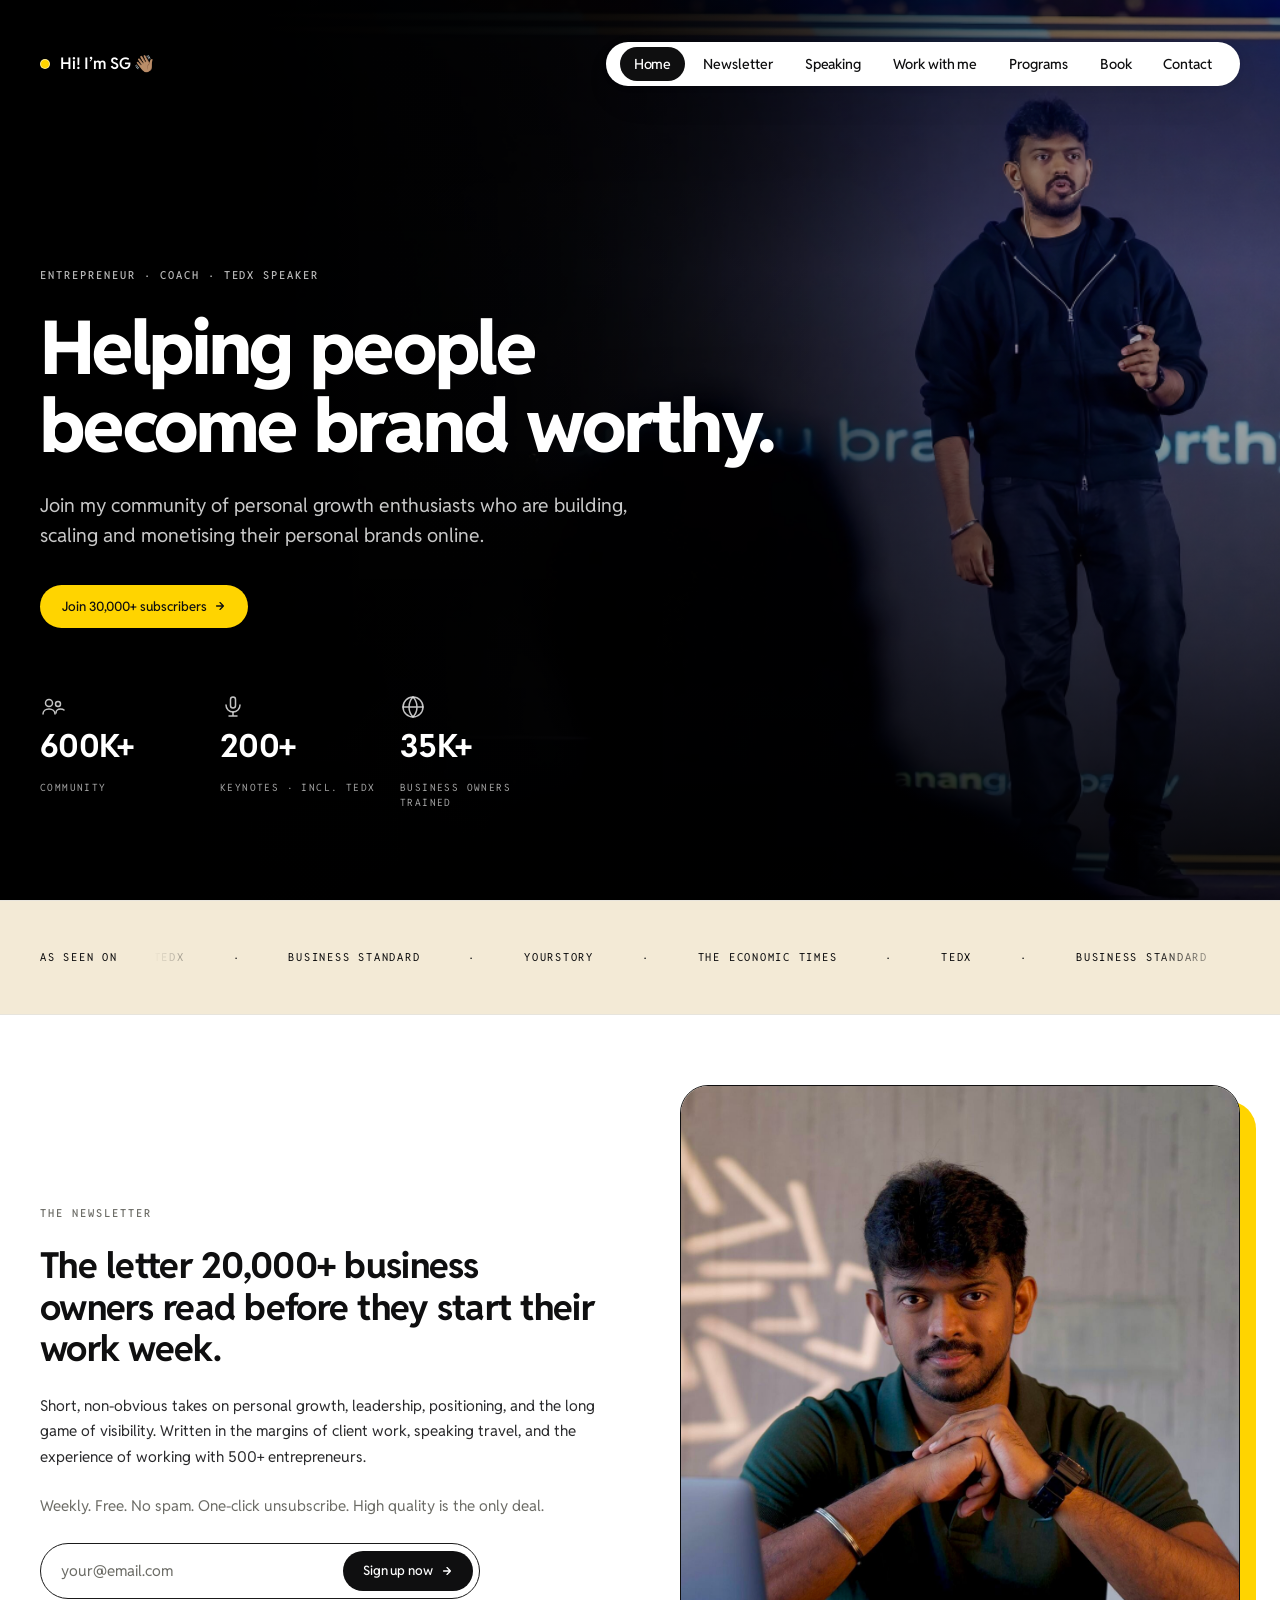
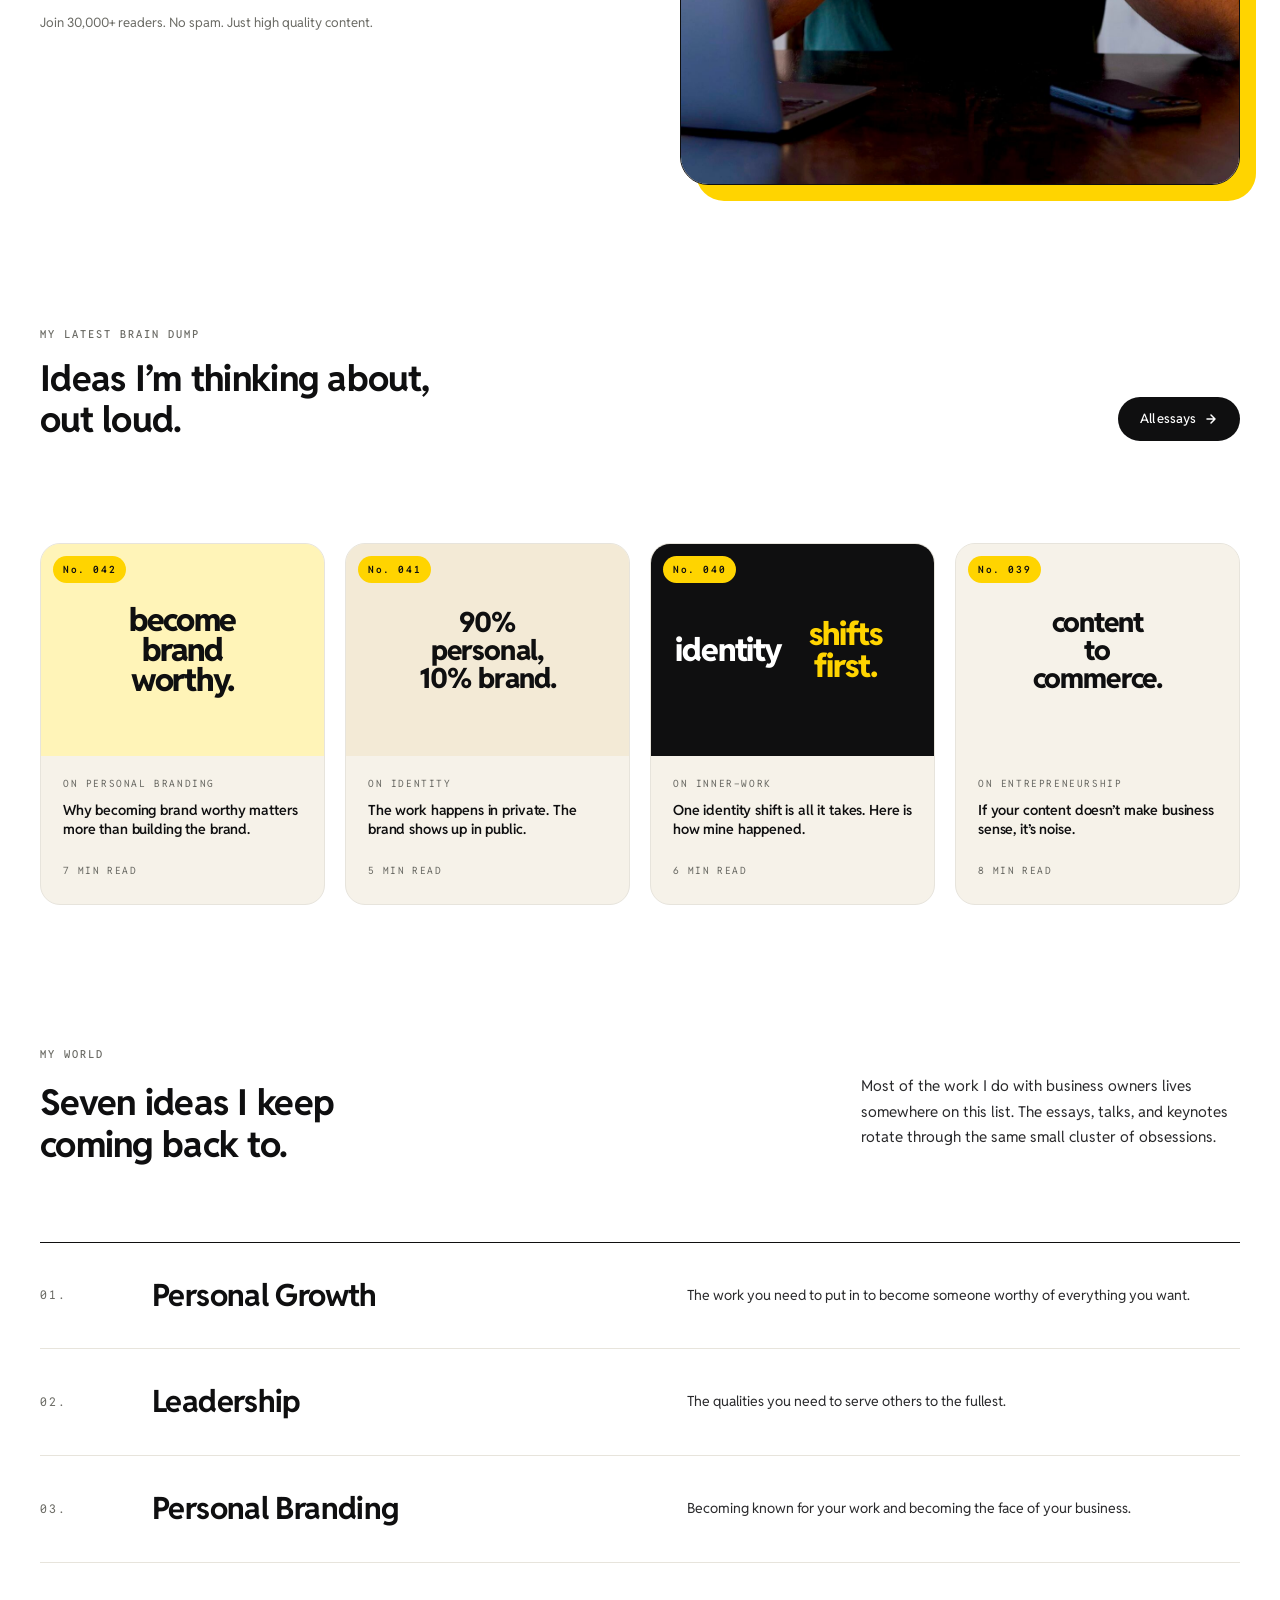
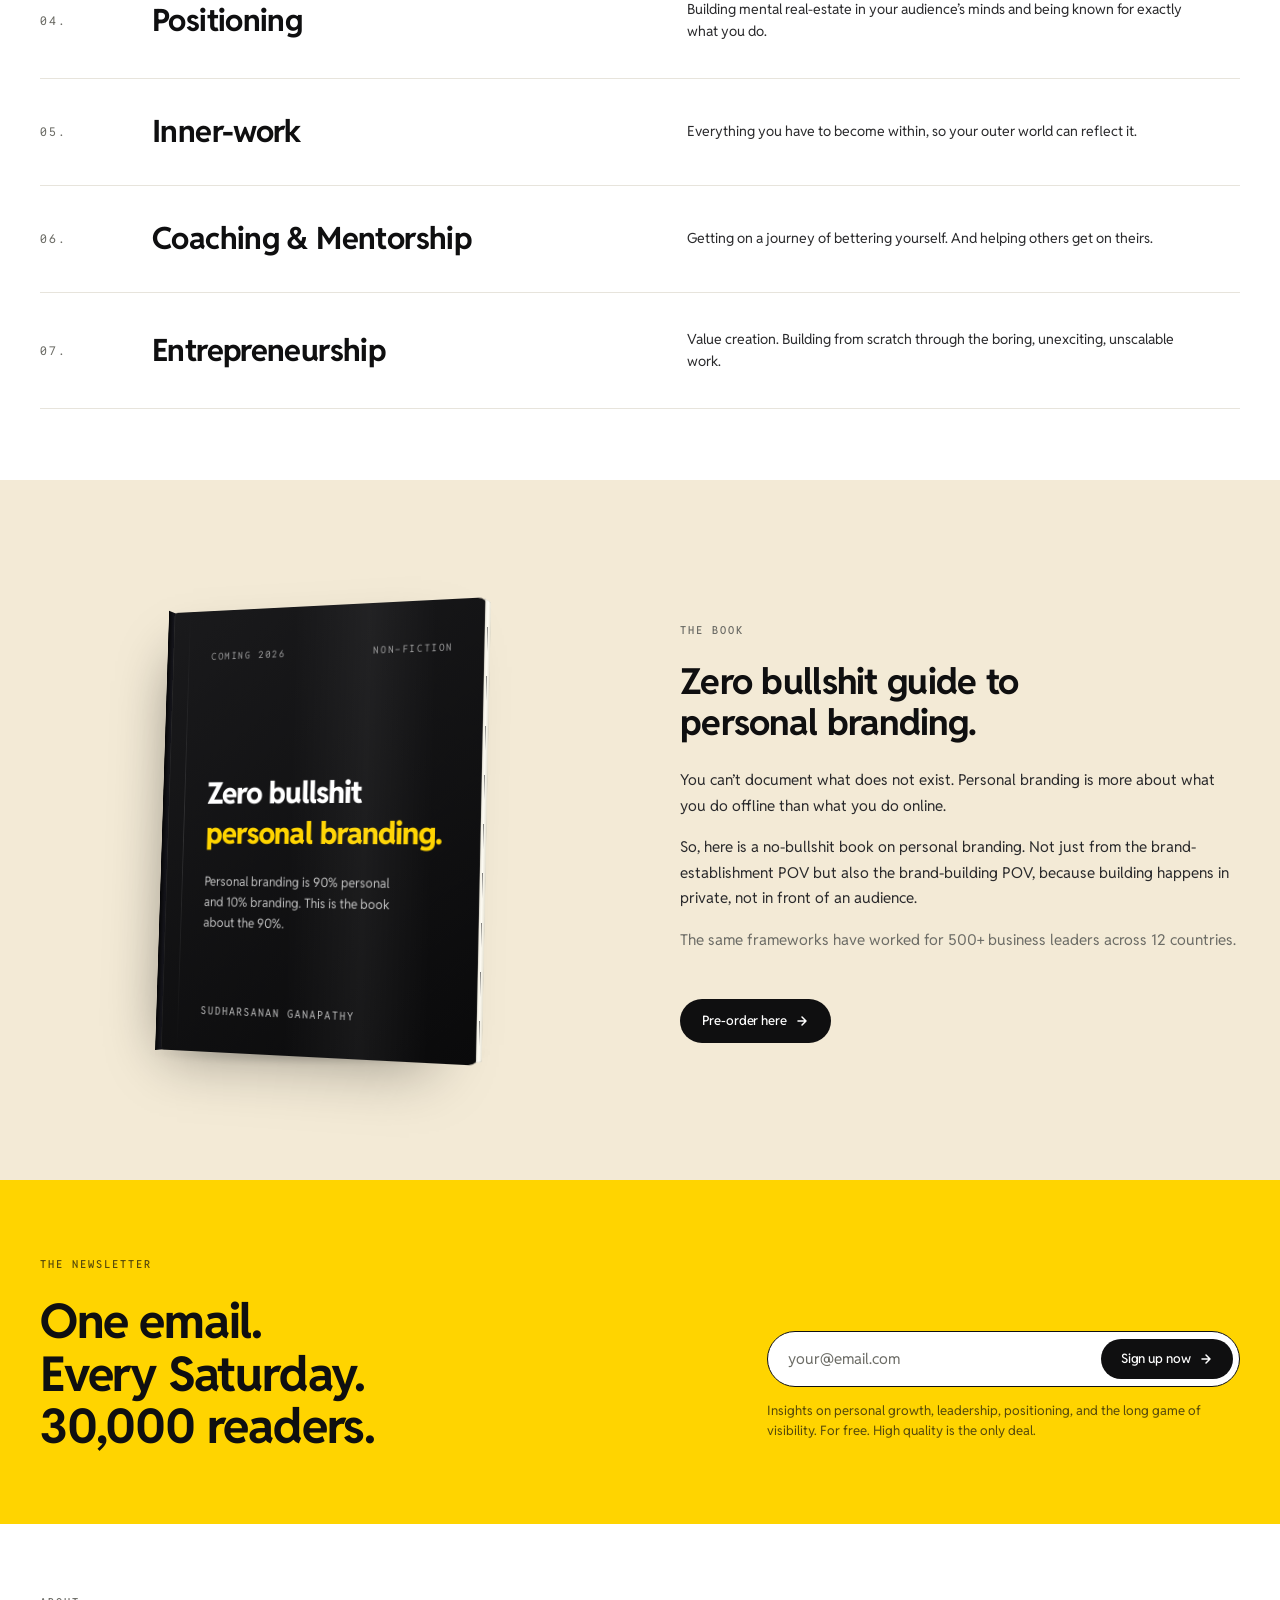
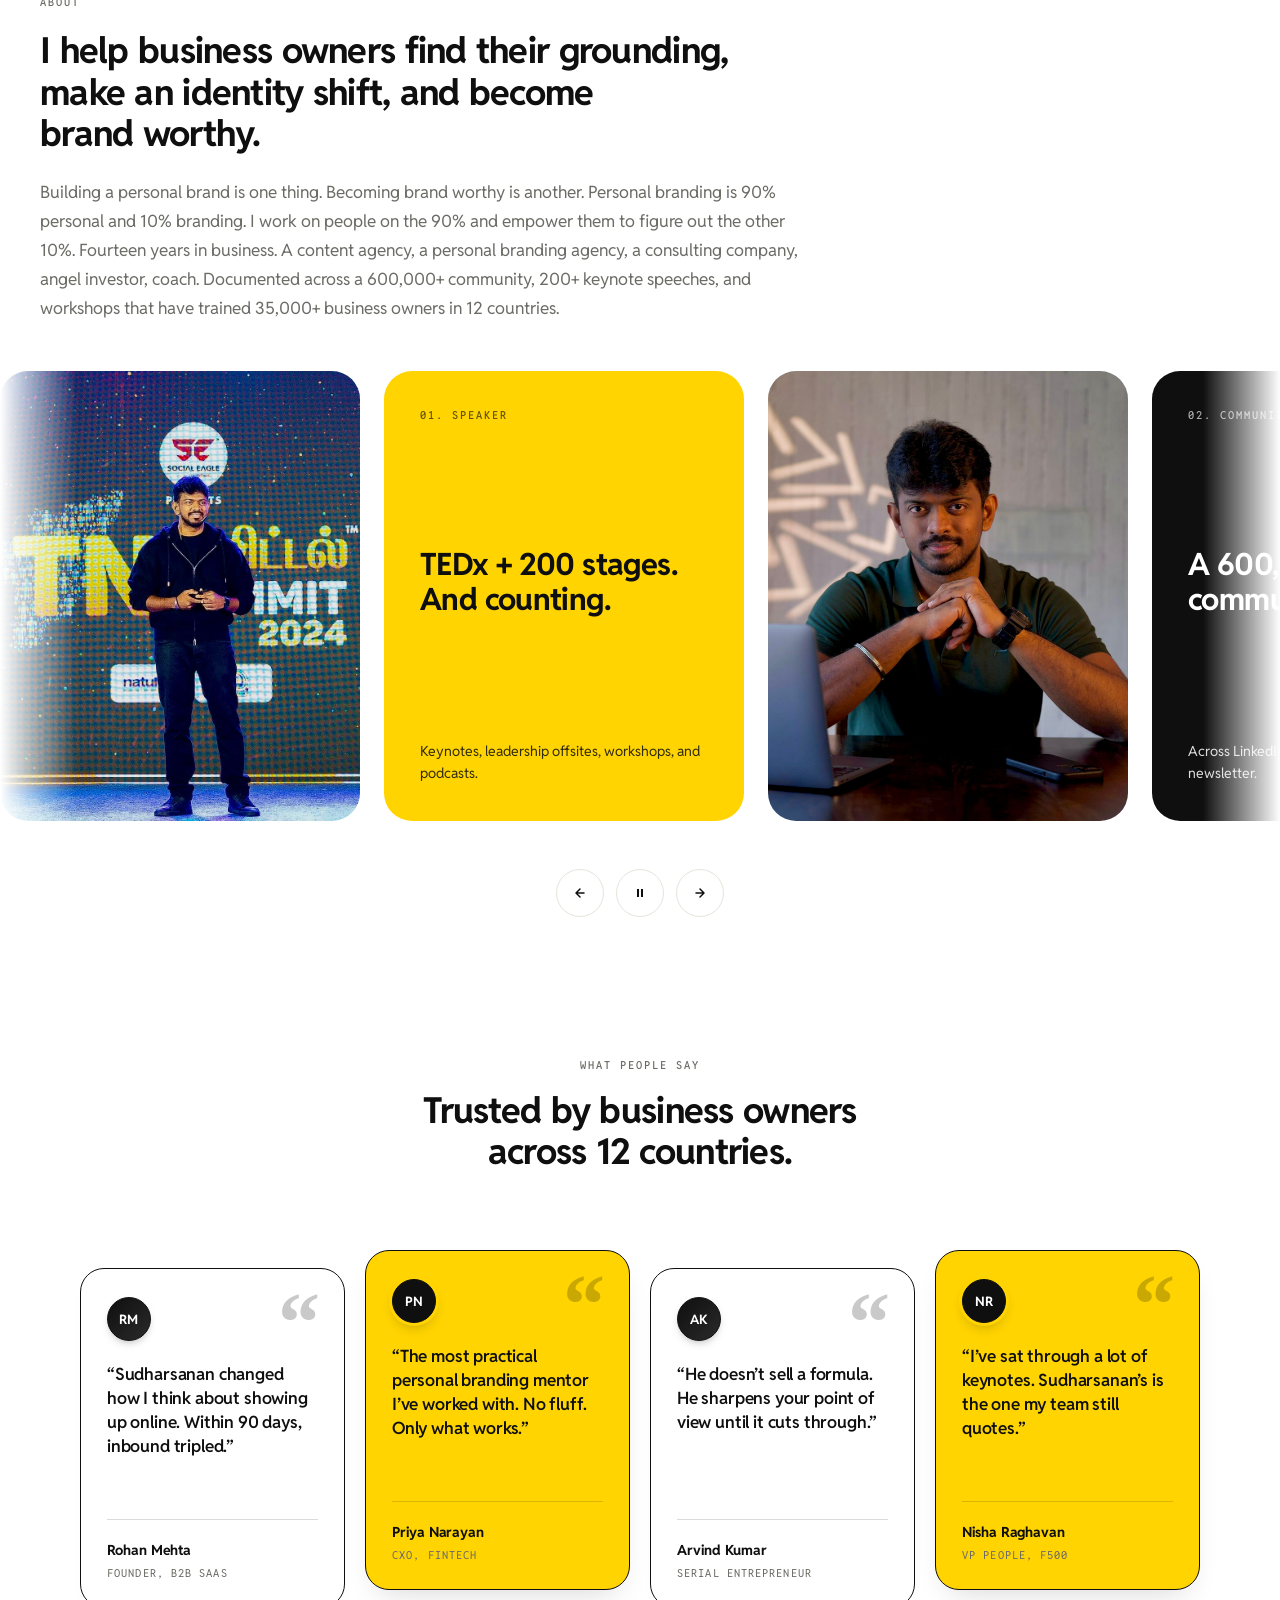
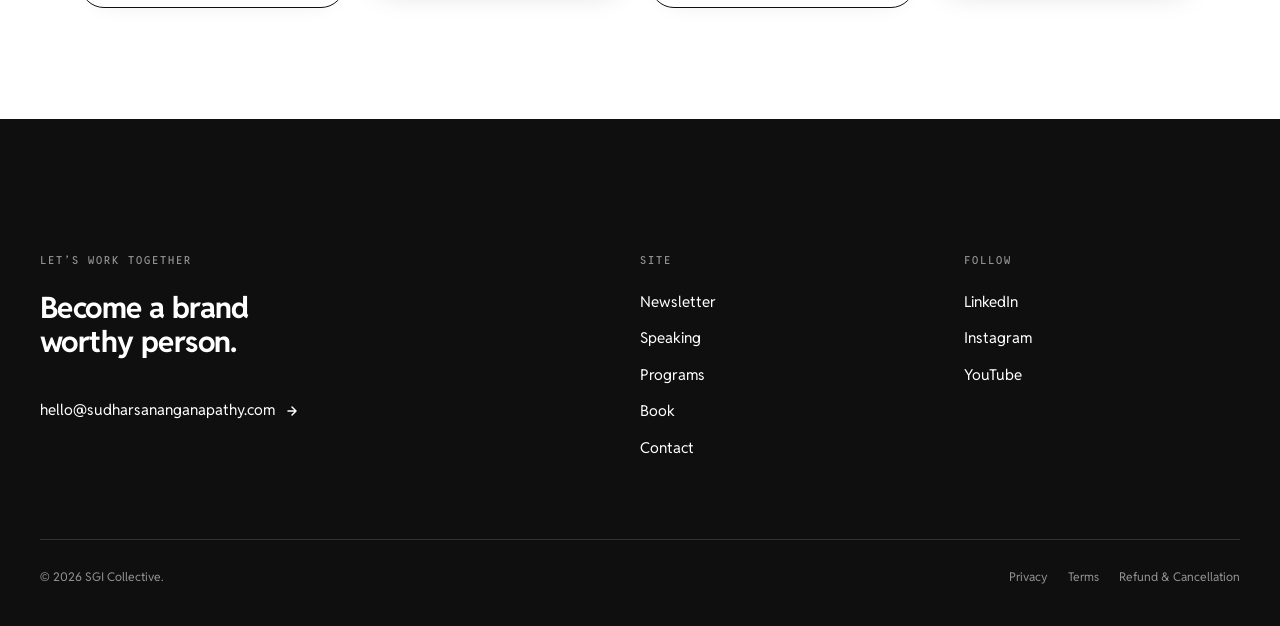
==== index.html @ 5d48a42c "Fix stray </ul> tag and restore Work with me nav link across all pages - Remove duplicate </ul> clos" ====
<!doctype html>
<html lang="en">
  <head>
    <meta charset="utf-8" />
    <meta name="viewport" content="width=device-width, initial-scale=1" />
    <title>Sudharsanan Ganapathy | Helping people become brand worthy</title>
    <meta
      name="description"
      content="Entrepreneur, coach, and TEDx speaker. Join 30,000+ subscribers and a 600,000+ community building, scaling and monetising their personal brands online."
    />
    <link rel="preconnect" href="https://fonts.googleapis.com" />
    <link rel="preconnect" href="https://fonts.gstatic.com" crossorigin />
    <link
      href="https://fonts.googleapis.com/css2?family=Reddit+Mono:wght@400;500&family=Reddit+Sans:wght@300;400;500;600;700;800&display=swap"
      rel="stylesheet"
    />
    <link rel="stylesheet" href="styles.css" />
  </head>
  <body>
    <!-- NAV -->
    <header class="nav">
      <div class="nav__inner">
        <a href="index.html" class="logo">
          <span class="logo__dot" aria-hidden="true"></span>
          <span>Hi! I&rsquo;m SG <span class="logo__wave" aria-hidden="true">👋🏽</span></span>
        </a>
        <ul class="nav__links">
          <li><a href="index.html" class="nav__link is-active">Home</a></li>
          <li><a href="newsletter.html" class="nav__link">Newsletter</a></li>
          <li><a href="speaking.html" class="nav__link">Speaking</a></li>
          <li><a href="work-with-me.html" class="nav__link">Work with me</a></li>
          <li><a href="programs.html" class="nav__link">Programs</a></li>
          <li><a href="book.html" class="nav__link">Book</a></li>
          <li><a href="contact.html" class="nav__link">Contact</a></li>
        </ul>
        <button class="nav__burger" aria-label="Menu">
          <span></span><span></span>
        </button>
      </div>
      <div class="nav__sheet">
        <div class="nav__sheet-inner">
          <a href="index.html">Home</a>
          <a href="newsletter.html">Newsletter</a>
          <a href="speaking.html">Speaking</a>
          <a href="work-with-me.html">Work with me</a>
          <a href="programs.html">Programs</a>
          <a href="book.html">Book</a>
          <a href="contact.html">Contact</a>
        </div>
      </div>
    </header>

    <!-- HERO — full-bleed stage image -->
    <section class="hero-stage">
      <div class="hero-stage__bg" aria-hidden="true">
        <img src="images/hero-fullbleed.png" alt="" />
      </div>
      <div class="hero-stage__inner reveal">
        <div class="eyebrow hero-stage__kicker">
          Entrepreneur · Coach · TEDx speaker
        </div>
        <h1 class="hero-stage__title">Helping people become&nbsp;brand&nbsp;worthy.</h1>
        <p class="hero-stage__sub">
          Join my community of personal growth enthusiasts who are building,
          scaling and monetising their personal brands online.
        </p>
        <div class="hero-stage__cta-row">
          <a href="programs.html" class="btn btn--signal">
            Join 30,000+ subscribers
            <svg width="12" height="12" viewBox="0 0 14 14" aria-hidden="true"><path d="M3 7h8m0 0L7 3m4 4-4 4" stroke="currentColor" stroke-width="1.5" fill="none" stroke-linecap="round" stroke-linejoin="round"/></svg>
          </a>
        </div>
        <div class="hero-stage__stats">
          <div class="hero-stage__stat">
            <svg class="hero-stage__stat-icon" width="26" height="26" viewBox="0 0 26 26" fill="none" aria-hidden="true">
              <circle cx="9" cy="9" r="3.5" stroke="currentColor" stroke-width="1.5"/>
              <circle cx="18" cy="10" r="2.5" stroke="currentColor" stroke-width="1.5"/>
              <path d="M3 20c0-3 2.7-5 6-5s6 2 6 5" stroke="currentColor" stroke-width="1.5" stroke-linecap="round"/>
              <path d="M16 19c0-2.2 2-4 4.5-4s2.5 0 3.5 1" stroke="currentColor" stroke-width="1.5" stroke-linecap="round"/>
            </svg>
            <div class="hero-stage__stat-n">600K+</div>
            <div class="hero-stage__stat-l">Community</div>
          </div>
          <div class="hero-stage__stat">
            <svg class="hero-stage__stat-icon" width="26" height="26" viewBox="0 0 26 26" fill="none" aria-hidden="true">
              <rect x="10.5" y="3" width="5" height="11" rx="2.5" stroke="currentColor" stroke-width="1.5"/>
              <path d="M6 11a7 7 0 0 0 14 0" stroke="currentColor" stroke-width="1.5" stroke-linecap="round"/>
              <path d="M13 18v4M9 22h8" stroke="currentColor" stroke-width="1.5" stroke-linecap="round"/>
            </svg>
            <div class="hero-stage__stat-n">200+</div>
            <div class="hero-stage__stat-l">Keynotes · incl. TEDx</div>
          </div>
          <div class="hero-stage__stat">
            <svg class="hero-stage__stat-icon" width="26" height="26" viewBox="0 0 26 26" fill="none" aria-hidden="true">
              <circle cx="13" cy="13" r="10" stroke="currentColor" stroke-width="1.5"/>
              <path d="M3 13h20M13 3c2.8 3 4 6.5 4 10s-1.2 7-4 10c-2.8-3-4-6.5-4-10s1.2-7 4-10z" stroke="currentColor" stroke-width="1.5" stroke-linecap="round"/>
            </svg>
            <div class="hero-stage__stat-n">35K+</div>
            <div class="hero-stage__stat-l">Business owners trained</div>
          </div>
        </div>
      </div>
    </section>

    <!-- PRESS STRIP -->
    <section class="press">
      <div class="press__inner">
        <div class="press__label">As seen on</div>
        <div class="press__track">
          <div class="press__row">
            <span>TEDx</span>
            <span>·</span>
            <span>Business Standard</span>
            <span>·</span>
            <span>YourStory</span>
            <span>·</span>
            <span>The Economic Times</span>
            <span>·</span>
            <span>TEDx</span>
            <span>·</span>
            <span>Business Standard</span>
            <span>·</span>
            <span>YourStory</span>
            <span>·</span>
            <span>The Economic Times</span>
            <span>·</span>
            <span>TEDx</span>
            <span>·</span>
            <span>Business Standard</span>
            <span>·</span>
            <span>YourStory</span>
            <span>·</span>
            <span>The Economic Times</span>
          </div>
        </div>
      </div>
    </section>

    <!-- NEWSLETTER FEATURE -->
    <section class="feature">
      <div class="wrap">
        <div class="feature__grid">
          <div class="feature__body reveal">
            <span class="eyebrow">The newsletter</span>
            <h2 class="display-lg">The letter 20,000+ business owners read before they start their work&nbsp;week.</h2>
            <p class="lede">
              Short, non-obvious takes on personal growth, leadership,
              positioning, and the long game of visibility. Written in the
              margins of client work, speaking travel, and the experience of
              working with 500+ entrepreneurs.
            </p>
            <p class="lede muted">
              Weekly. Free. No spam. One-click unsubscribe. High quality is the
              only deal.
            </p>
            <form class="nl-form" style="max-width: 440px; border-color: var(--rule);">
              <input type="email" placeholder="your@email.com" aria-label="Email" required />
              <button type="submit">
                Sign up now
                <svg width="12" height="12" viewBox="0 0 14 14" aria-hidden="true"><path d="M3 7h8m0 0L7 3m4 4-4 4" stroke="currentColor" stroke-width="1.5" fill="none" stroke-linecap="round" stroke-linejoin="round"/></svg>
              </button>
            </form>
            <p style="margin-top: 14px; font-size: 13px; color: var(--muted);">
              Join 30,000+ readers. No spam. Just high quality content.
            </p>
          </div>
          <div class="feature__media reveal">
            <img
              src="images/at-desk.jpg"
              alt="Sudharsanan Ganapathy at his desk"
              loading="lazy"
            />
          </div>
        </div>
      </div>
    </section>

    <!-- ESSAYS / LATEST WORK -->
    <section class="episodes">
      <div class="wrap">
        <div class="episodes__header reveal">
          <div>
            <div class="eyebrow">My latest brain dump</div>
            <h2 class="display-lg" style="margin-top: 16px; max-width: 18ch;">
              Ideas I&rsquo;m thinking about, out&nbsp;loud.
            </h2>
          </div>
          <a href="newsletter.html" class="btn btn--dark">
            All essays
            <svg width="14" height="14" viewBox="0 0 14 14" aria-hidden="true">
              <path
                d="M3 7h8m0 0L7 3m4 4-4 4"
                stroke="currentColor"
                stroke-width="1.5"
                fill="none"
                stroke-linecap="round"
                stroke-linejoin="round"
              />
            </svg>
          </a>
        </div>
        <div class="episodes__grid">
          <article class="episode reveal">
            <div class="episode__media" style="background: var(--signal-soft)">
              <div class="episode__num">No. 042</div>
              <div
                style="
                  width: 100%;
                  height: 100%;
                  display: flex;
                  align-items: center;
                  justify-content: center;
                  font-weight: 800;
                  font-size: 32px;
                  letter-spacing: -0.04em;
                  color: var(--ink);
                  padding: 24px;
                  text-align: center;
                  line-height: 0.95;
                "
              >
                become<br />brand<br />worthy.
              </div>
            </div>
            <div class="episode__body">
              <div class="episode__kicker">On Personal Branding</div>
              <h3 class="episode__title">
                Why becoming brand worthy matters more than building the brand.
              </h3>
              <div class="episode__meta">7 min read</div>
            </div>
          </article>

          <article class="episode reveal">
            <div class="episode__media" style="background: var(--cream)">
              <div class="episode__num">No. 041</div>
              <div
                style="
                  width: 100%;
                  height: 100%;
                  display: flex;
                  align-items: center;
                  justify-content: center;
                  font-weight: 800;
                  font-size: 28px;
                  letter-spacing: -0.035em;
                  color: var(--ink);
                  padding: 24px;
                  text-align: center;
                  line-height: 1;
                "
              >
                90%<br />personal,<br />10% brand.
              </div>
            </div>
            <div class="episode__body">
              <div class="episode__kicker">On Identity</div>
              <h3 class="episode__title">
                The work happens in private. The brand shows up in public.
              </h3>
              <div class="episode__meta">5 min read</div>
            </div>
          </article>

          <article class="episode reveal">
            <div class="episode__media" style="background: var(--ink); color: var(--paper)">
              <div class="episode__num">No. 040</div>
              <div
                style="
                  width: 100%;
                  height: 100%;
                  display: flex;
                  align-items: center;
                  justify-content: center;
                  font-weight: 800;
                  font-size: 32px;
                  letter-spacing: -0.035em;
                  color: var(--paper);
                  padding: 24px;
                  text-align: center;
                  line-height: 1;
                "
              >
                identity<br /><span style="color: var(--signal)">shifts first.</span>
              </div>
            </div>
            <div class="episode__body">
              <div class="episode__kicker">On Inner-work</div>
              <h3 class="episode__title">
                One identity shift is all it takes. Here is how mine happened.
              </h3>
              <div class="episode__meta">6 min read</div>
            </div>
          </article>

          <article class="episode reveal">
            <div class="episode__media" style="background: var(--paper-2)">
              <div class="episode__num">No. 039</div>
              <div
                style="
                  width: 100%;
                  height: 100%;
                  display: flex;
                  align-items: center;
                  justify-content: center;
                  font-weight: 800;
                  font-size: 28px;
                  letter-spacing: -0.035em;
                  color: var(--ink);
                  padding: 24px;
                  text-align: center;
                  line-height: 1;
                "
              >
                content<br />to<br />commerce.
              </div>
            </div>
            <div class="episode__body">
              <div class="episode__kicker">On Entrepreneurship</div>
              <h3 class="episode__title">
                If your content doesn&rsquo;t make business sense, it&rsquo;s noise.
              </h3>
              <div class="episode__meta">8 min read</div>
            </div>
          </article>
        </div>
      </div>
    </section>

    <!-- TOPICS INDEX -->
    <section class="topic-index">
      <div class="wrap">
        <div class="topic-index__header reveal">
          <div>
            <div class="eyebrow">My world</div>
            <h2 class="display-lg" style="margin-top: 20px; max-width: 14ch;">
              Seven ideas I keep coming back&nbsp;to.
            </h2>
          </div>
          <p class="topic-index__intro">
            Most of the work I do with business owners lives somewhere on this
            list. The essays, talks, and keynotes rotate through the same small
            cluster of obsessions.
          </p>
        </div>

        <div class="topic-index__list reveal">
          <a href="newsletter.html" class="topic-index__row">
            <span class="topic-index__num">01.</span>
            <h3 class="topic-index__name">Personal Growth</h3>
            <span class="topic-index__blurb">
              The work you need to put in to become someone worthy of
              everything you want.
            </span>
            <svg class="topic-index__arrow" width="18" height="18" viewBox="0 0 14 14" aria-hidden="true"><path d="M3 7h8m0 0L7 3m4 4-4 4" stroke="currentColor" stroke-width="1.5" fill="none" stroke-linecap="round" stroke-linejoin="round"/></svg>
          </a>

          <a href="newsletter.html" class="topic-index__row">
            <span class="topic-index__num">02.</span>
            <h3 class="topic-index__name">Leadership</h3>
            <span class="topic-index__blurb">
              The qualities you need to serve others to the fullest.
            </span>
            <svg class="topic-index__arrow" width="18" height="18" viewBox="0 0 14 14" aria-hidden="true"><path d="M3 7h8m0 0L7 3m4 4-4 4" stroke="currentColor" stroke-width="1.5" fill="none" stroke-linecap="round" stroke-linejoin="round"/></svg>
          </a>

          <a href="newsletter.html" class="topic-index__row">
            <span class="topic-index__num">03.</span>
            <h3 class="topic-index__name">Personal Branding</h3>
            <span class="topic-index__blurb">
              Becoming known for your work and becoming the face of your business.
            </span>
            <svg class="topic-index__arrow" width="18" height="18" viewBox="0 0 14 14" aria-hidden="true"><path d="M3 7h8m0 0L7 3m4 4-4 4" stroke="currentColor" stroke-width="1.5" fill="none" stroke-linecap="round" stroke-linejoin="round"/></svg>
          </a>

          <a href="newsletter.html" class="topic-index__row">
            <span class="topic-index__num">04.</span>
            <h3 class="topic-index__name">Positioning</h3>
            <span class="topic-index__blurb">
              Building mental real-estate in your audience&rsquo;s minds and
              being known for exactly what you do.
            </span>
            <svg class="topic-index__arrow" width="18" height="18" viewBox="0 0 14 14" aria-hidden="true"><path d="M3 7h8m0 0L7 3m4 4-4 4" stroke="currentColor" stroke-width="1.5" fill="none" stroke-linecap="round" stroke-linejoin="round"/></svg>
          </a>

          <a href="newsletter.html" class="topic-index__row">
            <span class="topic-index__num">05.</span>
            <h3 class="topic-index__name">Inner-work</h3>
            <span class="topic-index__blurb">
              Everything you have to become within, so your outer world can
              reflect it.
            </span>
            <svg class="topic-index__arrow" width="18" height="18" viewBox="0 0 14 14" aria-hidden="true"><path d="M3 7h8m0 0L7 3m4 4-4 4" stroke="currentColor" stroke-width="1.5" fill="none" stroke-linecap="round" stroke-linejoin="round"/></svg>
          </a>

          <a href="newsletter.html" class="topic-index__row">
            <span class="topic-index__num">06.</span>
            <h3 class="topic-index__name">Coaching &amp; Mentorship</h3>
            <span class="topic-index__blurb">
              Getting on a journey of bettering yourself. And helping
              others get on theirs.
            </span>
            <svg class="topic-index__arrow" width="18" height="18" viewBox="0 0 14 14" aria-hidden="true"><path d="M3 7h8m0 0L7 3m4 4-4 4" stroke="currentColor" stroke-width="1.5" fill="none" stroke-linecap="round" stroke-linejoin="round"/></svg>
          </a>

          <a href="newsletter.html" class="topic-index__row">
            <span class="topic-index__num">07.</span>
            <h3 class="topic-index__name">Entrepreneurship</h3>
            <span class="topic-index__blurb">
              Value creation. Building from scratch through the boring,
              unexciting, unscalable work.
            </span>
            <svg class="topic-index__arrow" width="18" height="18" viewBox="0 0 14 14" aria-hidden="true"><path d="M3 7h8m0 0L7 3m4 4-4 4" stroke="currentColor" stroke-width="1.5" fill="none" stroke-linecap="round" stroke-linejoin="round"/></svg>
          </a>
        </div>
      </div>
    </section>

    <!-- BOOK FEATURE -->
    <section class="book">
      <div class="wrap">
        <div class="book__grid">
          <div class="book-scene reveal">
            <div class="book__mock">
              <div class="book__spine" aria-hidden="true"></div>
              <div class="book__pages" aria-hidden="true"></div>
              <div class="book__face">
                <div class="book__mock-head">
                  <span>Coming 2026</span>
                  <span>Non-fiction</span>
                </div>
                <div>
                  <h2 class="book__mock-title">
                    Zero&nbsp;bullshit<br />
                    <span class="book__mock-accent">personal&nbsp;branding.</span>
                  </h2>
                  <div style="margin-top: 24px; font-size: 13px; line-height: 1.6; opacity: 0.72; max-width: 28ch;">
                    Personal branding is 90% personal and 10% branding. This is
                    the book about the 90%.
                  </div>
                </div>
                <div class="book__mock-author">Sudharsanan Ganapathy</div>
              </div>
            </div>
          </div>
          <div class="reveal">
            <span class="eyebrow">The book</span>
            <h2 class="display-lg" style="margin-top: 20px;">
              Zero bullshit guide to personal&nbsp;branding.
            </h2>
            <p class="lede" style="margin-top: 24px;">
              You can&rsquo;t document what does not exist. Personal branding
              is more about what you do offline than what you do online.
            </p>
            <p class="lede" style="margin-top: 16px;">
              So, here is a no-bullshit book on personal branding. Not
              just from the brand-establishment POV but also the brand-building
              POV, because building happens in private, not in front of an
              audience.
            </p>
            <p class="lede muted" style="margin-top: 16px;">
              The same frameworks have worked for 500+ business leaders across
              12 countries.
            </p>
            <a
              href="newsletter.html"
              class="btn btn--dark"
              style="margin-top: 32px;"
            >
              Pre-order here
              <svg width="14" height="14" viewBox="0 0 14 14" aria-hidden="true">
                <path
                  d="M3 7h8m0 0L7 3m4 4-4 4"
                  stroke="currentColor"
                  stroke-width="1.5"
                  fill="none"
                  stroke-linecap="round"
                  stroke-linejoin="round"
                />
              </svg>
            </a>
          </div>
        </div>
      </div>
    </section>

    <!-- NEWSLETTER BANNER -->
    <section class="nl-banner">
      <div class="wrap">
        <div class="nl-banner__grid">
          <div class="reveal">
            <span class="eyebrow" style="color: var(--ink); opacity: 0.7;">
              The newsletter
            </span>
            <h2 class="display-xl" style="margin-top: 20px;">
              One&nbsp;email. <br />Every&nbsp;Saturday. <br />30,000 readers.
            </h2>
          </div>
          <div class="reveal">
            <form class="nl-form">
              <input
                type="email"
                placeholder="your@email.com"
                aria-label="Email"
                required
              />
              <button type="submit">
                Sign up now
                <svg width="14" height="14" viewBox="0 0 14 14" aria-hidden="true">
                  <path
                    d="M3 7h8m0 0L7 3m4 4-4 4"
                    stroke="currentColor"
                    stroke-width="1.5"
                    fill="none"
                    stroke-linecap="round"
                    stroke-linejoin="round"
                  />
                </svg>
              </button>
            </form>
            <p class="nl-small">
              Insights on personal growth, leadership, positioning, and the
              long game of visibility. For free. High quality is the only deal.
            </p>
          </div>
        </div>
      </div>
    </section>

    <!-- BIO / GALLERY -->
    <section class="bio">
      <div class="wrap">
        <div class="bio__header reveal">
          <div class="eyebrow">About</div>
          <h2 class="display-lg" style="margin-top: 20px;">
            I help business owners find their grounding, make an identity
            shift, and become brand&nbsp;worthy.
          </h2>
          <p>
            Building a personal brand is one thing. Becoming brand worthy is
            another. Personal branding is 90% personal and 10% branding. I work
            on people on the 90% and empower them to figure out the other 10%.
            Fourteen years in business. A content agency, a personal branding agency, a consulting company, angel investor, coach. Documented across a 600,000+ community, 200+ keynote speeches, and workshops that have trained 35,000+ business owners in 12 countries.
          </p>
        </div>
      </div>

      <div class="scroller-viewport">
        <div class="scroller" data-gallery>
          <!-- Set A -->
          <div class="scroller__item"><img src="images/on-stage.jpg" alt="Sudharsanan on stage" loading="lazy" /></div>
          <div class="scroller__tile">
            <span class="eyebrow">01. Speaker</span>
            <h3>TEDx + 200 stages. And counting.</h3>
            <p>Keynotes, leadership offsites, workshops, and podcasts.</p>
          </div>
          <div class="scroller__item"><img src="images/at-desk.jpg" alt="Sudharsanan at his desk" loading="lazy" /></div>
          <div class="scroller__tile scroller__tile--dark">
            <span class="eyebrow">02. Community</span>
            <h3>A 600,000+ online community.</h3>
            <p>Across LinkedIn, Instagram, YouTube, and the newsletter.</p>
          </div>
          <div class="scroller__item"><img src="images/city-night.jpg" alt="Sudharsanan in the city" loading="lazy" /></div>
          <div class="scroller__tile scroller__tile--cream">
            <span class="eyebrow">03. Mentor</span>
            <h3>35,000+ business owners trained in 12&nbsp;countries.</h3>
            <p>Through workshops, intensives, and long-form engagements.</p>
          </div>
          <div class="scroller__item"><img src="images/street-profile.jpg" alt="Sudharsanan outdoors" loading="lazy" /></div>
          <div class="scroller__item"><img src="images/portrait-studio.jpg" alt="Sudharsanan studio portrait" loading="lazy" /></div>
          <div class="scroller__tile">
            <span class="eyebrow">04. Writer</span>
            <h3>A book in progress. Essays every&nbsp;week.</h3>
            <p>Ship the thinking before it&rsquo;s tied up with a bow.</p>
          </div>
          <div class="scroller__item"><img src="images/cafe-portrait.jpg" alt="Sudharsanan at a cafe" loading="lazy" /></div>

          <!-- Set B (duplicate for seamless loop) -->
          <div class="scroller__item" aria-hidden="true"><img src="images/on-stage.jpg" alt="" loading="lazy" /></div>
          <div class="scroller__tile" aria-hidden="true">
            <span class="eyebrow">01. Speaker</span>
            <h3>TEDx + 200 stages. And counting.</h3>
            <p>Keynotes, leadership offsites, workshops, and podcasts.</p>
          </div>
          <div class="scroller__item" aria-hidden="true"><img src="images/at-desk.jpg" alt="" loading="lazy" /></div>
          <div class="scroller__tile scroller__tile--dark" aria-hidden="true">
            <span class="eyebrow">02. Community</span>
            <h3>A 600,000+ online community.</h3>
            <p>Across LinkedIn, Instagram, YouTube, and the newsletter.</p>
          </div>
          <div class="scroller__item" aria-hidden="true"><img src="images/city-night.jpg" alt="" loading="lazy" /></div>
          <div class="scroller__tile scroller__tile--cream" aria-hidden="true">
            <span class="eyebrow">03. Mentor</span>
            <h3>35,000+ business owners trained in 12&nbsp;countries.</h3>
            <p>Through workshops, intensives, and long-form engagements.</p>
          </div>
          <div class="scroller__item" aria-hidden="true"><img src="images/street-profile.jpg" alt="" loading="lazy" /></div>
          <div class="scroller__item" aria-hidden="true"><img src="images/portrait-studio.jpg" alt="" loading="lazy" /></div>
          <div class="scroller__tile" aria-hidden="true">
            <span class="eyebrow">04. Writer</span>
            <h3>A book in progress. Essays every&nbsp;week.</h3>
            <p>Ship the thinking before it&rsquo;s tied up with a bow.</p>
          </div>
          <div class="scroller__item" aria-hidden="true"><img src="images/cafe-portrait.jpg" alt="" loading="lazy" /></div>
        </div>
      </div>

      <div class="bio__controls">
        <button class="arrow-btn" aria-label="Previous" data-gallery-btn="prev">
          <svg width="14" height="14" viewBox="0 0 14 14" aria-hidden="true"><path d="M11 7H3m0 0 4-4m-4 4 4 4" stroke="currentColor" stroke-width="1.5" fill="none" stroke-linecap="round" stroke-linejoin="round"/></svg>
        </button>
        <button class="arrow-btn" aria-label="Pause" data-gallery-btn="pause">
          <svg width="12" height="12" viewBox="0 0 12 12" aria-hidden="true"><rect x="3" y="2" width="2" height="8" fill="currentColor"/><rect x="7" y="2" width="2" height="8" fill="currentColor"/></svg>
        </button>
        <button class="arrow-btn" aria-label="Next" data-gallery-btn="next">
          <svg width="14" height="14" viewBox="0 0 14 14" aria-hidden="true"><path d="M3 7h8m0 0L7 3m4 4-4 4" stroke="currentColor" stroke-width="1.5" fill="none" stroke-linecap="round" stroke-linejoin="round"/></svg>
        </button>
      </div>
    </section>

    <!-- TESTIMONIALS -->
    <section class="testi">
      <div class="wrap">
        <div class="testi__header reveal" style="justify-content: center; text-align: center;">
          <div>
            <div class="eyebrow">What people say</div>
            <h2 class="display-lg" style="margin-top: 16px; max-width: 22ch; margin-left: auto; margin-right: auto;">
              Trusted by business owners across 12&nbsp;countries.
            </h2>
          </div>
        </div>

        <div class="testi-cards reveal" data-testi-cards>
          <article class="testi-card" data-card-idx="0">
            <span class="testi-card__avatar" aria-hidden="true">RM</span>
            <span class="testi-card__mark" aria-hidden="true">&ldquo;</span>
            <blockquote class="testi-card__quote">&ldquo;Sudharsanan changed how I think about showing up online. Within 90 days, inbound tripled.&rdquo;</blockquote>
            <div class="testi-card__author">
              <div class="testi-card__name">Rohan Mehta</div>
              <div class="testi-card__role">Founder, B2B SaaS</div>
            </div>
          </article>
          <article class="testi-card" data-card-idx="1">
            <span class="testi-card__avatar" aria-hidden="true">PN</span>
            <span class="testi-card__mark" aria-hidden="true">&ldquo;</span>
            <blockquote class="testi-card__quote">&ldquo;The most practical personal branding mentor I&rsquo;ve worked with. No fluff. Only what works.&rdquo;</blockquote>
            <div class="testi-card__author">
              <div class="testi-card__name">Priya Narayan</div>
              <div class="testi-card__role">CXO, Fintech</div>
            </div>
          </article>
          <article class="testi-card" data-card-idx="2">
            <span class="testi-card__avatar" aria-hidden="true">AK</span>
            <span class="testi-card__mark" aria-hidden="true">&ldquo;</span>
            <blockquote class="testi-card__quote">&ldquo;He doesn&rsquo;t sell a formula. He sharpens your point of view until it cuts through.&rdquo;</blockquote>
            <div class="testi-card__author">
              <div class="testi-card__name">Arvind Kumar</div>
              <div class="testi-card__role">Serial Entrepreneur</div>
            </div>
          </article>
          <article class="testi-card" data-card-idx="3">
            <span class="testi-card__avatar" aria-hidden="true">NR</span>
            <span class="testi-card__mark" aria-hidden="true">&ldquo;</span>
            <blockquote class="testi-card__quote">&ldquo;I&rsquo;ve sat through a lot of keynotes. Sudharsanan&rsquo;s is the one my team still quotes.&rdquo;</blockquote>
            <div class="testi-card__author">
              <div class="testi-card__name">Nisha Raghavan</div>
              <div class="testi-card__role">VP People, F500</div>
            </div>
          </article>
        </div>
      </div>
    </section>

    <!-- FOOTER -->
    <footer class="footer">
      <div class="footer__inner">
        <div class="footer__grid">
          <div class="footer__col">
            <span class="eyebrow">Let&rsquo;s work together</span>
            <h3>Become a brand worthy person.</h3>
            <a class="footer__email" href="mailto:hello@sudharsananganapathy.com">
              hello@sudharsananganapathy.com
              <svg width="14" height="14" viewBox="0 0 14 14" aria-hidden="true">
                <path
                  d="M3 7h8m0 0L7 3m4 4-4 4"
                  stroke="currentColor"
                  stroke-width="1.5"
                  fill="none"
                  stroke-linecap="round"
                  stroke-linejoin="round"
                />
              </svg>
            </a>
          </div>
          <div class="footer__col">
            <span class="eyebrow">Site</span>
            <ul>
              <li><a href="newsletter.html">Newsletter</a></li>
              <li><a href="speaking.html">Speaking</a></li>
              <li><a href="programs.html">Programs</a></li>
              <li><a href="book.html">Book</a></li>
              <li><a href="contact.html">Contact</a></li>
            </ul>
          </div>
          <div class="footer__col">
            <span class="eyebrow">Follow</span>
            <ul>
              <li><a href="https://www.linkedin.com/in/sudharsananganapathy/" target="_blank" rel="noreferrer">LinkedIn</a></li>
              <li><a href="https://www.instagram.com/sudharsananganapathy/" target="_blank" rel="noreferrer">Instagram</a></li>
              <li><a href="https://www.youtube.com/@sudharsananganapathy" target="_blank" rel="noreferrer">YouTube</a></li>
            </ul>
          </div>
        </div>
        <div class="footer__bottom">
          <div>&copy; <span id="y"></span> SGI Collective.</div>
          <nav>
            <a href="privacy.html">Privacy</a>
            <a href="terms.html">Terms</a>
            <a href="refund.html">Refund &amp; Cancellation</a>
          </nav>
        </div>
      </div>
    </footer>

    <script>
      document.getElementById("y").textContent = new Date().getFullYear();
    </script>
    <script src="script.js"></script>
  </body>
</html>
---- styles.css ----
/* ========================================
   Tokens
   ======================================== */
:root {
  --ink: #0f0f10;
  --ink-2: #2a2a2c;
  --paper: #ffffff;
  --paper-2: #f6f2e9;
  --cream: #f3ead6;
  --signal: #ffd400;
  --signal-soft: #fff4b8;
  --rule: #1a1a1a;
  --rule-soft: #e7e4dc;
  --muted: #6c6c66;

  --ease: cubic-bezier(0.22, 1, 0.36, 1);
  --radius: 20px;
  --radius-lg: 28px;
  --max: 1280px;

  font-family: "Reddit Sans", ui-sans-serif, system-ui, sans-serif;
}

* {
  box-sizing: border-box;
}

html {
  -webkit-font-smoothing: antialiased;
  -moz-osx-font-smoothing: grayscale;
  text-rendering: optimizeLegibility;
  scroll-behavior: smooth;
}

body {
  margin: 0;
  background: var(--paper);
  color: var(--ink);
  font-weight: 400;
  line-height: 1.5;
  overflow-x: hidden;
}

img,
video,
svg {
  display: block;
  max-width: 100%;
}

a {
  color: inherit;
  text-decoration: none;
}

button {
  font: inherit;
  cursor: pointer;
  background: none;
  border: none;
  color: inherit;
}

::selection {
  background: var(--signal);
  color: var(--ink);
}

/* ========================================
   Type scale
   ======================================== */
.eyebrow {
  font-family: "Reddit Mono", ui-monospace, monospace;
  font-size: 11px;
  letter-spacing: 0.18em;
  text-transform: uppercase;
  color: var(--muted);
  font-weight: 500;
}

.display-xxl {
  font-size: clamp(32px, 5vw, 64px);
  line-height: 1.05;
  letter-spacing: -0.03em;
  font-weight: 700;
  margin: 0;
}

.display-xl {
  font-size: clamp(26px, 3.8vw, 48px);
  line-height: 1.1;
  letter-spacing: -0.025em;
  font-weight: 700;
  margin: 0;
}

.display-lg {
  font-size: clamp(22px, 2.8vw, 36px);
  line-height: 1.15;
  letter-spacing: -0.02em;
  font-weight: 700;
  margin: 0;
}

.display-md {
  font-size: clamp(18px, 1.9vw, 24px);
  line-height: 1.25;
  letter-spacing: -0.015em;
  font-weight: 600;
  margin: 0;
}

.display-sm {
  font-size: clamp(15px, 1.3vw, 18px);
  line-height: 1.35;
  letter-spacing: -0.01em;
  font-weight: 600;
  margin: 0;
}

.lede {
  font-size: clamp(15px, 1vw, 16px);
  line-height: 1.7;
  color: var(--ink-2);
}

.muted {
  color: var(--muted);
}

/* ========================================
   Layout primitives
   ======================================== */
.wrap {
  width: 100%;
  max-width: var(--max);
  margin: 0 auto;
  padding: 0 24px;
}

@media (min-width: 768px) {
  .wrap {
    padding: 0 40px;
  }
}

.section {
  padding: clamp(64px, 8vw, 112px) 0;
}

.section-sm {
  padding: clamp(48px, 6vw, 80px) 0;
}

.section-title {
  display: flex;
  flex-direction: column;
  gap: 16px;
  max-width: 560px;
  margin-bottom: clamp(40px, 5vw, 64px);
}

/* ========================================
   Nav
   ======================================== */
.nav {
  position: absolute;
  top: 0;
  left: 0;
  right: 0;
  z-index: 100;
  background: transparent;
  border: none;
}

.nav__inner {
  display: flex;
  align-items: center;
  justify-content: space-between;
  height: 88px;
  max-width: var(--max);
  margin: 0 auto;
  padding: 16px 24px 0;
}

@media (min-width: 768px) {
  .nav__inner {
    height: 104px;
    padding: 24px 40px 0;
  }
}

.logo {
  display: inline-flex;
  align-items: center;
  gap: 10px;
  font-weight: 600;
  letter-spacing: -0.01em;
  font-size: 16px;
  color: var(--ink);
}

.logo__dot {
  display: inline-block;
  width: 10px;
  height: 10px;
  border-radius: 50%;
  background: var(--signal);
  border: 1px solid var(--ink);
  flex-shrink: 0;
  transition: transform 400ms var(--ease);
}

.logo:hover .logo__dot {
  transform: scale(1.25);
}

.logo__wave {
  display: inline-block;
  transform-origin: 70% 80%;
  transition: transform 500ms var(--ease);
}

.logo:hover .logo__wave {
  animation: wave 900ms var(--ease);
}

@keyframes wave {
  0%   { transform: rotate(0deg); }
  15%  { transform: rotate(18deg); }
  30%  { transform: rotate(-12deg); }
  45%  { transform: rotate(14deg); }
  60%  { transform: rotate(-6deg); }
  75%  { transform: rotate(8deg); }
  100% { transform: rotate(0deg); }
}

.nav__links {
  display: none;
  align-items: center;
  gap: 4px;
  list-style: none;
  padding: 10px 14px;
  margin: 0;
  background: var(--paper);
  border-radius: 999px;
  box-shadow:
    0 14px 40px -14px rgba(0, 0, 0, 0.18),
    0 2px 10px -2px rgba(0, 0, 0, 0.06),
    0 0 0 1px rgba(0, 0, 0, 0.04);
}

@media (min-width: 900px) {
  .nav__links {
    display: inline-flex;
  }
}

.nav__link {
  font-size: 14px;
  letter-spacing: -0.005em;
  font-weight: 500;
  position: relative;
  padding: 8px 14px;
  border-radius: 999px;
  color: var(--ink);
  transition: background 260ms var(--ease), color 260ms var(--ease);
}

.nav__link:hover {
  background: var(--paper-2, #f4f2ee);
}

.nav__link.is-active {
  background: var(--ink);
  color: var(--paper);
}

.nav__cta {
  display: inline-flex;
  align-items: center;
  gap: 6px;
  padding: 8px 16px;
  background: var(--ink);
  color: var(--paper);
  border-radius: 999px;
  font-size: 13px;
  font-weight: 500;
  letter-spacing: -0.005em;
  margin-left: 6px;
  transition:
    background 260ms var(--ease),
    color 260ms var(--ease);
}

.nav__cta:hover {
  background: var(--signal);
  color: var(--ink);
}

.nav__cta svg {
  transition: transform 260ms var(--ease);
}

.nav__cta:hover svg {
  transform: translateX(2px);
}

.nav__burger {
  display: inline-flex;
  width: 40px;
  height: 40px;
  align-items: center;
  justify-content: center;
  position: relative;
}

@media (min-width: 900px) {
  .nav__burger {
    display: none;
  }
}

.nav__burger span {
  position: absolute;
  width: 22px;
  height: 1.5px;
  background: var(--ink);
  transition: transform 320ms var(--ease);
}

.nav__burger span:nth-child(1) {
  transform: translateY(-4px);
}

.nav__burger span:nth-child(2) {
  transform: translateY(4px);
}

.nav.is-open .nav__burger span:nth-child(1) {
  transform: rotate(45deg);
}

.nav.is-open .nav__burger span:nth-child(2) {
  transform: rotate(-45deg);
}

.nav__sheet {
  display: none;
  overflow: hidden;
  background: var(--paper);
}

.nav.is-open .nav__sheet {
  display: block;
  max-height: 80vh;
  border-top: 1px solid var(--rule-soft);
}

.nav__sheet-inner {
  padding: 24px;
  display: flex;
  flex-direction: column;
  gap: 4px;
}

.nav__sheet-inner a {
  font-size: 20px;
  font-weight: 600;
  letter-spacing: -0.015em;
  padding: 10px 0;
  color: var(--ink);
}

/* ========================================
   Hero — full-bleed stage image (home)
   ======================================== */
.hero-stage {
  position: relative;
  min-height: 100vh;
  color: #fff;
  background: #050608;
  overflow: hidden;
  isolation: isolate;
}

.hero-stage__bg {
  position: absolute;
  inset: 0;
  z-index: 0;
}

.hero-stage__bg img {
  width: 100%;
  height: 100%;
  object-fit: cover;
  object-position: 72% 35%;
  display: block;
}

.hero-stage__bg::after {
  content: "";
  position: absolute;
  inset: 0;
  background:
    linear-gradient(
      180deg,
      rgba(0, 0, 0, 0.55) 0%,
      rgba(0, 0, 0, 0.2) 30%,
      rgba(0, 0, 0, 0.55) 70%,
      rgba(0, 0, 0, 0.9) 100%
    ),
    linear-gradient(
      90deg,
      rgba(0, 0, 0, 0.75) 0%,
      rgba(0, 0, 0, 0.35) 45%,
      rgba(0, 0, 0, 0) 75%
    );
  pointer-events: none;
}

.hero-stage__inner {
  position: relative;
  z-index: 1;
  max-width: var(--max);
  margin: 0 auto;
  padding: clamp(160px, 22vh, 240px) 24px clamp(72px, 10vh, 120px);
  display: flex;
  flex-direction: column;
  gap: clamp(18px, 2.2vw, 26px);
  min-height: 100vh;
  justify-content: flex-end;
}

@media (min-width: 768px) {
  .hero-stage__inner {
    padding: clamp(180px, 24vh, 260px) 40px clamp(80px, 10vh, 120px);
  }
}

.hero-stage__kicker {
  color: rgba(255, 255, 255, 0.72);
  display: inline-block;
}

.hero-stage__kicker::before {
  background: rgba(255, 255, 255, 0.72);
}

.hero-stage__title {
  font-size: clamp(30px, 5.8vw, 80px);
  font-weight: 800;
  letter-spacing: -0.03em;
  line-height: 1.05;
  color: #fff;
  max-width: 16ch;
  margin: 0;
  text-wrap: balance;
  overflow-wrap: break-word;
}

.hero-stage__sub {
  font-size: clamp(16px, 1.5vw, 20px);
  line-height: 1.55;
  color: rgba(255, 255, 255, 0.78);
  max-width: 52ch;
  margin: 0;
  font-weight: 400;
}

.hero-stage__cta-row {
  display: flex;
  flex-wrap: wrap;
  gap: 12px;
  margin-top: 8px;
  align-items: center;
}

.hero-stage__stats {
  display: grid;
  grid-template-columns: repeat(3, 1fr);
  gap: 20px;
  margin-top: clamp(28px, 3.5vw, 40px);
  max-width: 520px;
}

@media (max-width: 560px) {
  .hero-stage__stats {
    gap: 12px;
  }
}

.hero-stage__stat {
  display: flex;
  flex-direction: column;
  align-items: flex-start;
  gap: 10px;
}

.hero-stage__stat-icon {
  color: rgba(255, 255, 255, 0.85);
  opacity: 0.9;
}

.hero-stage__stat-n {
  font-size: clamp(22px, 2.8vw, 32px);
  font-weight: 700;
  letter-spacing: -0.02em;
  color: #fff;
  line-height: 1;
}

.hero-stage__stat-l {
  font-family: "Reddit Mono", monospace;
  font-size: 10px;
  letter-spacing: 0.14em;
  text-transform: uppercase;
  color: rgba(255, 255, 255, 0.62);
  margin-top: 8px;
}

/* Nav over dark hero */
.hero-stage ~ * .nav,
.nav--light {
  color: #fff;
}

body:has(.hero-stage) .nav .logo,
body:has(.hero-stage) .nav .logo:hover {
  color: #fff;
}

body:has(.hero-stage) .nav .logo__dot {
  border-color: rgba(255, 255, 255, 0.6);
}

/* ========================================
   Hero — split: text left, photo right
   ======================================== */
.hero {
  position: relative;
  background: var(--paper);
  color: var(--ink);
  padding: clamp(96px, 10vw, 128px) 0 clamp(64px, 8vw, 112px);
}

.hero__inner {
  max-width: var(--max);
  margin: 0 auto;
  padding: 0 24px;
  display: grid;
  grid-template-columns: 1fr;
  gap: 56px;
  align-items: center;
}

@media (min-width: 768px) {
  .hero__inner {
    padding: 0 40px;
  }
}

@media (min-width: 900px) {
  .hero__inner {
    grid-template-columns: 1fr 1fr;
    gap: clamp(64px, 8vw, 120px);
  }
}

.hero__text {
  max-width: 520px;
}

.hero__kicker {
  color: var(--muted);
  margin-bottom: clamp(32px, 4vw, 48px);
  display: block;
}

.hero h1 {
  color: var(--ink);
  max-width: 14ch;
  margin: 0;
}

.hero__sub {
  color: var(--ink-2);
  margin: clamp(28px, 3.5vw, 40px) 0 0;
  max-width: 44ch;
  font-size: clamp(15px, 1vw, 17px);
  line-height: 1.7;
}

.hero__cta-row {
  display: flex;
  flex-wrap: wrap;
  gap: 12px;
  margin-top: clamp(32px, 4vw, 48px);
  align-items: center;
}

.hero__media {
  position: relative;
  aspect-ratio: 4 / 5;
  overflow: hidden;
  border-radius: var(--radius-lg);
  background: var(--paper-2);
  max-width: 520px;
  justify-self: end;
  width: 100%;
  border: 1px solid var(--ink);
  box-shadow: 18px 18px 0 0 var(--signal);
  transition: box-shadow 500ms var(--ease), transform 500ms var(--ease);
}

.hero__media:hover {
  transform: translate(-2px, -2px);
  box-shadow: 22px 22px 0 0 var(--signal);
}

@media (max-width: 899px) {
  .hero__media {
    justify-self: start;
    max-width: 420px;
    box-shadow: 12px 12px 0 0 var(--signal);
  }
}

.hero__media img {
  width: 100%;
  height: 100%;
  object-fit: cover;
  object-position: center 15%;
}

.btn {
  display: inline-flex;
  align-items: center;
  gap: 8px;
  padding: 12px 22px;
  border-radius: 999px;
  font-size: 13px;
  font-weight: 500;
  letter-spacing: -0.005em;
  transition: transform 260ms var(--ease),
    background 260ms var(--ease),
    color 260ms var(--ease),
    border-color 260ms var(--ease);
}

.btn--signal {
  background: var(--signal);
  color: var(--ink);
}

.btn--signal:hover {
  background: var(--signal);
  color: var(--ink);
  filter: brightness(0.94);
  transform: translateY(-1px);
  box-shadow: 0 10px 22px -8px rgba(255, 216, 88, 0.55);
}

.btn--ghost {
  background: transparent;
  color: var(--ink);
  border: 1px solid var(--rule);
}

.btn--ghost:hover {
  background: var(--ink);
  color: var(--paper);
  transform: translateY(-1px);
}

.btn--ghost-light {
  background: transparent;
  color: #fff;
  border: 1px solid rgba(255, 255, 255, 0.5);
}

.btn--ghost-light:hover {
  background: #fff;
  color: var(--ink);
  border-color: #fff;
  transform: translateY(-1px);
}

.btn--dark {
  background: var(--ink);
  color: var(--paper);
}

.btn--dark:hover {
  background: var(--signal);
  color: var(--ink);
  transform: translateY(-1px);
}

.btn svg {
  transition: transform 260ms var(--ease);
}

.btn:hover svg {
  transform: translateX(3px);
}

.hero__badge {
  position: absolute;
  left: 16px;
  bottom: 16px;
  background: var(--signal);
  color: var(--ink);
  padding: 9px 14px;
  border-radius: 999px;
  font-family: "Reddit Mono", monospace;
  font-size: 10px;
  letter-spacing: 0.14em;
  text-transform: uppercase;
  font-weight: 500;
  z-index: 2;
}

@media (min-width: 768px) {
  .hero__badge {
    left: 20px;
    bottom: 20px;
    padding: 10px 16px;
    font-size: 11px;
  }
}

/* ========================================
   Press strip (marquee)
   ======================================== */
.press {
  background: var(--cream);
  border-top: 1px solid var(--rule-soft);
  border-bottom: 1px solid var(--rule-soft);
  padding: 48px 0;
  overflow: hidden;
}

.press__inner {
  display: flex;
  align-items: center;
  gap: 36px;
  max-width: var(--max);
  margin: 0 auto;
  padding: 0 24px;
  flex-wrap: wrap;
}

@media (min-width: 900px) {
  .press__inner {
    padding: 0 40px;
    flex-wrap: nowrap;
  }
}

.press__label {
  font-family: "Reddit Mono", monospace;
  font-size: 11px;
  letter-spacing: 0.16em;
  text-transform: uppercase;
  color: var(--ink);
  flex-shrink: 0;
}

.press__track {
  display: flex;
  gap: 48px;
  overflow: hidden;
  mask-image: linear-gradient(
    90deg,
    transparent 0,
    #000 8%,
    #000 92%,
    transparent 100%
  );
  flex: 1;
}

.press__row {
  display: flex;
  gap: 48px;
  animation: marquee 38s linear infinite;
  flex-shrink: 0;
}

.press__row span {
  font-family: "Reddit Mono", monospace;
  font-size: 11px;
  letter-spacing: 0.16em;
  text-transform: uppercase;
  color: var(--ink);
  white-space: nowrap;
}

@keyframes marquee {
  from {
    transform: translateX(0);
  }
  to {
    transform: translateX(-100%);
  }
}

.press:hover .press__row {
  animation-play-state: paused;
}

/* ========================================
   Feature block (newsletter #1 / podcast feature pattern)
   ======================================== */
.feature {
  padding: clamp(40px, 5.5vw, 72px) 0;
  background: var(--paper);
}

.feature--cream {
  background: var(--cream);
}

.feature__grid {
  display: grid;
  gap: 40px;
  align-items: center;
  grid-template-columns: 1fr;
}

@media (min-width: 900px) {
  .feature__grid {
    gap: 80px;
    grid-template-columns: 1fr 1fr;
  }
}

.feature__grid--flip {
  direction: rtl;
}

.feature__grid--flip > * {
  direction: ltr;
}

.feature__media {
  position: relative;
  aspect-ratio: 4 / 5;
  overflow: hidden;
  border-radius: var(--radius-lg);
  background: var(--paper-2);
  border: 1px solid var(--ink);
  box-shadow: 16px 16px 0 0 var(--signal);
}

.feature__media img {
  width: 100%;
  height: 100%;
  object-fit: cover;
}

.feature__media--wide {
  aspect-ratio: 5 / 4;
}

.feature__body {
  padding: 8px 0;
}

.feature__body .eyebrow {
  display: block;
  margin-bottom: 24px;
}

.feature__body h2 {
  margin-bottom: 24px;
}

.feature__body p {
  margin: 0 0 24px;
}

.feature__body p:last-of-type {
  margin-bottom: 32px;
}

/* ========================================
   Episode/Essay grid
   ======================================== */
.episodes {
  padding: clamp(40px, 5.5vw, 72px) 0;
  background: var(--paper);
}

.episodes__header {
  display: flex;
  align-items: end;
  justify-content: space-between;
  gap: 24px;
  margin-bottom: clamp(64px, 8vw, 112px);
  flex-wrap: wrap;
}

.episodes__grid {
  display: grid;
  grid-template-columns: 1fr;
  gap: 20px;
}

@media (min-width: 640px) {
  .episodes__grid {
    grid-template-columns: repeat(2, 1fr);
  }
}

@media (min-width: 1100px) {
  .episodes__grid {
    grid-template-columns: repeat(4, 1fr);
  }
}

.episode {
  position: relative;
  display: flex;
  flex-direction: column;
  border-radius: var(--radius);
  overflow: hidden;
  background: var(--paper-2);
  border: 1px solid var(--rule-soft);
  transition: transform 400ms var(--ease), border-color 400ms var(--ease);
}

.episode:hover {
  transform: translateY(-4px);
  border-color: var(--ink);
}

.episode__media {
  aspect-ratio: 4 / 3;
  overflow: hidden;
  background: var(--cream);
  position: relative;
}

.episode__media img {
  width: 100%;
  height: 100%;
  object-fit: cover;
  transition: transform 800ms var(--ease);
}

.episode:hover .episode__media img {
  transform: scale(1.04);
}

.episode__num {
  position: absolute;
  top: 12px;
  left: 12px;
  background: var(--signal);
  color: var(--ink);
  padding: 6px 10px;
  border-radius: 999px;
  font-family: "Reddit Mono", monospace;
  font-size: 10px;
  letter-spacing: 0.16em;
  font-weight: 600;
}

.episode__body {
  padding: 20px 22px 26px;
  flex: 1;
  display: flex;
  flex-direction: column;
  gap: 10px;
}

.episode__kicker {
  font-family: "Reddit Mono", monospace;
  font-size: 10px;
  letter-spacing: 0.16em;
  text-transform: uppercase;
  color: var(--muted);
}

.episode__title {
  font-size: 14px;
  line-height: 1.35;
  font-weight: 600;
  letter-spacing: -0.01em;
  margin: 0;
}

.episode__meta {
  margin-top: auto;
  padding-top: 14px;
  font-family: "Reddit Mono", monospace;
  font-size: 10px;
  letter-spacing: 0.14em;
  color: var(--muted);
  text-transform: uppercase;
}

/* ========================================
   Topics grid
   ======================================== */
.topics {
  padding: clamp(64px, 8vw, 112px) 0;
  background: var(--paper-2);
}

.topics__grid {
  display: grid;
  grid-template-columns: repeat(2, 1fr);
  gap: 16px;
}

@media (min-width: 700px) {
  .topics__grid {
    grid-template-columns: repeat(4, 1fr);
  }
}

.topic {
  display: flex;
  flex-direction: column;
  justify-content: space-between;
  gap: 72px;
  padding: 32px;
  background: var(--paper);
  border-radius: var(--radius);
  border: 1px solid var(--rule-soft);
  min-height: 200px;
  transition: transform 360ms var(--ease), background 360ms var(--ease),
    border-color 360ms var(--ease), color 360ms var(--ease);
}

.topic:hover {
  transform: translateY(-4px);
  background: var(--signal);
  border-color: var(--ink);
}

.topic__icon {
  width: 28px;
  height: 28px;
  color: var(--ink);
}

.topic__label {
  font-size: 14px;
  font-weight: 600;
  letter-spacing: -0.01em;
}

/* Topics list — editorial row layout */
.topics__list {
  border-top: 1px solid var(--ink);
}

.topics__row {
  display: grid;
  grid-template-columns: 64px 1fr;
  gap: 20px;
  padding: 28px 8px;
  border-bottom: 1px solid var(--rule-soft);
  align-items: start;
  position: relative;
  transition: color 420ms var(--ease);
}

.topics__row > * {
  position: relative;
  z-index: 1;
}

@media (min-width: 768px) {
  .topics__row {
    grid-template-columns: 96px minmax(220px, 1.1fr) 2fr;
    gap: 40px;
    padding: 40px 16px;
    align-items: baseline;
  }
}

.topics__row::before {
  content: "";
  position: absolute;
  inset: -1px -20px;
  background: var(--signal);
  transform: scale(0.96);
  opacity: 0;
  border-radius: 14px;
  z-index: 0;
  transition:
    transform 700ms cubic-bezier(0.22, 1, 0.36, 1),
    opacity 500ms cubic-bezier(0.22, 1, 0.36, 1);
}

.topics__row:hover::before {
  transform: scale(1);
  opacity: 1;
}

.topics__row:hover .topics__num,
.topics__row:hover .topics__body {
  color: var(--ink);
}

.topics__num {
  font-family: var(--font-mono, ui-monospace, monospace);
  font-size: 13px;
  letter-spacing: 0.14em;
  text-transform: uppercase;
  color: var(--muted);
  padding-top: 4px;
}

.topics__title {
  font-size: clamp(22px, 2.6vw, 30px);
  font-weight: 700;
  letter-spacing: -0.02em;
  line-height: 1.12;
  margin: 0;
  color: var(--ink);
}

.topics__body {
  font-size: 16px;
  line-height: 1.6;
  color: var(--muted);
  margin: 10px 0 0;
  max-width: 56ch;
}

@media (min-width: 768px) {
  .topics__body {
    margin-top: 0;
  }
}

/* Speaking — Invite CTA card */
.invite-cta {
  padding: clamp(64px, 8vw, 112px) 0;
  background: var(--paper-2);
}

.invite-cta__inner {
  max-width: 760px;
  margin: 0 auto;
  text-align: center;
  padding: 0 24px;
}

.invite-cta__eyebrow {
  margin-bottom: 20px;
}

.invite-cta__headline {
  margin: 0 0 20px;
}

.invite-cta__sub {
  font-size: 18px;
  line-height: 1.6;
  color: var(--muted);
  margin: 0 0 36px;
}

.invite-cta__buttons {
  display: inline-flex;
  flex-wrap: wrap;
  gap: 12px;
  justify-content: center;
}

/* Editorial topic index */
.topic-index {
  padding: clamp(40px, 5.5vw, 72px) 0;
  background: var(--paper);
}

.topic-index__header {
  display: grid;
  gap: 32px;
  grid-template-columns: 1fr;
  align-items: end;
  margin-bottom: clamp(48px, 6vw, 96px);
}

@media (min-width: 900px) {
  .topic-index__header {
    grid-template-columns: 2fr 1fr;
    gap: 64px;
  }
}

.topic-index__intro {
  max-width: 38ch;
  color: var(--ink-2);
  font-size: 15px;
  line-height: 1.7;
}

.topic-index__list {
  border-top: 1px solid var(--ink);
}

.topic-index__row {
  display: grid;
  grid-template-columns: 52px 1fr auto;
  gap: 20px;
  align-items: center;
  padding: 28px 0;
  border-bottom: 1px solid var(--rule-soft);
  transition: color 420ms var(--ease);
  position: relative;
  overflow: visible;
}

.topic-index__row > * {
  position: relative;
  z-index: 1;
}

@media (min-width: 900px) {
  .topic-index__row {
    grid-template-columns: 80px 1fr minmax(240px, 1fr) auto;
    padding: 36px 0;
    gap: 32px;
  }
}

.topic-index__row::before {
  content: "";
  position: absolute;
  inset: -1px -20px;
  background: var(--signal);
  transform: scale(0.96);
  opacity: 0;
  border-radius: 14px;
  z-index: 0;
  transition:
    transform 700ms cubic-bezier(0.22, 1, 0.36, 1),
    opacity 500ms cubic-bezier(0.22, 1, 0.36, 1);
}

.topic-index__row:hover::before,
.topic-index__row:focus-visible::before {
  transform: scale(1);
  opacity: 1;
}

.topic-index__num {
  font-family: "Reddit Mono", monospace;
  font-size: 12px;
  letter-spacing: 0.16em;
  color: var(--muted);
  text-transform: uppercase;
}

.topic-index__row:hover .topic-index__num {
  color: var(--ink);
}

.topic-index__name {
  font-size: clamp(20px, 2.4vw, 32px);
  line-height: 1.1;
  letter-spacing: -0.02em;
  font-weight: 700;
  margin: 0;
}

.topic-index__blurb {
  display: none;
  color: var(--ink-2);
  font-size: 14px;
  line-height: 1.55;
}

@media (min-width: 900px) {
  .topic-index__blurb {
    display: block;
  }
}

.topic-index__row:hover .topic-index__blurb {
  color: var(--ink);
}

.topic-index__arrow {
  opacity: 0;
  transform: translateX(-8px);
  transition: transform 380ms var(--ease), opacity 320ms var(--ease);
}

.topic-index__row:hover .topic-index__arrow,
.topic-index__row:focus-visible .topic-index__arrow {
  opacity: 1;
  transform: translateX(0);
}

/* ========================================
   Newsletter banner
   ======================================== */
.nl-banner {
  background: var(--signal);
  color: var(--ink);
  padding: clamp(40px, 5.5vw, 72px) 0;
}

.nl-banner__grid {
  display: grid;
  gap: 32px;
  align-items: end;
  grid-template-columns: 1fr;
}

@media (min-width: 900px) {
  .nl-banner__grid {
    grid-template-columns: 1.4fr 1fr;
    gap: 64px;
  }
}

.nl-banner h2 {
  max-width: 14ch;
}

.nl-form {
  display: flex;
  align-items: center;
  gap: 8px;
  background: var(--paper);
  border: 1px solid var(--ink);
  border-radius: 999px;
  padding: 6px 6px 6px 20px;
  width: 100%;
  max-width: 480px;
}

.nl-form input {
  flex: 1;
  border: none;
  background: transparent;
  outline: none;
  font: inherit;
  font-size: 15px;
  padding: 10px 0;
  color: var(--ink);
}

.nl-form input::placeholder {
  color: var(--muted);
}

.nl-form button {
  padding: 10px 20px;
  background: var(--ink);
  color: var(--paper);
  border-radius: 999px;
  font-size: 13px;
  font-weight: 500;
  letter-spacing: -0.005em;
  display: inline-flex;
  align-items: center;
  gap: 8px;
  white-space: nowrap;
  flex-shrink: 0;
  transition: background 260ms var(--ease), color 260ms var(--ease);
}

.nl-form button:hover {
  background: var(--signal);
  color: var(--ink);
  box-shadow: inset 0 0 0 1px var(--ink);
}

.nl-small {
  margin-top: 14px;
  font-size: 13px;
  color: rgba(15, 15, 16, 0.7);
}

/* ========================================
   Bio gallery (horizontal scroll)
   ======================================== */
.bio {
  padding: clamp(40px, 5.5vw, 72px) 0;
  background: var(--paper);
}

.bio__header {
  max-width: 760px;
  margin-bottom: 48px;
}

.bio__header p {
  margin-top: 24px;
  color: var(--muted);
  font-size: 17px;
  line-height: 1.7;
}

.scroller-viewport {
  position: relative;
  overflow: hidden;
  mask-image: linear-gradient(
    90deg,
    transparent,
    #000 6%,
    #000 94%,
    transparent
  );
  -webkit-mask-image: linear-gradient(
    90deg,
    transparent,
    #000 6%,
    #000 94%,
    transparent
  );
}

.scroller {
  display: flex;
  gap: 20px;
  padding: 0 0 8px;
  width: max-content;
  animation: gallery-loop 80s linear infinite;
}

@media (min-width: 768px) {
  .scroller {
    gap: 24px;
  }
}

@keyframes gallery-loop {
  from {
    transform: translateX(0);
  }
  to {
    transform: translateX(-50%);
  }
}

.scroller-viewport:hover .scroller,
.scroller-viewport:focus-within .scroller {
  animation-play-state: paused;
}

.scroller.is-paused {
  animation-play-state: paused;
}

.scroller__item {
  flex: 0 0 auto;
  width: 280px;
  aspect-ratio: 4 / 5;
  border-radius: var(--radius-lg);
  overflow: hidden;
  background: var(--paper-2);
  position: relative;
}

@media (min-width: 900px) {
  .scroller__item {
    width: 360px;
  }
}

.scroller__item img {
  width: 100%;
  height: 100%;
  object-fit: cover;
}

.scroller__tile {
  flex: 0 0 auto;
  width: 280px;
  aspect-ratio: 4 / 5;
  border-radius: var(--radius-lg);
  background: var(--signal);
  color: var(--ink);
  padding: 28px;
  display: flex;
  flex-direction: column;
  justify-content: space-between;
}

@media (min-width: 900px) {
  .scroller__tile {
    width: 360px;
    padding: 36px;
  }
}

.scroller__tile--dark {
  background: var(--ink);
  color: var(--paper);
}

.scroller__tile--cream {
  background: var(--cream);
  color: var(--ink);
}

.scroller__tile .eyebrow {
  color: inherit;
  opacity: 0.65;
}

.scroller__tile h3 {
  font-size: clamp(22px, 2.4vw, 32px);
  line-height: 1.15;
  letter-spacing: -0.02em;
  font-weight: 700;
  margin: 0;
}

.scroller__tile p {
  font-size: 14px;
  line-height: 1.55;
  margin: 0;
  opacity: 0.85;
}

.bio__controls {
  display: flex;
  gap: 12px;
  margin-top: 40px;
  padding: 0 24px;
  justify-content: center;
}

@media (min-width: 768px) {
  .bio__controls {
    padding: 0 40px;
  }
}

.arrow-btn {
  width: 48px;
  height: 48px;
  border-radius: 50%;
  border: 1px solid var(--rule-soft);
  display: inline-flex;
  align-items: center;
  justify-content: center;
  transition: background 260ms var(--ease), color 260ms var(--ease),
    border-color 260ms var(--ease);
}

.arrow-btn:hover {
  background: var(--ink);
  color: var(--paper);
  border-color: var(--ink);
}

/* ========================================
   Book / Highlight feature
   ======================================== */
.book {
  padding: clamp(40px, 5.5vw, 72px) 0;
  background: var(--cream);
}

.book__grid {
  display: grid;
  gap: 48px;
  grid-template-columns: 1fr;
  align-items: center;
}

@media (min-width: 900px) {
  .book__grid {
    grid-template-columns: 1fr 1fr;
    gap: 80px;
  }
}

.book-scene {
  perspective: 1800px;
  perspective-origin: 50% 50%;
  display: flex;
  align-items: center;
  justify-content: center;
  min-height: clamp(420px, 50vw, 560px);
  position: relative;
}

.book-scene::after {
  content: "";
  position: absolute;
  left: 50%;
  bottom: 8%;
  width: clamp(220px, 30vw, 340px);
  height: 24px;
  transform: translateX(-50%);
  background: radial-gradient(ellipse at center, rgba(0, 0, 0, 0.22), transparent 72%);
  filter: blur(2px);
  animation: book-shadow 6s ease-in-out infinite;
  pointer-events: none;
  z-index: 0;
}

.book__mock {
  position: relative;
  width: clamp(240px, 32vw, 340px);
  aspect-ratio: 3 / 4;
  transform-style: preserve-3d;
  transform: rotateY(-22deg) rotateX(4deg);
  animation: book-float 6s ease-in-out infinite;
  z-index: 1;
  will-change: transform;
}

.book__face {
  position: absolute;
  inset: 0;
  background: linear-gradient(145deg, #1a1a1c 0%, #0a0a0b 100%);
  color: var(--paper);
  border-radius: 4px 10px 10px 4px;
  padding: 40px 34px 34px 44px;
  display: flex;
  flex-direction: column;
  justify-content: space-between;
  box-shadow:
    -24px 24px 60px -24px rgba(0, 0, 0, 0.4),
    inset 1px 0 0 rgba(255, 255, 255, 0.06);
  overflow: hidden;
}

.book__face::before {
  content: "";
  position: absolute;
  top: 0;
  left: 18px;
  bottom: 0;
  width: 1px;
  background: linear-gradient(
    to bottom,
    transparent,
    rgba(255, 255, 255, 0.12),
    transparent
  );
}

.book__face::after {
  content: "";
  position: absolute;
  top: 0;
  right: 0;
  bottom: 0;
  width: 60%;
  background: linear-gradient(
    90deg,
    transparent,
    rgba(255, 255, 255, 0.05) 40%,
    transparent 75%
  );
  pointer-events: none;
}

.book__spine {
  position: absolute;
  top: 0;
  left: 0;
  width: 26px;
  height: 100%;
  background: linear-gradient(90deg, #060607, #14141a 55%, #060607);
  transform: rotateY(-90deg) translateX(-13px);
  transform-origin: left center;
  border-radius: 2px 0 0 2px;
}

.book__pages {
  position: absolute;
  top: 3px;
  right: 0;
  bottom: 3px;
  width: 22px;
  background:
    linear-gradient(
      to right,
      rgba(0, 0, 0, 0.2),
      #f1eee3 18%,
      #fffdf5 55%,
      #e8e3d2 100%
    );
  transform: rotateY(90deg) translateX(11px);
  transform-origin: right center;
  border-radius: 0 3px 3px 0;
  box-shadow: inset 0 0 0 1px rgba(0, 0, 0, 0.06);
}

@keyframes book-float {
  0%,
  100% {
    transform: rotateY(-22deg) rotateX(4deg) translateY(0);
  }
  50% {
    transform: rotateY(-22deg) rotateX(4deg) translateY(-16px);
  }
}

@keyframes book-shadow {
  0%,
  100% {
    transform: translateX(-50%) scaleX(1);
    opacity: 0.55;
  }
  50% {
    transform: translateX(-50%) scaleX(0.82);
    opacity: 0.35;
  }
}

@media (prefers-reduced-motion: reduce) {
  .book__mock,
  .book-scene::after {
    animation: none;
  }
}

.book__mock-head {
  display: flex;
  justify-content: space-between;
  font-family: "Reddit Mono", monospace;
  font-size: 10px;
  letter-spacing: 0.16em;
  text-transform: uppercase;
  opacity: 0.55;
}

.book__mock-title {
  font-size: clamp(20px, 2.4vw, 36px);
  line-height: 1.05;
  font-weight: 800;
  letter-spacing: -0.03em;
  margin: 48px 0 0;
}

.book__mock-accent {
  color: var(--signal);
  display: inline-block;
  margin-top: 8px;
  font-weight: 800;
}

.book__mock-author {
  font-family: "Reddit Mono", monospace;
  font-size: 11px;
  letter-spacing: 0.18em;
  text-transform: uppercase;
  opacity: 0.7;
}

/* ========================================
   Form page + contact
   ======================================== */
.form-grid {
  display: grid;
  gap: 48px;
  grid-template-columns: 1fr;
}

@media (min-width: 900px) {
  .form-grid {
    grid-template-columns: 5fr 7fr;
    gap: 80px;
  }
}

.field {
  display: block;
  position: relative;
  margin-bottom: 12px;
}

.field--full {
  grid-column: 1 / -1;
}

.field input,
.field textarea {
  width: 100%;
  background: transparent;
  border: none;
  border-bottom: 1px solid var(--rule);
  padding: 28px 0 10px;
  font: inherit;
  font-size: 16px;
  color: var(--ink);
  outline: none;
  transition: border-color 220ms var(--ease);
}

.field textarea {
  resize: vertical;
  min-height: 120px;
}

.field label {
  position: absolute;
  left: 0;
  top: 30px;
  color: var(--muted);
  font-size: 16px;
  pointer-events: none;
  transition: all 240ms var(--ease);
}

.field input:focus,
.field textarea:focus {
  border-color: var(--signal);
}

.field input:focus + label,
.field input:not(:placeholder-shown) + label,
.field textarea:focus + label,
.field textarea:not(:placeholder-shown) + label {
  top: 6px;
  font-size: 11px;
  letter-spacing: 0.1em;
  text-transform: uppercase;
  color: var(--ink);
  font-family: "Reddit Mono", monospace;
}

.form-row {
  display: grid;
  grid-template-columns: 1fr;
  gap: 0 28px;
}

@media (min-width: 600px) {
  .form-row {
    grid-template-columns: 1fr 1fr;
  }
}

.form-success {
  background: var(--signal);
  color: var(--ink);
  padding: 32px;
  border-radius: var(--radius);
  border: 1px solid var(--ink);
  display: none;
}

.form-success.is-on {
  display: block;
}

.form-form.is-hidden {
  display: none;
}

/* ========================================
   Testimonials scroller
   ======================================== */
.testi {
  padding: clamp(40px, 5.5vw, 72px) 0;
  background: var(--paper);
  overflow: hidden;
}

.testi__header {
  display: flex;
  align-items: end;
  justify-content: space-between;
  gap: 24px;
  margin-bottom: 56px;
  flex-wrap: wrap;
}

.testi__scroller {
  display: flex;
  gap: 20px;
  overflow-x: auto;
  scroll-snap-type: x mandatory;
  padding: 0 24px 12px;
  scrollbar-width: none;
}

.testi__scroller::-webkit-scrollbar {
  display: none;
}

@media (min-width: 768px) {
  .testi__scroller {
    padding: 0 40px 12px;
    gap: 24px;
  }
}

.testi__card {
  position: relative;
  flex: 0 0 auto;
  width: 82%;
  max-width: 440px;
  background: var(--paper);
  border-radius: 28px;
  padding: 40px 32px 32px;
  scroll-snap-align: start;
  display: flex;
  flex-direction: column;
  justify-content: space-between;
  min-height: 320px;
  border: 1px solid var(--rule-soft);
  box-shadow: 0 1px 0 rgba(0, 0, 0, 0.02);
  transition:
    transform 500ms var(--ease),
    border-color 360ms var(--ease),
    box-shadow 500ms var(--ease),
    background 360ms var(--ease);
  overflow: hidden;
}

.testi__card::before {
  content: "\201C";
  position: absolute;
  top: 18px;
  right: 28px;
  font-family: "Reddit Sans", serif;
  font-size: 110px;
  line-height: 1;
  font-weight: 800;
  color: var(--signal);
  opacity: 0.55;
  letter-spacing: -0.04em;
  pointer-events: none;
  transition: transform 520ms var(--ease), opacity 360ms var(--ease);
}

.testi__card:hover {
  transform: translateY(-4px);
  border-color: var(--ink);
  box-shadow:
    0 24px 56px -20px rgba(0, 0, 0, 0.14),
    0 6px 16px -8px rgba(0, 0, 0, 0.08);
}

.testi__card:hover::before {
  transform: scale(1.08) rotate(-2deg);
  opacity: 0.8;
}

@media (min-width: 900px) {
  .testi__card {
    width: 420px;
  }
}

.testi__quote {
  position: relative;
  font-size: 17px;
  line-height: 1.55;
  letter-spacing: -0.01em;
  margin: 0;
  color: var(--ink);
  font-weight: 500;
}

.testi__author {
  display: flex;
  align-items: center;
  gap: 14px;
  margin-top: 36px;
  padding-top: 20px;
  border-top: 1px solid var(--rule-soft);
}

.testi__avatar {
  width: 44px;
  height: 44px;
  border-radius: 50%;
  background: linear-gradient(135deg, var(--ink) 0%, #2a2a2a 100%);
  color: var(--paper);
  display: inline-flex;
  align-items: center;
  justify-content: center;
  font-size: 13px;
  font-weight: 600;
  letter-spacing: 0.02em;
  flex-shrink: 0;
  box-shadow: 0 2px 8px -2px rgba(0, 0, 0, 0.25);
}

.testi__name {
  font-size: 14px;
  font-weight: 600;
  letter-spacing: -0.005em;
  color: var(--ink);
}

.testi__role {
  font-size: 12px;
  color: var(--muted);
  font-family: "Reddit Mono", monospace;
  letter-spacing: 0.04em;
  margin-top: 3px;
}

/* Testimonial cards — 4-up grid, alternating signal, auto-rotate content */
.testi-cards {
  display: grid;
  grid-template-columns: repeat(4, 1fr);
  gap: 16px;
  max-width: var(--max);
  margin: clamp(32px, 4vw, 56px) auto 0;
  padding: 20px 24px;
  align-items: stretch;
}

@media (min-width: 900px) {
  .testi-cards {
    padding: 40px;
    gap: 20px;
  }
}

@media (max-width: 900px) {
  .testi-cards {
    grid-template-columns: repeat(2, 1fr);
  }
}

@media (max-width: 560px) {
  .testi-cards {
    grid-template-columns: 1fr;
  }
}

.testi-card {
  position: relative;
  background: var(--paper);
  border: 1px solid var(--ink);
  border-radius: 24px;
  padding: 24px 22px 22px;
  min-height: 300px;
  display: flex;
  flex-direction: column;
  transition:
    background 560ms cubic-bezier(0.22, 1, 0.36, 1),
    transform 560ms cubic-bezier(0.22, 1, 0.36, 1),
    box-shadow 560ms var(--ease);
}

@media (min-width: 900px) {
  .testi-card {
    padding: 28px 26px 26px;
    min-height: 340px;
  }
}

.testi-card:nth-child(even) {
  background: var(--signal);
  transform: translateY(-18px);
  box-shadow: 0 14px 30px -14px rgba(0, 0, 0, 0.18);
}

.testi-card:nth-child(odd) {
  box-shadow: 0 8px 24px -16px rgba(0, 0, 0, 0.12);
}

.testi-card__avatar {
  display: inline-flex;
  align-items: center;
  justify-content: center;
  width: 44px;
  height: 44px;
  border-radius: 50%;
  background: linear-gradient(135deg, var(--ink) 0%, #2a2a2a 100%);
  border: 1px solid var(--ink);
  color: var(--paper);
  font-family: "Reddit Sans", ui-sans-serif, sans-serif;
  font-size: 13px;
  font-weight: 700;
  letter-spacing: 0.03em;
  flex-shrink: 0;
  box-shadow: 0 4px 10px -4px rgba(0, 0, 0, 0.35);
}

.testi-card:nth-child(even) .testi-card__avatar {
  background: var(--ink);
  box-shadow: 0 0 0 3px var(--signal), 0 6px 14px -4px rgba(0, 0, 0, 0.3);
}

.testi-card__mark {
  position: absolute;
  top: 8px;
  right: 20px;
  font-family: "Georgia", "Times New Roman", serif;
  font-size: 72px;
  line-height: 1;
  font-weight: 700;
  color: var(--ink);
  opacity: 0.22;
  pointer-events: none;
  user-select: none;
  transition: opacity 320ms var(--ease), transform 320ms var(--ease);
}

@media (min-width: 900px) {
  .testi-card__mark {
    top: 12px;
    right: 24px;
    font-size: 84px;
  }
}

.testi-card:hover .testi-card__mark {
  opacity: 0.42;
  transform: translateY(-2px);
}

.testi-card__quote {
  margin: 22px 0 0;
  font-size: 16px;
  line-height: 1.4;
  letter-spacing: -0.01em;
  font-weight: 600;
  color: var(--ink);
  transition: opacity 380ms var(--ease), transform 380ms var(--ease);
}

@media (min-width: 900px) {
  .testi-card__quote {
    font-size: 17px;
  }
}

.testi-card__author {
  margin-top: auto;
  padding-top: 20px;
  border-top: 1px solid rgba(0, 0, 0, 0.14);
  transition: opacity 380ms var(--ease), transform 380ms var(--ease);
}

.testi-card__name {
  font-size: 14px;
  font-weight: 700;
  letter-spacing: -0.005em;
  color: var(--ink);
}

.testi-card__role {
  font-family: "Reddit Mono", monospace;
  font-size: 11px;
  letter-spacing: 0.1em;
  color: var(--muted);
  margin-top: 4px;
  text-transform: uppercase;
}

.testi-card.is-swapping .testi-card__quote,
.testi-card.is-swapping .testi-card__author {
  opacity: 0;
  transform: translateY(6px);
}

@keyframes testi-float-up {
  0%, 100% { transform: translateY(-18px); }
  50%      { transform: translateY(-26px); }
}

@keyframes testi-float-down {
  0%, 100% { transform: translateY(0); }
  50%      { transform: translateY(8px); }
}

.testi-cards:hover .testi-card:nth-child(even) {
  animation: testi-float-up 2800ms ease-in-out infinite;
}

.testi-cards:hover .testi-card:nth-child(odd) {
  animation: testi-float-down 2800ms ease-in-out infinite 320ms;
}

/* Legacy featured testimonial — single card, auto-cycle */
.testi-featured {
  max-width: 780px;
  margin: clamp(32px, 4vw, 56px) auto 0;
  padding: 0 24px;
}

.testi-featured__stage {
  position: relative;
  background:
    radial-gradient(
      circle at 50% 0%,
      rgba(255, 216, 88, 0.18) 0%,
      rgba(255, 216, 88, 0) 55%
    ),
    var(--paper);
  border: 1px solid var(--ink);
  border-radius: 28px;
  padding: clamp(52px, 6vw, 80px) clamp(28px, 5vw, 64px) clamp(36px, 4.5vw, 56px);
  box-shadow:
    0 28px 60px -30px rgba(0, 0, 0, 0.18),
    0 6px 20px -10px rgba(0, 0, 0, 0.06);
  display: grid;
}

.testi-featured__stage::before {
  content: "\201C";
  position: absolute;
  top: 8px;
  left: 50%;
  transform: translateX(-50%);
  font-family: "Reddit Sans", serif;
  font-size: 140px;
  line-height: 1;
  font-weight: 800;
  color: var(--signal);
  opacity: 0.5;
  pointer-events: none;
}

.testi-featured__slide {
  grid-area: 1 / 1;
  width: 100%;
  max-width: 620px;
  margin: 0 auto;
  text-align: center;
  opacity: 0;
  transform: translateY(10px);
  transition:
    opacity 650ms cubic-bezier(0.22, 1, 0.36, 1),
    transform 650ms cubic-bezier(0.22, 1, 0.36, 1);
  pointer-events: none;
  position: relative;
}

.testi-featured__slide.is-active {
  opacity: 1;
  transform: translateY(0);
  pointer-events: auto;
}

.testi-featured__quote {
  font-size: clamp(20px, 2.3vw, 26px);
  line-height: 1.45;
  letter-spacing: -0.015em;
  color: var(--ink);
  font-weight: 500;
  margin: 0;
}

.testi-featured__meta {
  margin-top: 28px;
  padding-top: 24px;
  border-top: 1px solid var(--rule-soft);
}

.testi-featured__name {
  font-size: 15px;
  font-weight: 700;
  letter-spacing: -0.01em;
  color: var(--ink);
}

.testi-featured__role {
  font-family: "Reddit Mono", monospace;
  font-size: 11px;
  letter-spacing: 0.14em;
  color: var(--muted);
  margin-top: 6px;
  text-transform: uppercase;
}

.testi-featured__dots {
  display: flex;
  align-items: center;
  justify-content: center;
  gap: 10px;
  margin-top: clamp(24px, 3vw, 32px);
}

.testi-featured__dot {
  width: 52px;
  height: 52px;
  border-radius: 50%;
  border: none;
  padding: 0;
  background: transparent;
  cursor: pointer;
  display: inline-flex;
  align-items: center;
  justify-content: center;
  transform: scale(0.58);
  opacity: 0.55;
  filter: grayscale(0.6);
  transition:
    transform 560ms cubic-bezier(0.22, 1, 0.36, 1),
    opacity 440ms var(--ease),
    filter 440ms var(--ease);
}

.testi-featured__dot:hover {
  opacity: 0.8;
  transform: scale(0.66);
}

.testi-featured__dot.is-active {
  opacity: 1;
  filter: grayscale(0);
  transform: scale(1);
}

.testi-featured__avatar {
  display: inline-flex;
  align-items: center;
  justify-content: center;
  width: 100%;
  height: 100%;
  border-radius: 50%;
  background: linear-gradient(135deg, var(--ink) 0%, #2a2a2a 100%);
  color: var(--paper);
  font-size: 13px;
  font-weight: 600;
  letter-spacing: 0.04em;
  border: 1px solid var(--ink);
  box-shadow: 0 4px 12px -4px rgba(0, 0, 0, 0.25);
  transition: box-shadow 420ms var(--ease);
}

.testi-featured__dot.is-active .testi-featured__avatar {
  box-shadow:
    0 0 0 3px var(--paper),
    0 0 0 5px var(--signal),
    0 10px 22px -8px rgba(0, 0, 0, 0.35);
}

/* ========================================
   Footer
   ======================================== */
.footer {
  background: var(--ink);
  color: var(--paper);
}

.footer__inner {
  max-width: var(--max);
  margin: 0 auto;
  padding: clamp(72px, 10vw, 140px) 24px 40px;
}

@media (min-width: 768px) {
  .footer__inner {
    padding: clamp(72px, 10vw, 140px) 40px 40px;
  }
}

.footer__grid {
  display: grid;
  gap: 48px;
  grid-template-columns: 1fr;
}

@media (min-width: 800px) {
  .footer__grid {
    grid-template-columns: 2fr 1fr 1fr;
  }
}

.footer h3 {
  font-size: clamp(20px, 2.3vw, 30px);
  line-height: 1.15;
  letter-spacing: -0.02em;
  font-weight: 700;
  margin: 20px 0 40px;
  color: var(--paper);
  max-width: 13ch;
}

.footer__email {
  display: inline-flex;
  align-items: center;
  gap: 10px;
  font-size: 15px;
  color: var(--paper);
  border-bottom: 1px solid transparent;
  transition: border-color 240ms var(--ease);
}

.footer__email:hover {
  border-color: var(--paper);
}

.footer__col .eyebrow {
  color: rgba(255, 255, 255, 0.55);
}

.footer__col ul {
  list-style: none;
  padding: 0;
  margin: 20px 0 0;
  display: flex;
  flex-direction: column;
  gap: 14px;
  font-size: 15px;
}

.footer__col a:hover {
  color: var(--signal);
}

.footer__bottom {
  margin-top: 80px;
  padding-top: 28px;
  border-top: 1px solid rgba(255, 255, 255, 0.15);
  display: flex;
  justify-content: space-between;
  flex-wrap: wrap;
  gap: 14px;
  font-size: 12px;
  color: rgba(255, 255, 255, 0.55);
}

.footer__bottom nav {
  display: flex;
  gap: 20px;
  flex-wrap: wrap;
}

/* ========================================
   Reveal on scroll
   ======================================== */
.reveal {
  opacity: 0;
  transform: translateY(18px);
  transition: opacity 700ms var(--ease), transform 700ms var(--ease);
}

.reveal.is-in {
  opacity: 1;
  transform: none;
}

@media (prefers-reduced-motion: reduce) {
  .reveal {
    opacity: 1;
    transform: none;
  }
  .press__row {
    animation: none;
  }
  html {
    scroll-behavior: auto;
  }
}

/* ========================================
   Focus
   ======================================== */
:where(a, button, input, textarea):focus-visible {
  outline: 2px solid var(--signal);
  outline-offset: 3px;
  border-radius: 2px;
}

/* Backstory (speaking page) */
.backstory {
  padding: clamp(72px, 9vw, 128px) 0;
  background: var(--ink);
  color: var(--paper);
  position: relative;
  overflow: hidden;
}

.backstory__grid {
  display: grid;
  gap: 56px;
  grid-template-columns: 1fr;
  max-width: var(--max);
  margin: 0 auto;
  padding: 0 24px;
  align-items: start;
}

@media (min-width: 768px) {
  .backstory__grid {
    padding: 0 40px;
  }
}

@media (min-width: 900px) {
  .backstory__grid {
    grid-template-columns: 1fr 2fr;
    gap: clamp(64px, 8vw, 120px);
  }
}

.backstory__kicker {
  color: rgba(255, 255, 255, 0.55);
  margin-bottom: 20px;
}

.backstory__years {
  font-family: "Reddit Mono", monospace;
  color: rgba(255, 255, 255, 0.45);
  font-size: 11px;
  letter-spacing: 0.16em;
  text-transform: uppercase;
  border-top: 1px solid rgba(255, 255, 255, 0.18);
  padding-top: 20px;
  margin-top: 32px;
}

.backstory__quote {
  font-size: clamp(26px, 4.2vw, 56px);
  line-height: 1.1;
  letter-spacing: -0.025em;
  font-weight: 700;
  margin: 0;
  color: var(--paper);
}

.backstory__quote em {
  font-style: italic;
  color: var(--signal);
  font-weight: 500;
}

.backstory__body {
  margin-top: clamp(40px, 5vw, 64px);
  display: grid;
  gap: 24px;
  max-width: 56ch;
  color: rgba(255, 255, 255, 0.72);
  font-size: 16px;
  line-height: 1.8;
}

.backstory__attr {
  display: flex;
  align-items: center;
  gap: 14px;
  margin-top: 40px;
  color: rgba(255, 255, 255, 0.55);
  font-family: "Reddit Mono", monospace;
  font-size: 11px;
  letter-spacing: 0.16em;
  text-transform: uppercase;
}

.backstory__attr::before {
  content: "";
  width: 28px;
  height: 1px;
  background: var(--signal);
  display: inline-block;
}

/* Hero value strip (newsletter) */
.hero__values {
  display: grid;
  grid-template-columns: repeat(3, 1fr);
  gap: 16px;
  margin-top: clamp(32px, 4vw, 48px);
  padding-top: clamp(24px, 3vw, 32px);
  border-top: 1px solid var(--rule-soft);
  max-width: 100%;
}

@media (min-width: 768px) {
  .hero__values {
    gap: 24px;
  }
}

.hero__value {
  display: flex;
  gap: 14px;
  align-items: flex-start;
}

.hero__value svg {
  flex-shrink: 0;
  margin-top: 2px;
  color: var(--ink);
}

.hero__value-t {
  font-size: 14px;
  font-weight: 600;
  letter-spacing: -0.005em;
  margin: 0;
}

.hero__value-d {
  font-size: 13px;
  line-height: 1.5;
  color: var(--muted);
  margin: 4px 0 0;
}

/* ========================================
   Work-with-me hero variant
   ======================================== */
.hero--wwm {
  padding: clamp(96px, 10vw, 128px) 0 clamp(56px, 7vw, 96px);
}

.hero--wwm .hero__inner {
  display: block;
  max-width: var(--max);
}

.hero--wwm__top {
  display: grid;
  gap: 48px;
  grid-template-columns: 1fr;
  align-items: end;
  margin-bottom: clamp(48px, 7vw, 96px);
}

@media (min-width: 900px) {
  .hero--wwm__top {
    grid-template-columns: 1.3fr 1fr;
    gap: 80px;
  }
}

.hero--wwm__text {
  max-width: 580px;
}

.hero--wwm__credits {
  display: grid;
  grid-template-columns: repeat(2, 1fr);
  gap: 28px 24px;
  padding: 24px 0 4px;
  border-top: 1px solid var(--rule-soft);
}

@media (min-width: 600px) {
  .hero--wwm__credits {
    grid-template-columns: repeat(4, 1fr);
  }
}

.hero--wwm__credit-n {
  font-size: clamp(22px, 2.6vw, 30px);
  font-weight: 700;
  letter-spacing: -0.02em;
  line-height: 1.05;
}

.hero--wwm__credit-l {
  font-family: "Reddit Mono", monospace;
  font-size: 11px;
  letter-spacing: 0.14em;
  text-transform: uppercase;
  color: var(--muted);
  margin-top: 8px;
}

.hero--wwm__band {
  position: relative;
  aspect-ratio: 16 / 8;
  min-height: 280px;
  overflow: hidden;
  border-radius: var(--radius-lg);
  background: var(--paper-2);
  border: 1px solid var(--ink);
  box-shadow: 18px 18px 0 0 var(--signal);
}

@media (max-width: 767px) {
  .hero--wwm__band {
    aspect-ratio: 4 / 5;
  }
}

.hero--wwm__band img {
  width: 100%;
  height: 100%;
  object-fit: cover;
  object-position: center 20%;
}

/* ========================================
   Services list (work-with-me)
   ======================================== */
.services {
  padding: clamp(64px, 8vw, 112px) 0;
  background: var(--paper-2);
}

.services__list {
  border-top: 1px solid var(--ink);
}

.services__row {
  display: grid;
  grid-template-columns: 56px 1fr;
  gap: 20px;
  padding: 32px 0;
  border-bottom: 1px solid var(--rule-soft);
  align-items: start;
  position: relative;
  transition: padding 400ms var(--ease);
}

@media (min-width: 900px) {
  .services__row {
    grid-template-columns: 80px minmax(0, 260px) 1fr auto;
    gap: 40px;
    padding: 48px 0;
    align-items: center;
  }
}

.services__row:hover,
.services__row:focus-within {
  padding-left: 20px;
  padding-right: 20px;
}

.services__row > * {
  position: relative;
  z-index: 1;
}

.services__row::before {
  content: "";
  position: absolute;
  inset: -1px -20px;
  background: var(--signal);
  transform: scale(0.96);
  opacity: 0;
  border-radius: 14px;
  z-index: 0;
  transition:
    transform 700ms cubic-bezier(0.22, 1, 0.36, 1),
    opacity 500ms cubic-bezier(0.22, 1, 0.36, 1);
}

.services__row:hover::before,
.services__row:focus-within::before {
  transform: scale(1);
  opacity: 1;
}

.services__num {
  font-family: "Reddit Mono", monospace;
  font-size: 12px;
  letter-spacing: 0.16em;
  text-transform: uppercase;
  color: var(--muted);
  padding-top: 8px;
}

@media (min-width: 900px) {
  .services__num {
    padding-top: 0;
  }
}

.services__title {
  font-size: clamp(20px, 2.2vw, 28px);
  line-height: 1.15;
  letter-spacing: -0.02em;
  font-weight: 700;
  margin: 0;
}

.services__body {
  color: var(--ink-2);
  font-size: 15px;
  line-height: 1.65;
  margin-top: 6px;
}

@media (min-width: 900px) {
  .services__body {
    margin-top: 0;
    grid-column: 3 / 4;
    max-width: 52ch;
  }
}

.services__meta {
  grid-column: 1 / -1;
  display: flex;
  flex-wrap: wrap;
  gap: 8px;
  margin-top: 16px;
}

@media (min-width: 900px) {
  .services__meta {
    grid-column: 4 / 5;
    margin-top: 0;
    justify-content: flex-end;
  }
}

.services__tag {
  font-family: "Reddit Mono", monospace;
  font-size: 10px;
  letter-spacing: 0.14em;
  text-transform: uppercase;
  padding: 6px 12px;
  border: 1px solid var(--rule-soft);
  border-radius: 999px;
  color: var(--ink-2);
  background: var(--paper);
}

/* Social rows (Contact page) */
.social-row {
  display: grid;
  grid-template-columns: 32px 1fr auto auto;
  align-items: center;
  gap: 20px;
  padding: 24px 0;
  transition: background 320ms var(--ease), padding 320ms var(--ease);
}
.social-row:hover {
  background: var(--signal);
  padding: 24px 12px;
}
.social-num {
  font-family: "Reddit Mono", monospace;
  font-size: 11px;
  letter-spacing: 0.16em;
  color: var(--muted);
}
.social-row:hover .social-num {
  color: var(--ink);
}
.social-name {
  font-size: clamp(24px, 2.4vw, 36px);
  font-weight: 700;
  letter-spacing: -0.02em;
}
.social-meta {
  display: none;
  font-family: "Reddit Mono", monospace;
  font-size: 11px;
  letter-spacing: 0.16em;
  text-transform: uppercase;
  color: var(--muted);
}
@media (min-width: 800px) {
  .social-meta {
    display: inline;
  }
}
.social-row svg {
  transition: transform 320ms var(--ease);
}
.social-row:hover svg {
  transform: translate(3px, -3px);
}

/* Small helpers */
.stack {
  display: flex;
  flex-direction: column;
  gap: 18px;
}

.hide-sm {
  display: none;
}

@media (min-width: 768px) {
  .hide-sm {
    display: initial;
  }
}

/* ========================================
   Legal pages (privacy, terms, refund)
   ======================================== */
.legal-hero {
  padding: clamp(140px, 18vw, 220px) 0 clamp(40px, 5vw, 64px);
  background: var(--paper-2);
  position: relative;
  overflow: hidden;
}

.legal-hero::after {
  content: "";
  position: absolute;
  left: 0;
  right: 0;
  bottom: 0;
  height: 1px;
  background: var(--rule-soft);
}

.legal-hero__inner {
  max-width: var(--max);
  margin: 0 auto;
  padding: 0 24px;
}

@media (min-width: 768px) {
  .legal-hero__inner {
    padding: 0 40px;
  }
}

.legal-hero__title {
  font-size: clamp(38px, 6vw, 84px);
  line-height: 1;
  letter-spacing: -0.035em;
  font-weight: 700;
  margin: 20px 0 0;
  max-width: 18ch;
}

.legal-hero__meta {
  margin-top: clamp(32px, 4vw, 48px);
  display: flex;
  flex-wrap: wrap;
  gap: 24px 48px;
  font-family: "Reddit Mono", monospace;
  font-size: 12px;
  letter-spacing: 0.14em;
  text-transform: uppercase;
  color: var(--muted);
}

.legal-hero__meta > span strong {
  display: block;
  color: var(--ink);
  margin-top: 6px;
  font-family: "Reddit Sans", ui-sans-serif, system-ui, sans-serif;
  font-size: 14px;
  letter-spacing: 0;
  text-transform: none;
  font-weight: 600;
}

.legal {
  padding: clamp(48px, 7vw, 96px) 0 clamp(96px, 12vw, 160px);
  background: var(--paper);
}

.legal__inner {
  max-width: var(--max);
  margin: 0 auto;
  padding: 0 24px;
  display: grid;
  grid-template-columns: 1fr;
  gap: clamp(40px, 5vw, 72px);
}

@media (min-width: 768px) {
  .legal__inner {
    padding: 0 40px;
  }
}

@media (min-width: 960px) {
  .legal__inner {
    grid-template-columns: 260px 1fr;
    gap: clamp(56px, 7vw, 96px);
  }
}

.legal__toc {
  position: static;
  align-self: start;
  border-top: 1px solid var(--rule);
  padding-top: 24px;
  height: max-content;
}

@media (min-width: 960px) {
  .legal__toc {
    position: sticky;
    top: 104px;
  }
}

.legal__toc .eyebrow {
  display: block;
  margin-bottom: 20px;
}

.legal__toc ol {
  list-style: none;
  padding: 0;
  margin: 0;
  display: flex;
  flex-direction: column;
  gap: 10px;
  font-size: 14px;
  counter-reset: toc;
}

.legal__toc li {
  counter-increment: toc;
}

.legal__toc a {
  display: flex;
  gap: 14px;
  color: var(--ink-2);
  padding: 6px 0;
  line-height: 1.35;
  transition: color 180ms var(--ease);
}

.legal__toc a::before {
  content: counter(toc, decimal-leading-zero);
  font-family: "Reddit Mono", monospace;
  font-size: 11px;
  letter-spacing: 0.1em;
  color: var(--muted);
  padding-top: 2px;
  flex-shrink: 0;
}

.legal__toc a:hover {
  color: var(--ink);
}

.legal__body {
  max-width: 72ch;
}

.legal__intro {
  font-size: clamp(17px, 1.4vw, 20px);
  line-height: 1.6;
  color: var(--ink-2);
  margin: 0 0 clamp(48px, 5vw, 72px);
  padding-bottom: clamp(32px, 4vw, 48px);
  border-bottom: 1px solid var(--rule-soft);
}

.legal__body h2 {
  font-size: clamp(22px, 2.4vw, 30px);
  line-height: 1.2;
  letter-spacing: -0.015em;
  font-weight: 700;
  margin: clamp(48px, 6vw, 72px) 0 20px;
  color: var(--ink);
  scroll-margin-top: 120px;
  display: flex;
  align-items: baseline;
  gap: 16px;
}

.legal__body h2::before {
  content: attr(data-num);
  font-family: "Reddit Mono", monospace;
  font-size: 12px;
  letter-spacing: 0.14em;
  color: var(--muted);
  font-weight: 500;
  flex-shrink: 0;
  padding-top: 2px;
}

.legal__body h2:first-child {
  margin-top: 0;
}

.legal__body p {
  font-size: 16px;
  line-height: 1.75;
  color: var(--ink-2);
  margin: 0 0 16px;
}

.legal__body ul {
  padding: 0;
  margin: 0 0 20px;
  list-style: none;
  display: flex;
  flex-direction: column;
  gap: 12px;
}

.legal__body ul li {
  position: relative;
  padding-left: 22px;
  font-size: 16px;
  line-height: 1.7;
  color: var(--ink-2);
}

.legal__body ul li::before {
  content: "";
  position: absolute;
  left: 0;
  top: 12px;
  width: 10px;
  height: 1px;
  background: var(--ink);
}

.legal__body strong {
  color: var(--ink);
  font-weight: 600;
}

.legal__body a {
  color: var(--ink);
  border-bottom: 1px solid var(--signal);
  padding-bottom: 1px;
  transition: background-color 180ms var(--ease);
}

.legal__body a:hover {
  background: var(--signal-soft);
}

.legal__contact {
  margin-top: clamp(48px, 6vw, 80px);
  padding: clamp(32px, 4vw, 48px);
  background: var(--paper-2);
  border-radius: var(--radius);
}

.legal__contact .eyebrow {
  display: block;
  margin-bottom: 12px;
}

.legal__contact h3 {
  font-size: clamp(20px, 2vw, 26px);
  line-height: 1.2;
  letter-spacing: -0.015em;
  font-weight: 700;
  margin: 0 0 16px;
}

.legal__contact p {
  font-size: 15px;
  line-height: 1.6;
  color: var(--ink-2);
  margin: 0 0 16px;
}

.legal__contact a.legal__contact-email {
  display: inline-block;
  font-weight: 600;
  color: var(--ink);
  border-bottom: 2px solid var(--signal);
  padding-bottom: 2px;
}

/* ========================================
   Responsive fixes
   ======================================== */

/* Topics body: correct grid column on mobile (avoid 64px number column) */
@media (max-width: 767px) {
  .topics__body {
    grid-column: 2 / -1;
    margin-top: 8px;
  }
}

/* Services body: correct grid column below desktop (avoid 56px number column) */
@media (max-width: 899px) {
  .services__body {
    grid-column: 2 / -1;
  }
}

/* Newsletter value strip: stack on small mobile */
@media (max-width: 599px) {
  .hero__values {
    grid-template-columns: 1fr;
    gap: 20px;
  }
  .hero__value {
    gap: 16px;
  }
}

/* Box shadows: reduce on mobile to avoid right-edge clipping */
@media (max-width: 599px) {
  .hero__media {
    box-shadow: 8px 8px 0 0 var(--signal);
  }
  .feature__media {
    box-shadow: 8px 8px 0 0 var(--signal);
  }
  .hero--wwm__band {
    box-shadow: 8px 8px 0 0 var(--signal);
  }
}

/* Testimonial cards: remove stagger on single-column mobile */
@media (max-width: 559px) {
  .testi-card:nth-child(even) {
    transform: none;
    box-shadow: 0 8px 24px -16px rgba(0, 0, 0, 0.12);
  }
  .testi-cards:hover .testi-card:nth-child(even) {
    animation: none;
  }
}
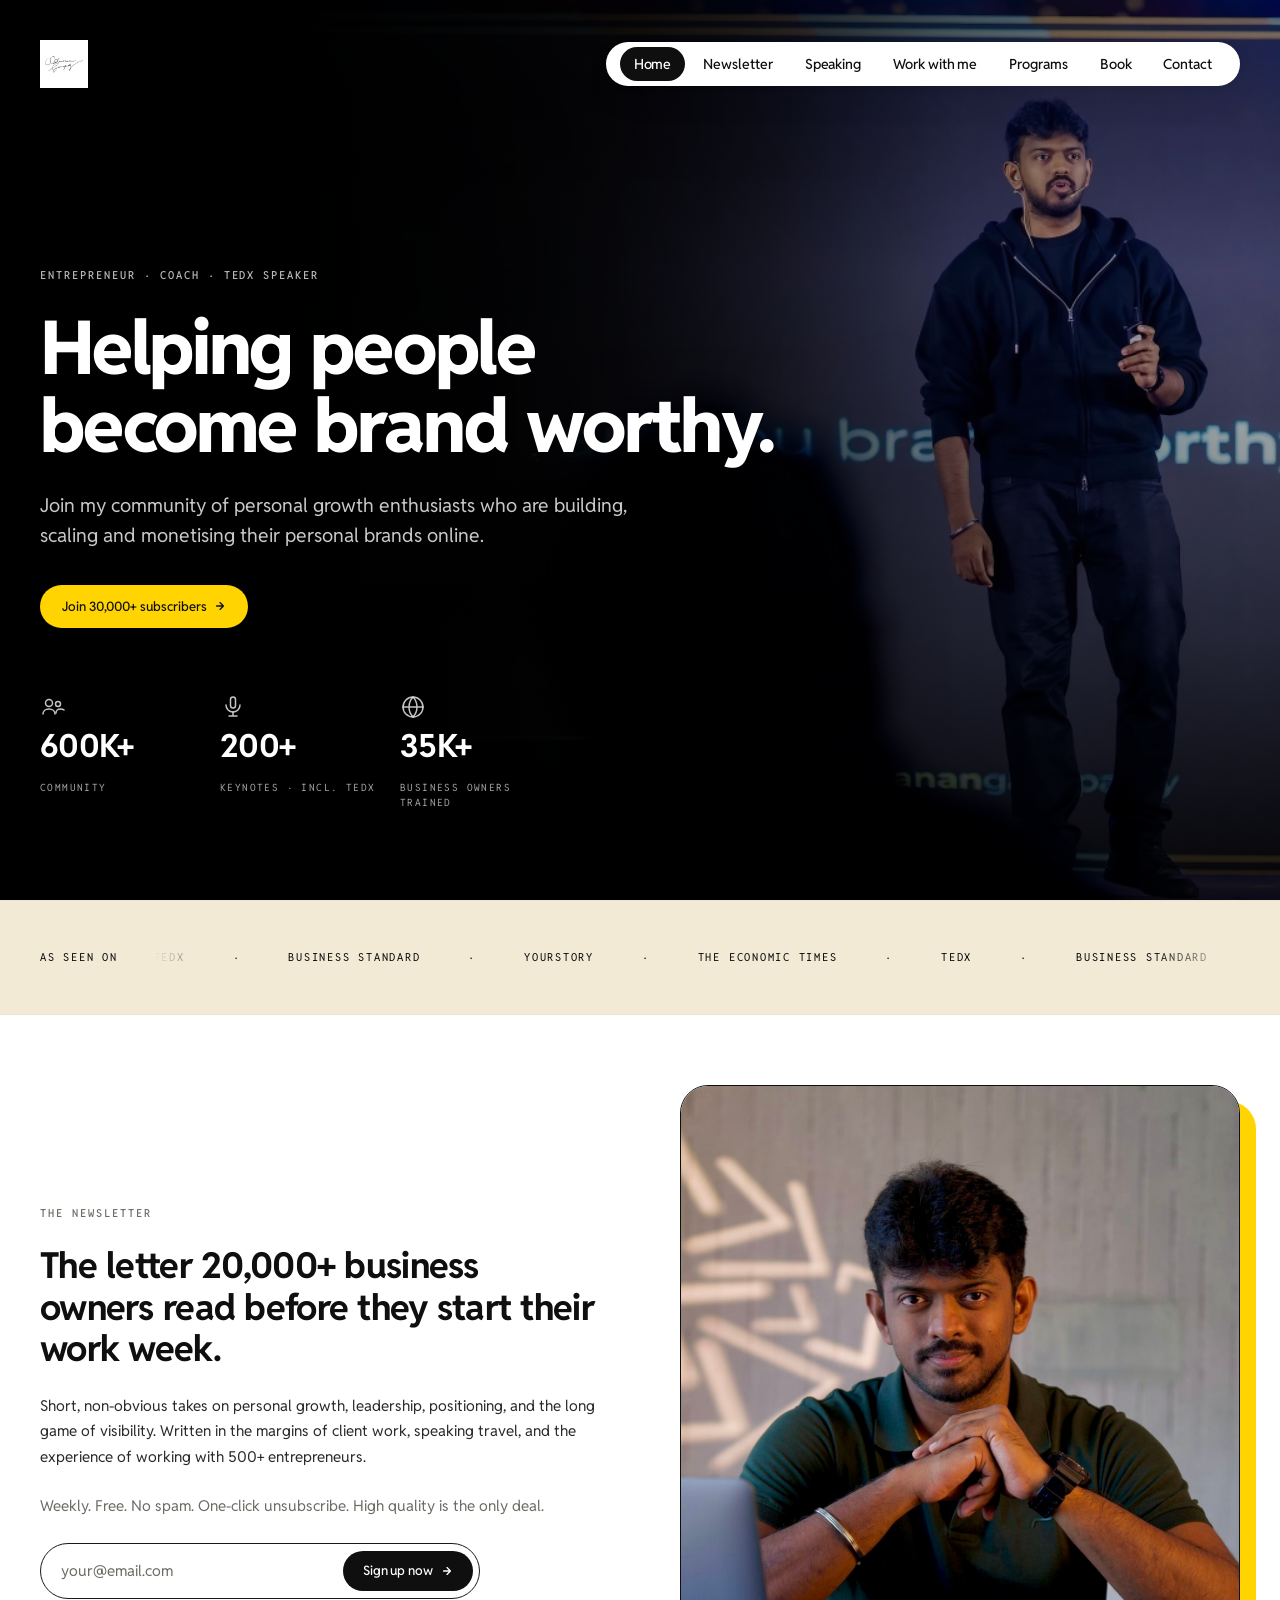
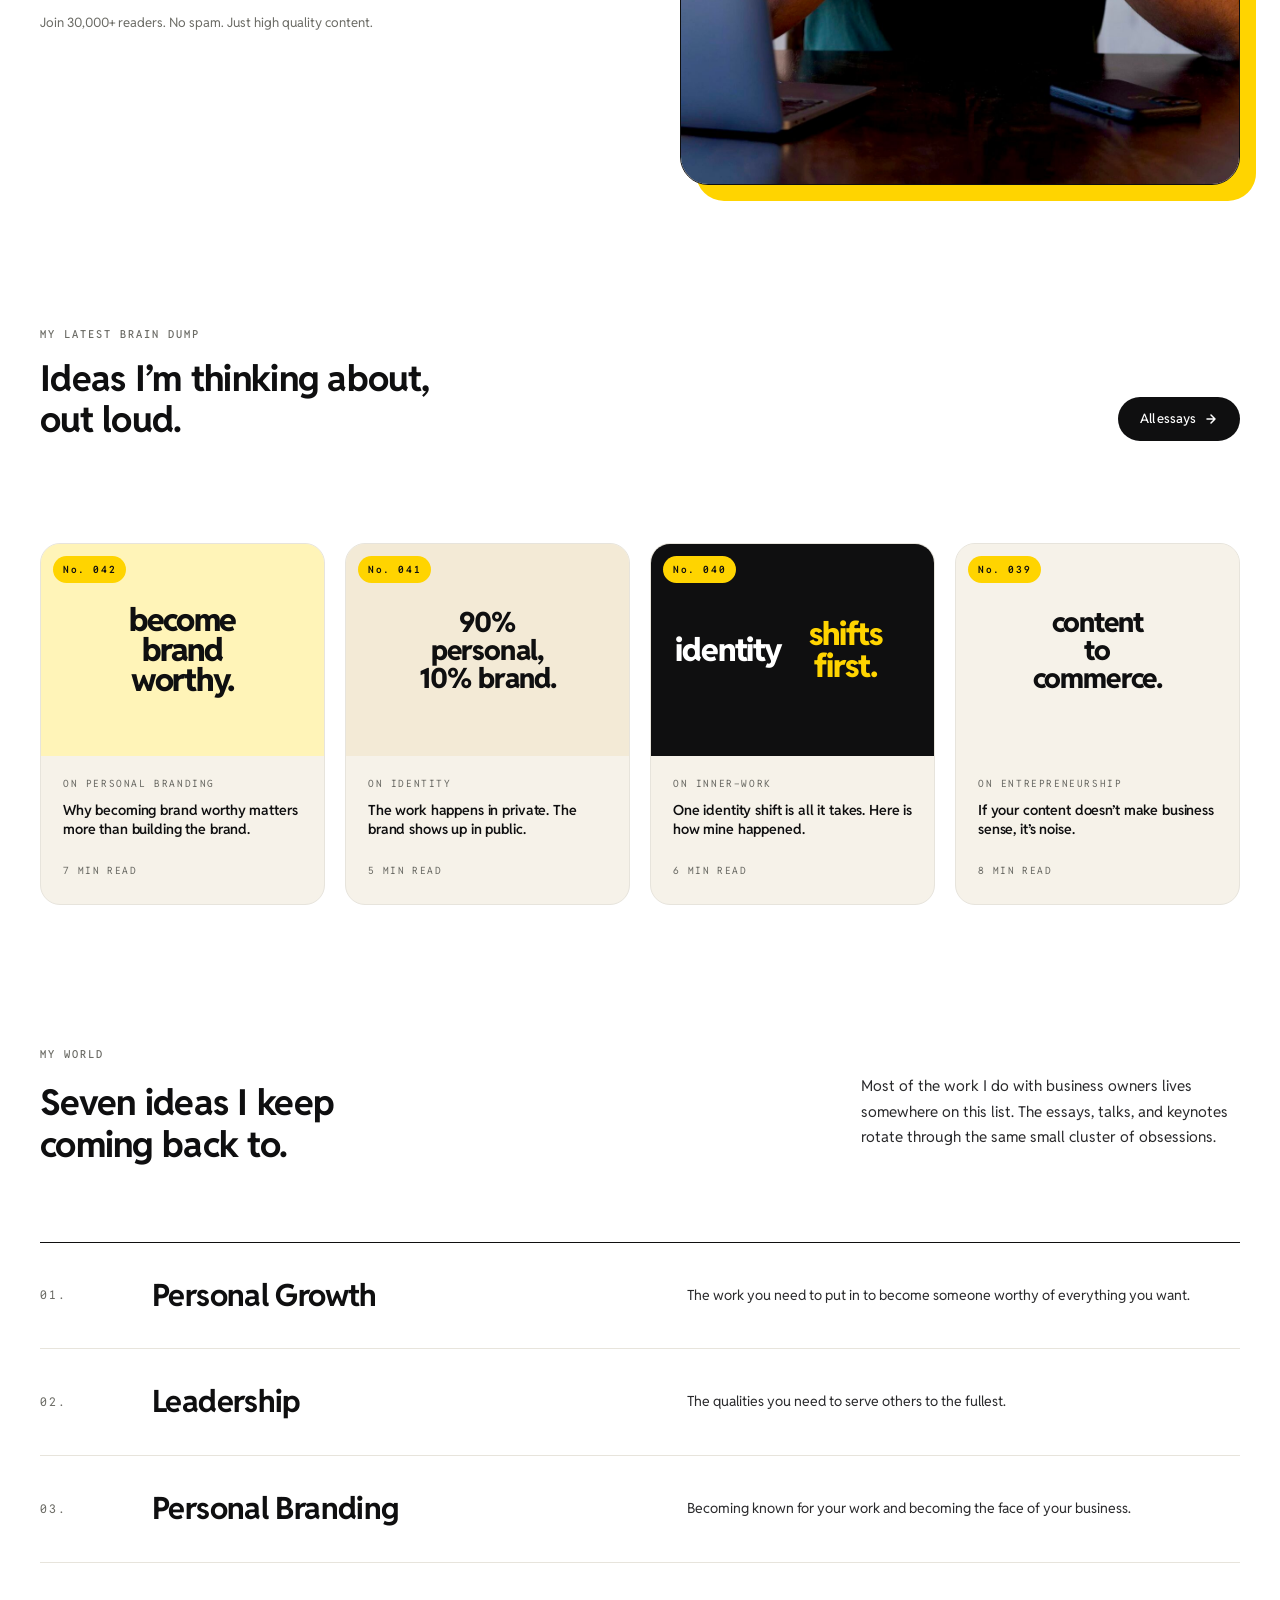
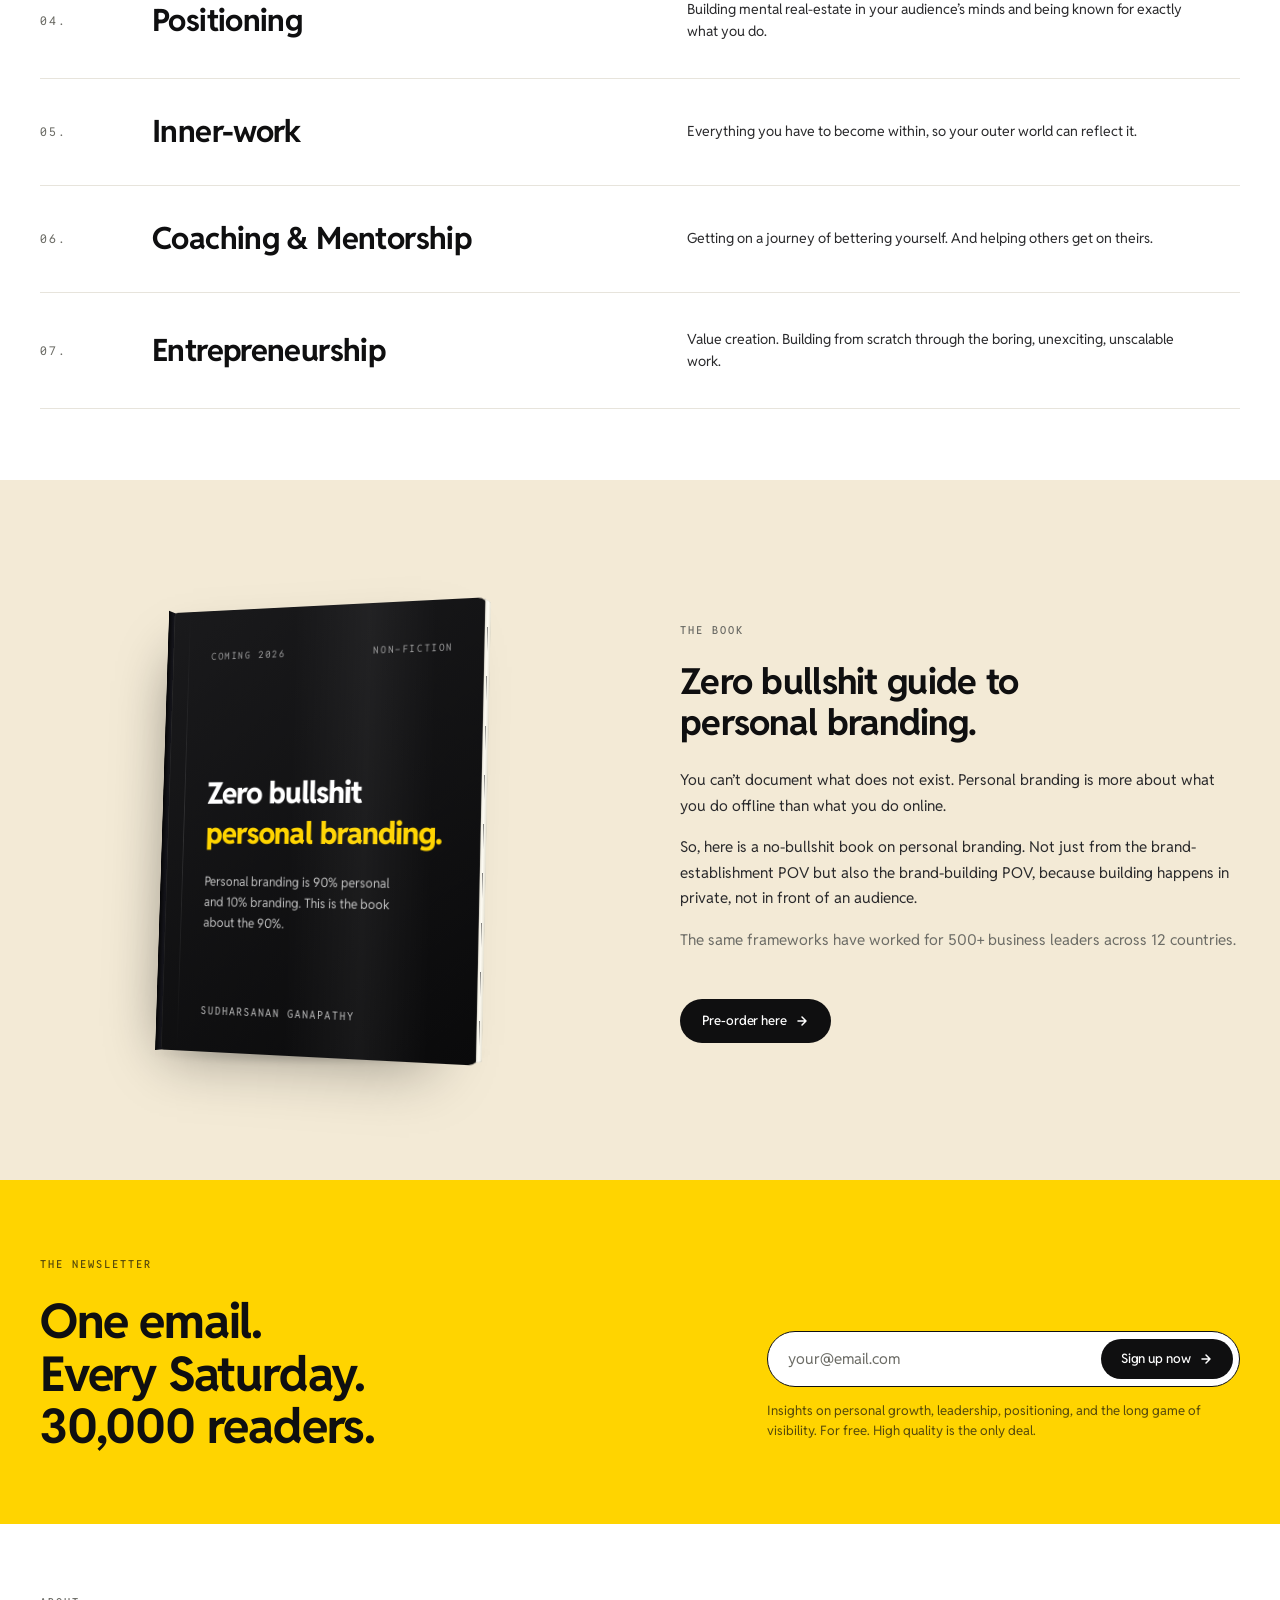
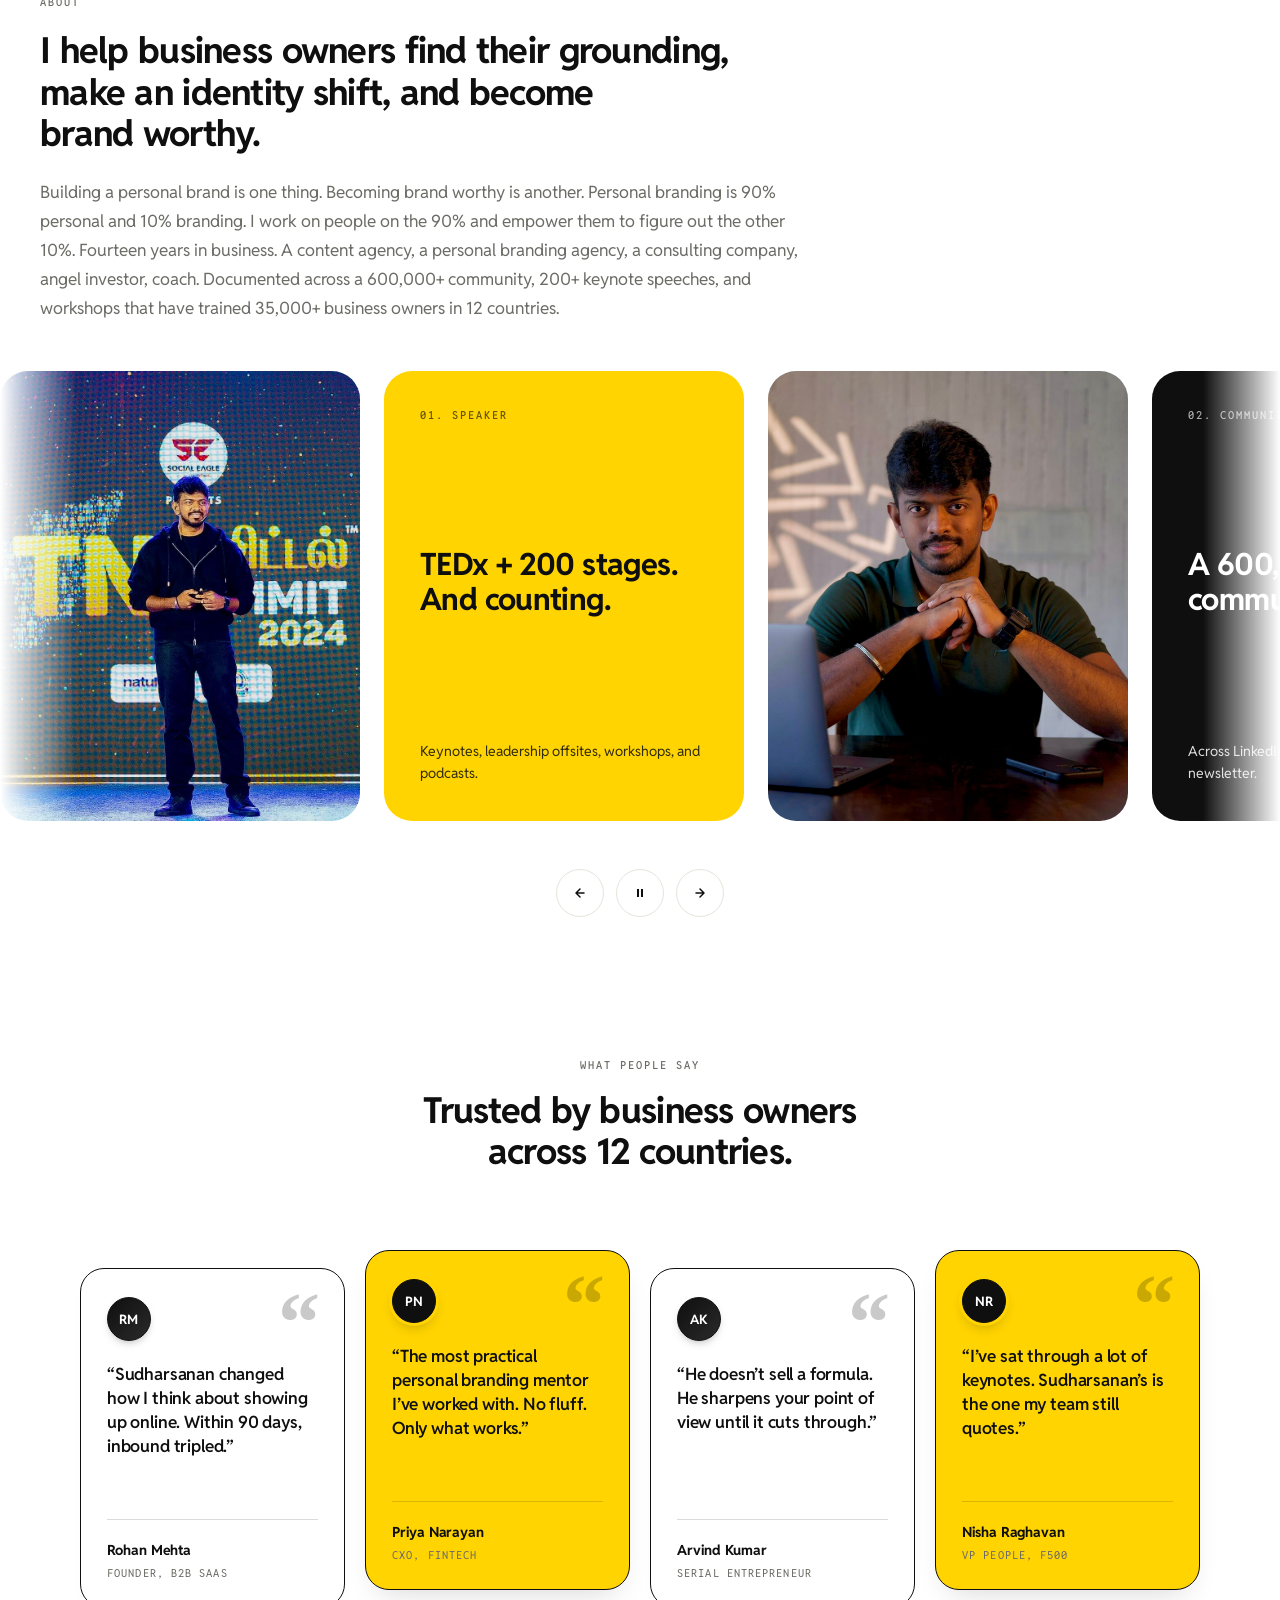
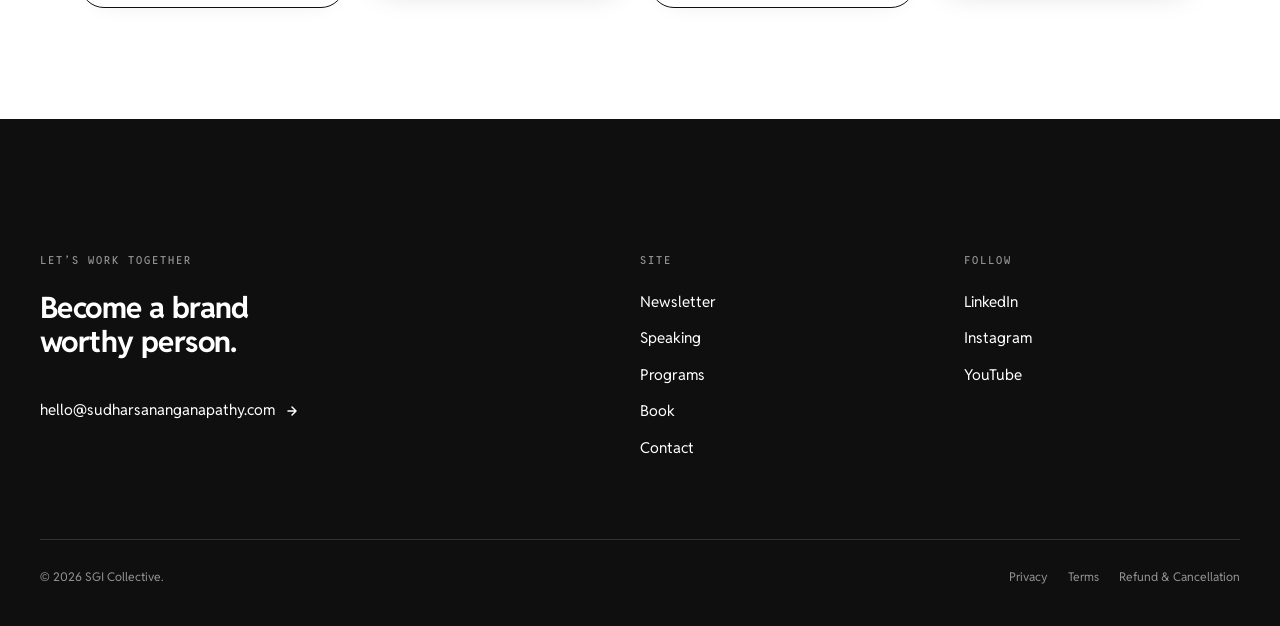
==== commit fba9ab68: "Replace nav logo with handwritten signature image sitewide Hides the "Hi! I'm SG" text logo and uses" ====
--- a/index.html
+++ b/index.html
@@ -21,8 +21,11 @@
     <header class="nav">
       <div class="nav__inner">
         <a href="index.html" class="logo">
-          <span class="logo__dot" aria-hidden="true"></span>
-          <span>Hi! I&rsquo;m SG <span class="logo__wave" aria-hidden="true">👋🏽</span></span>
+          <span class="logo__text">
+            <span class="logo__dot" aria-hidden="true"></span>
+            <span>Hi! I&rsquo;m SG <span class="logo__wave" aria-hidden="true">👋🏽</span></span>
+          </span>
+          <img src="images/signature-white.png" class="logo__sig" alt="Sudharsanan Ganapathy" />
         </a>
         <ul class="nav__links">
           <li><a href="index.html" class="nav__link is-active">Home</a></li>
--- a/styles.css
+++ b/styles.css
@@ -233,6 +233,16 @@
   60%  { transform: rotate(-6deg); }
   75%  { transform: rotate(8deg); }
   100% { transform: rotate(0deg); }
+}
+
+.logo__text {
+  display: none;
+}
+
+.logo__sig {
+  height: 48px;
+  width: auto;
+  display: block;
 }
 
 .nav__links {
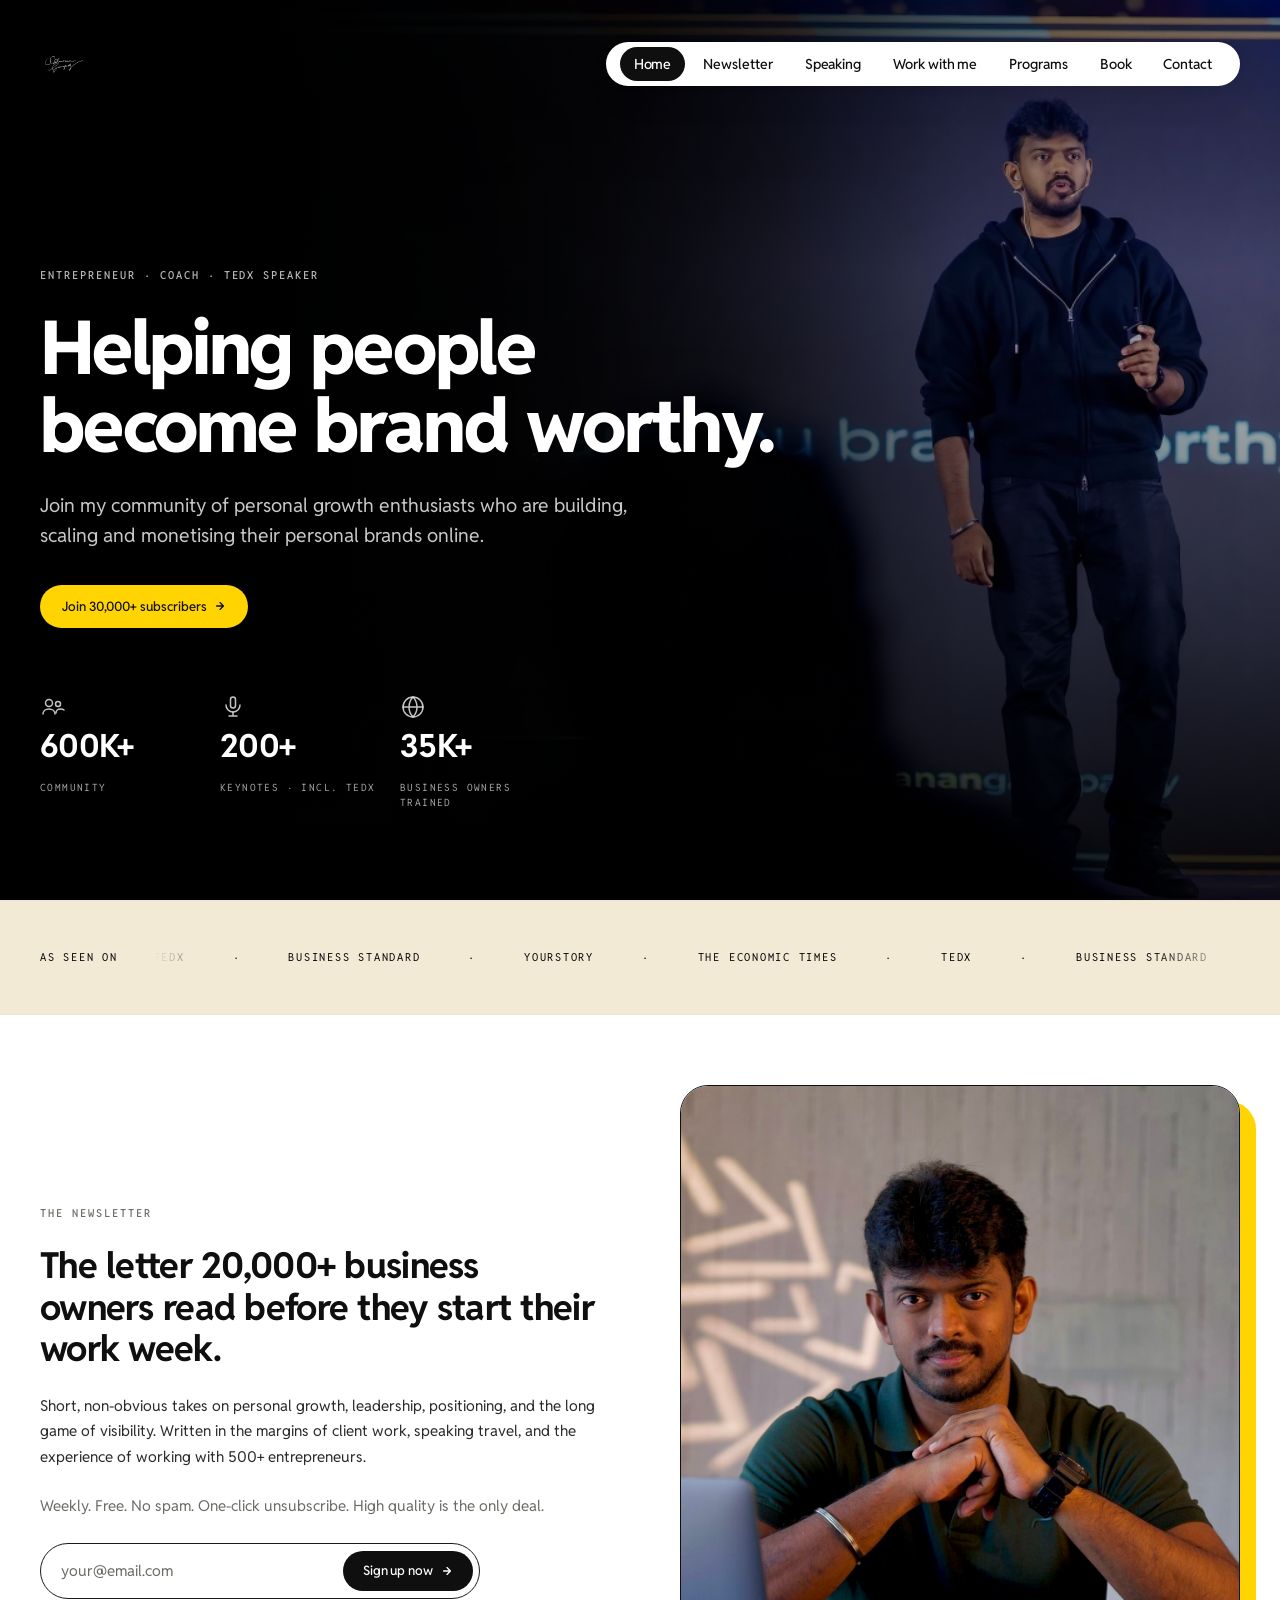
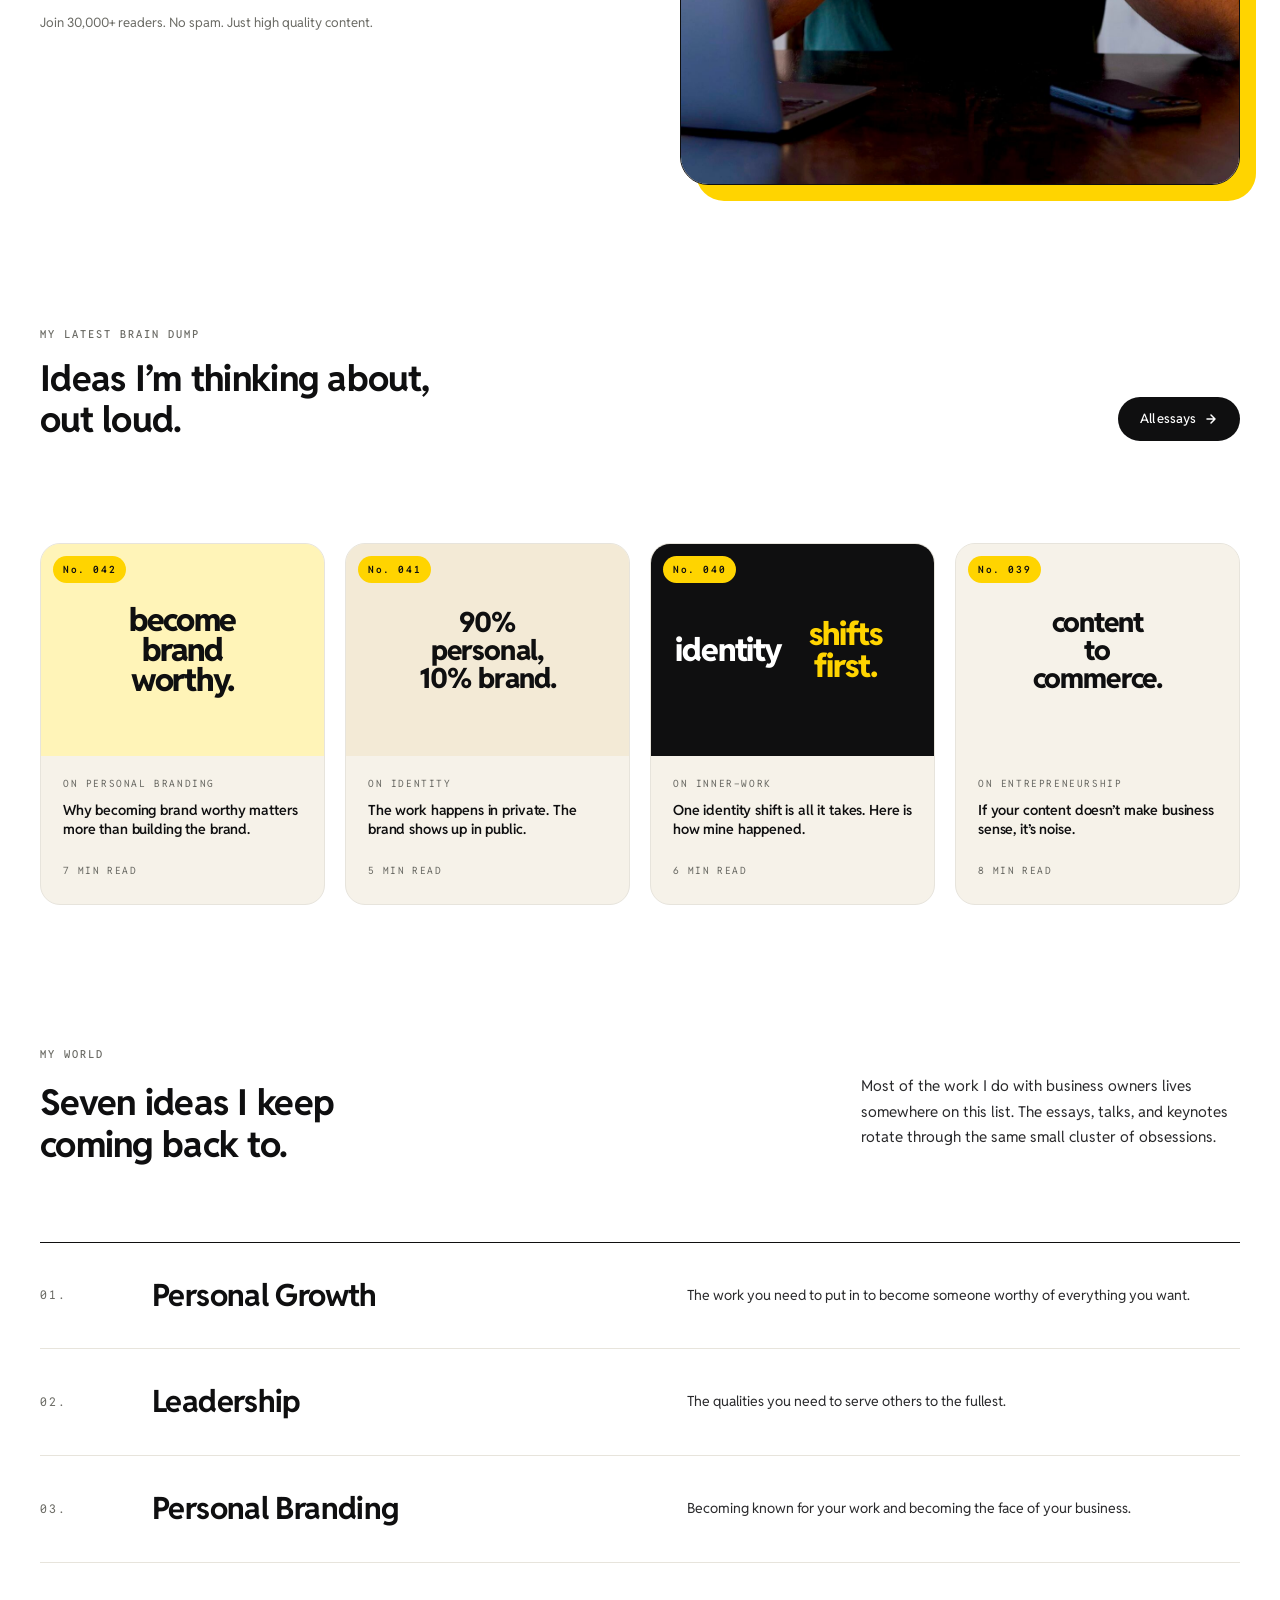
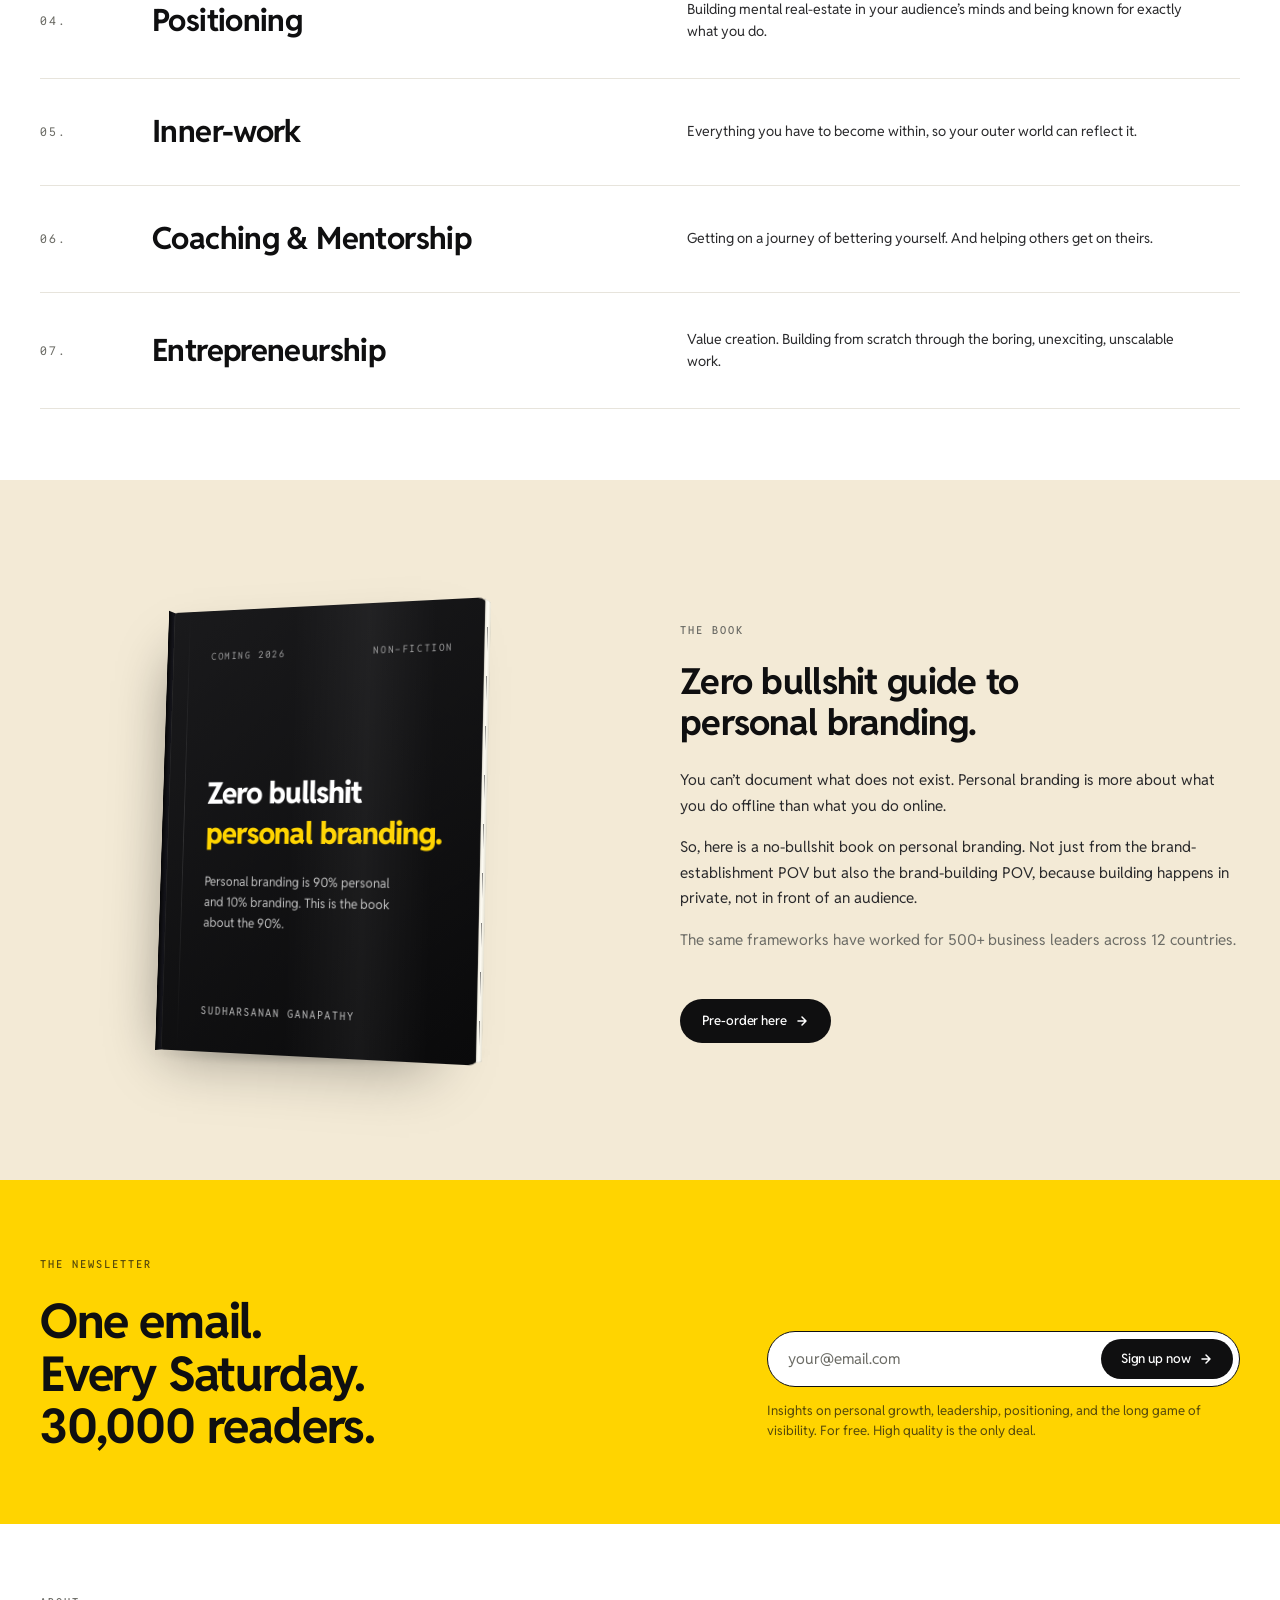
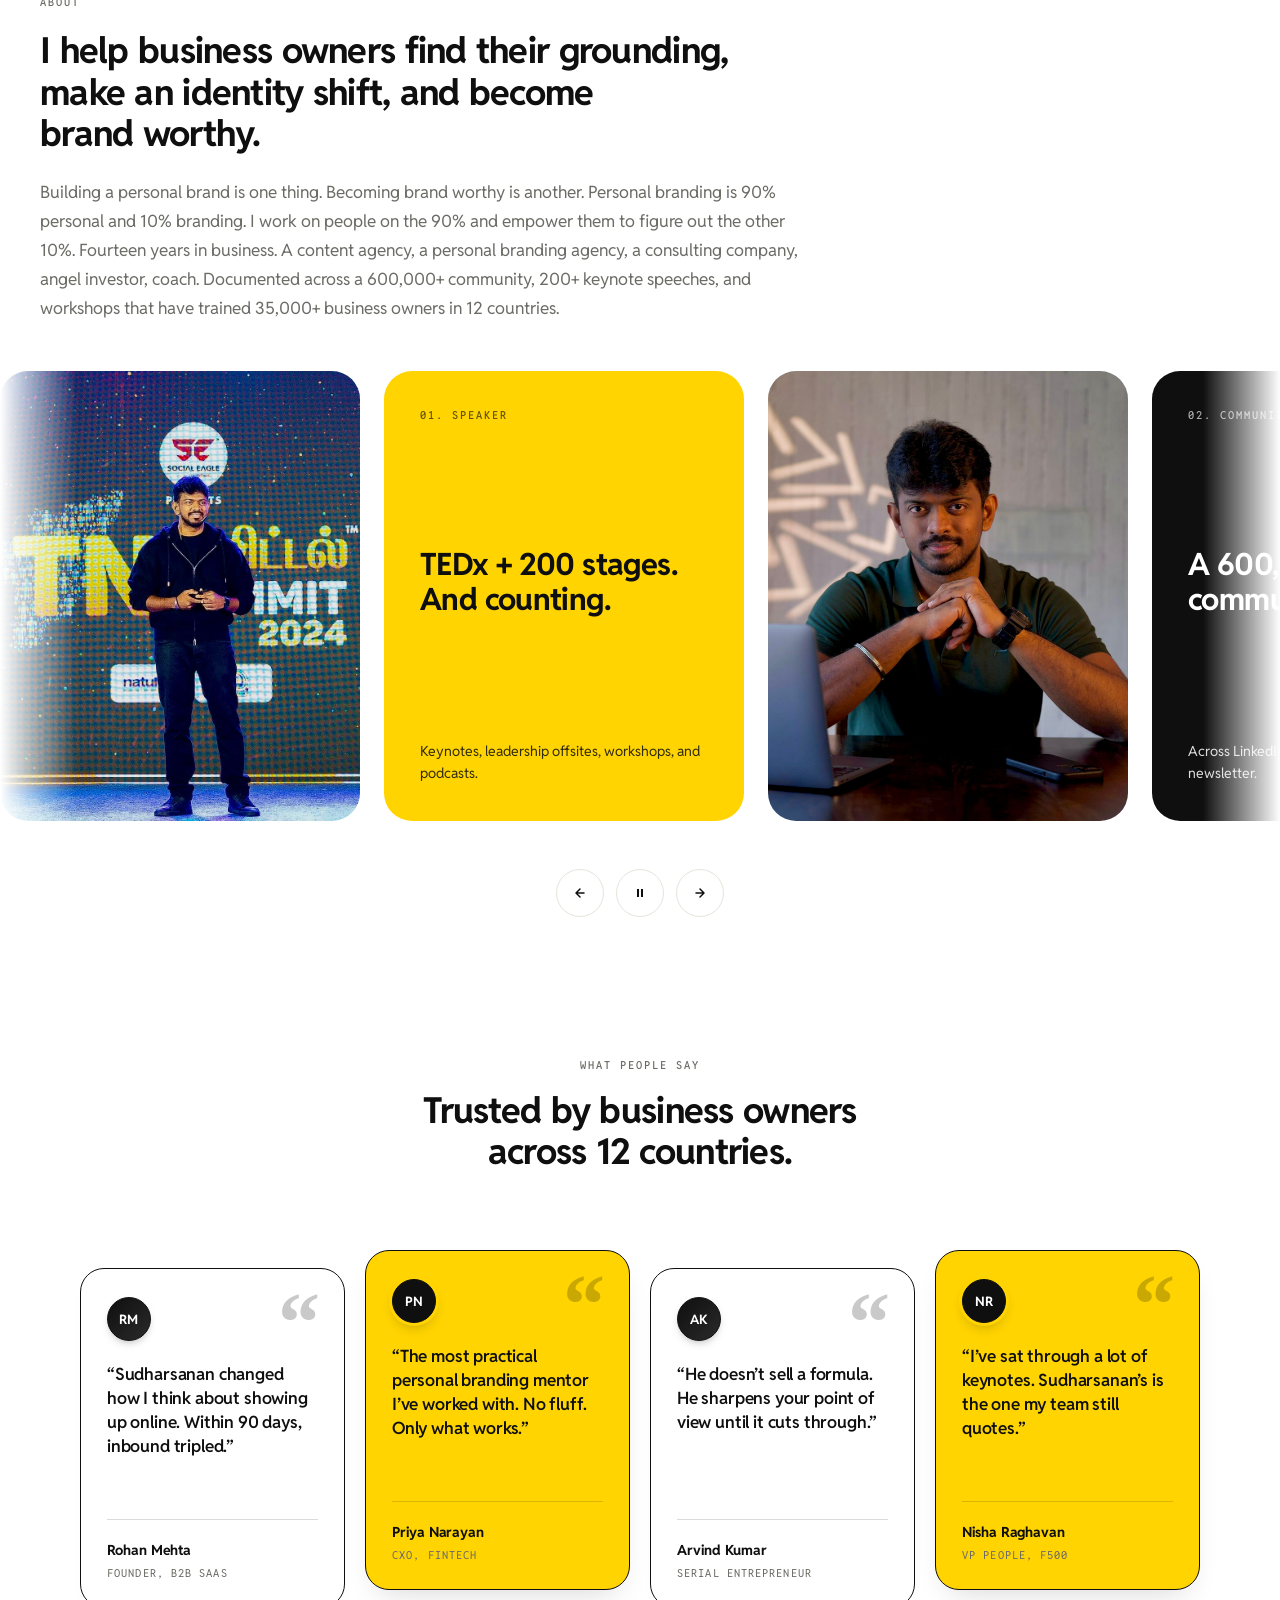
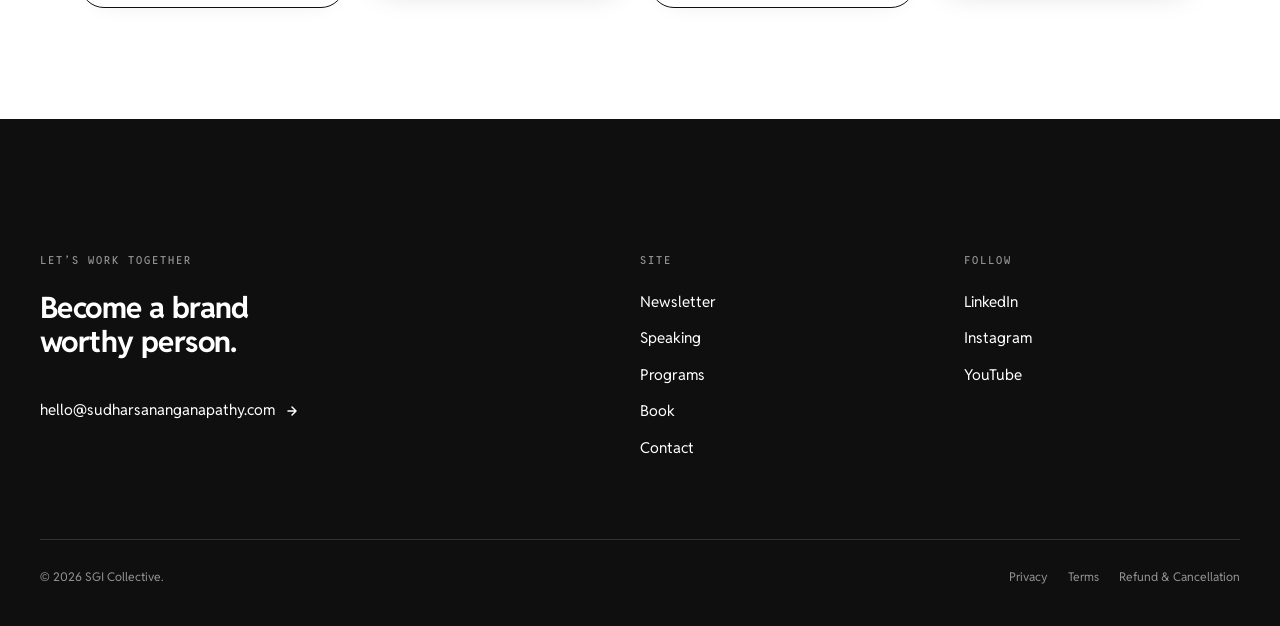
==== commit 66763945: "Fix signature images: correct bg removal and swap light/dark assignments signature-black.png = white" ====
--- a/index.html
+++ b/index.html
@@ -25,7 +25,7 @@
             <span class="logo__dot" aria-hidden="true"></span>
             <span>Hi! I&rsquo;m SG <span class="logo__wave" aria-hidden="true">👋🏽</span></span>
           </span>
-          <img src="images/signature-white.png" class="logo__sig" alt="Sudharsanan Ganapathy" />
+          <img src="images/signature-black.png" class="logo__sig" alt="Sudharsanan Ganapathy" />
         </a>
         <ul class="nav__links">
           <li><a href="index.html" class="nav__link is-active">Home</a></li>
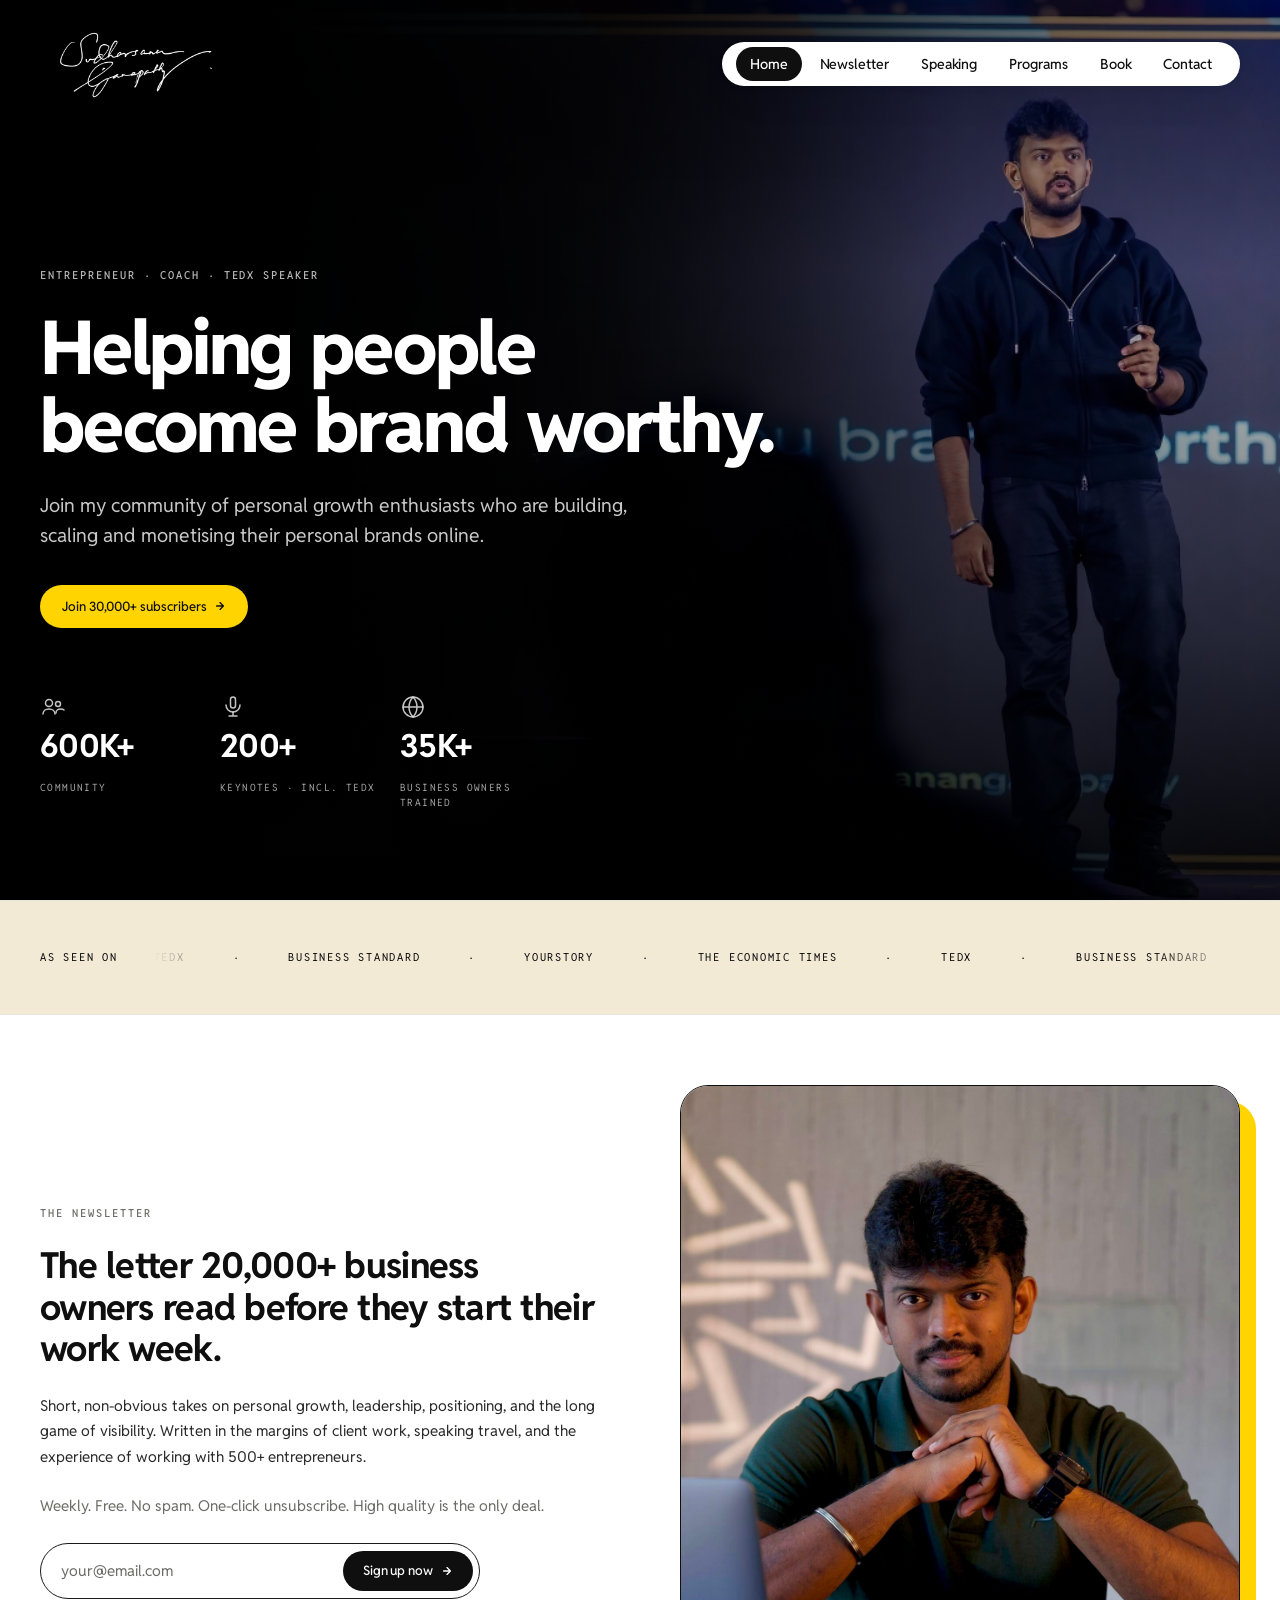
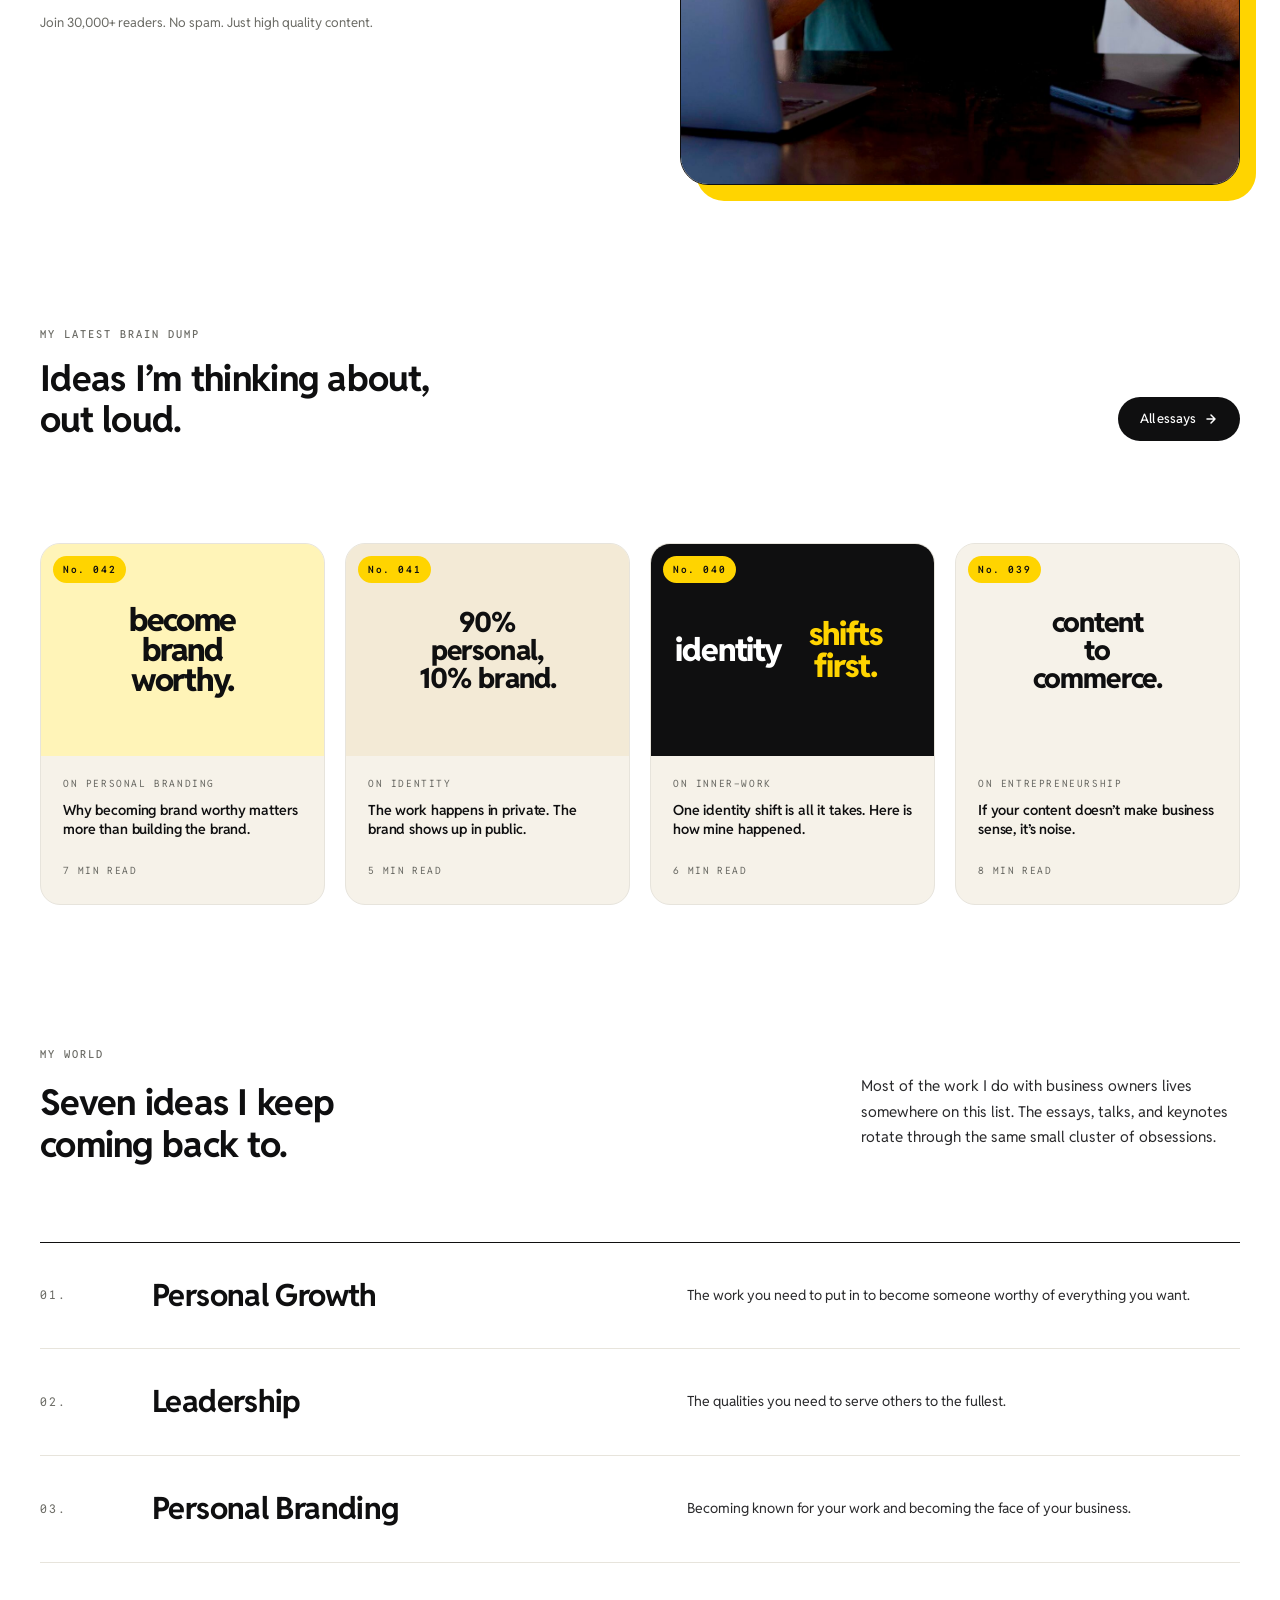
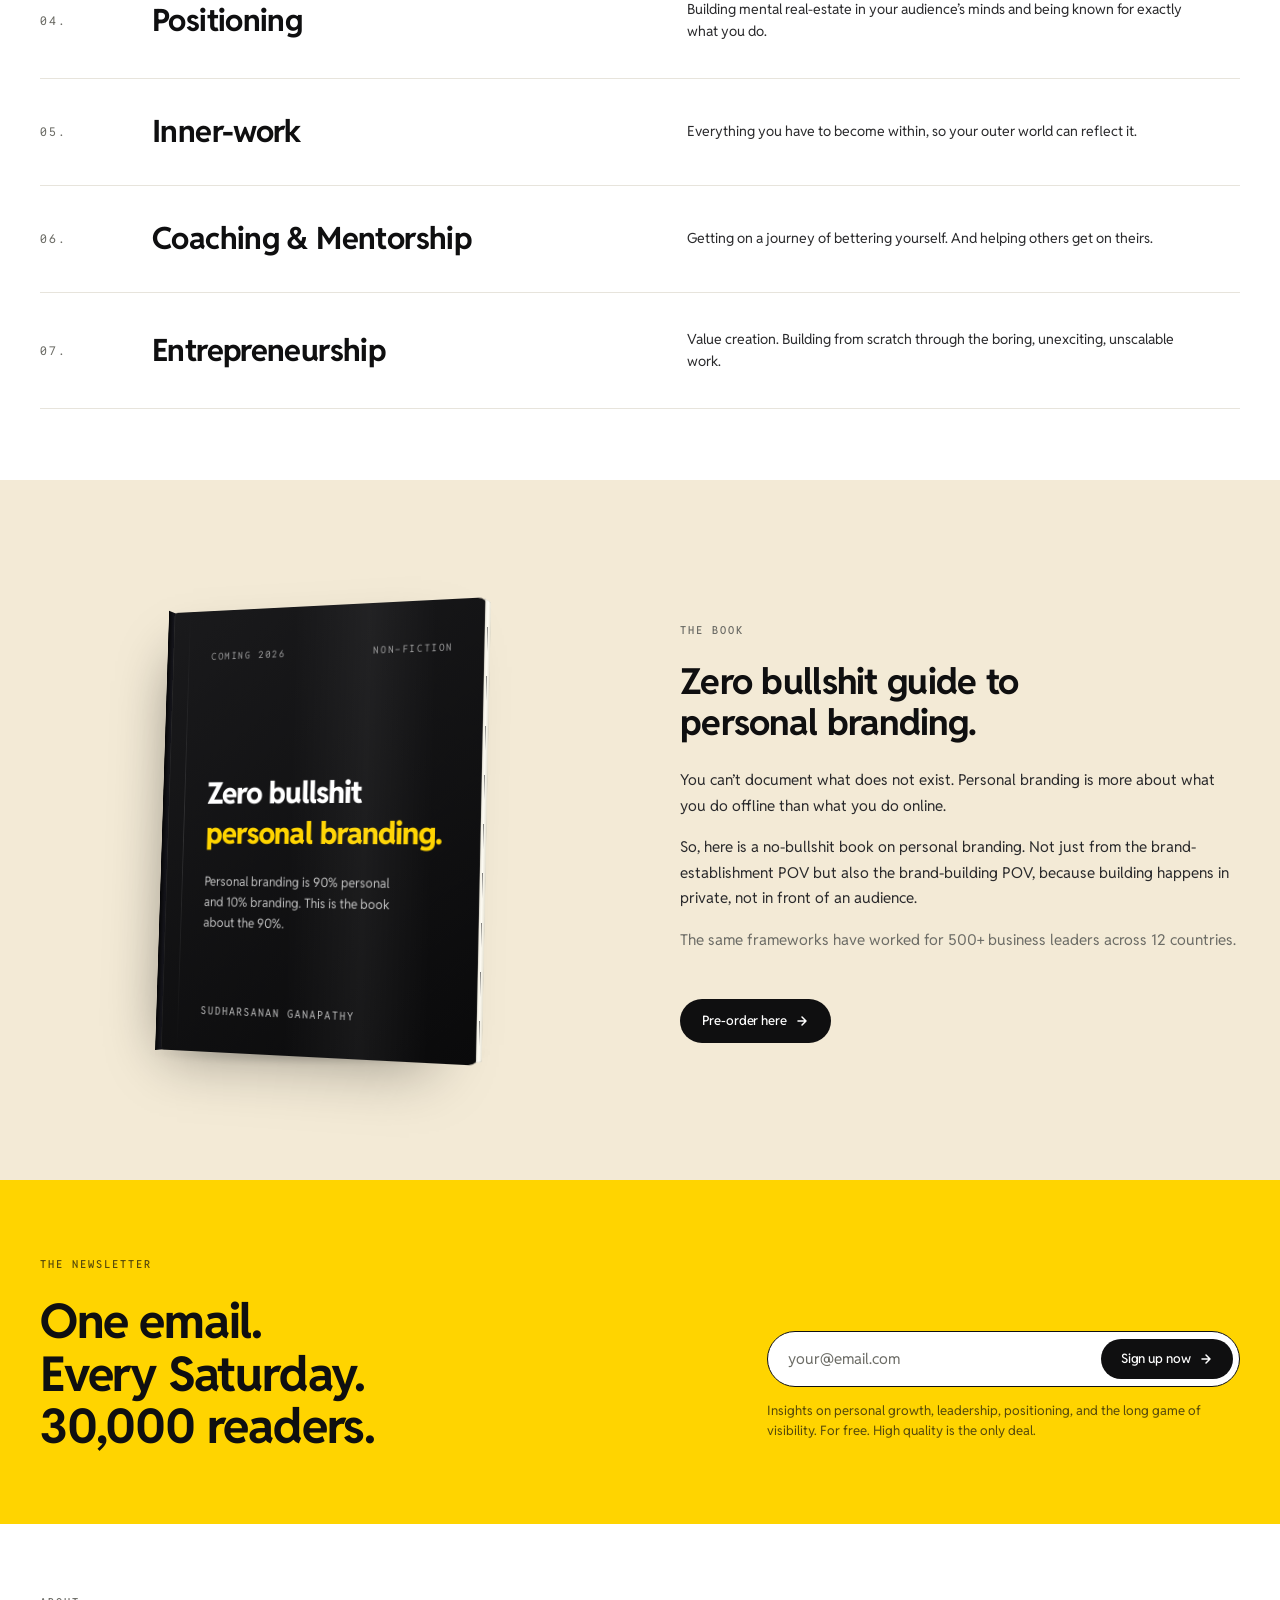
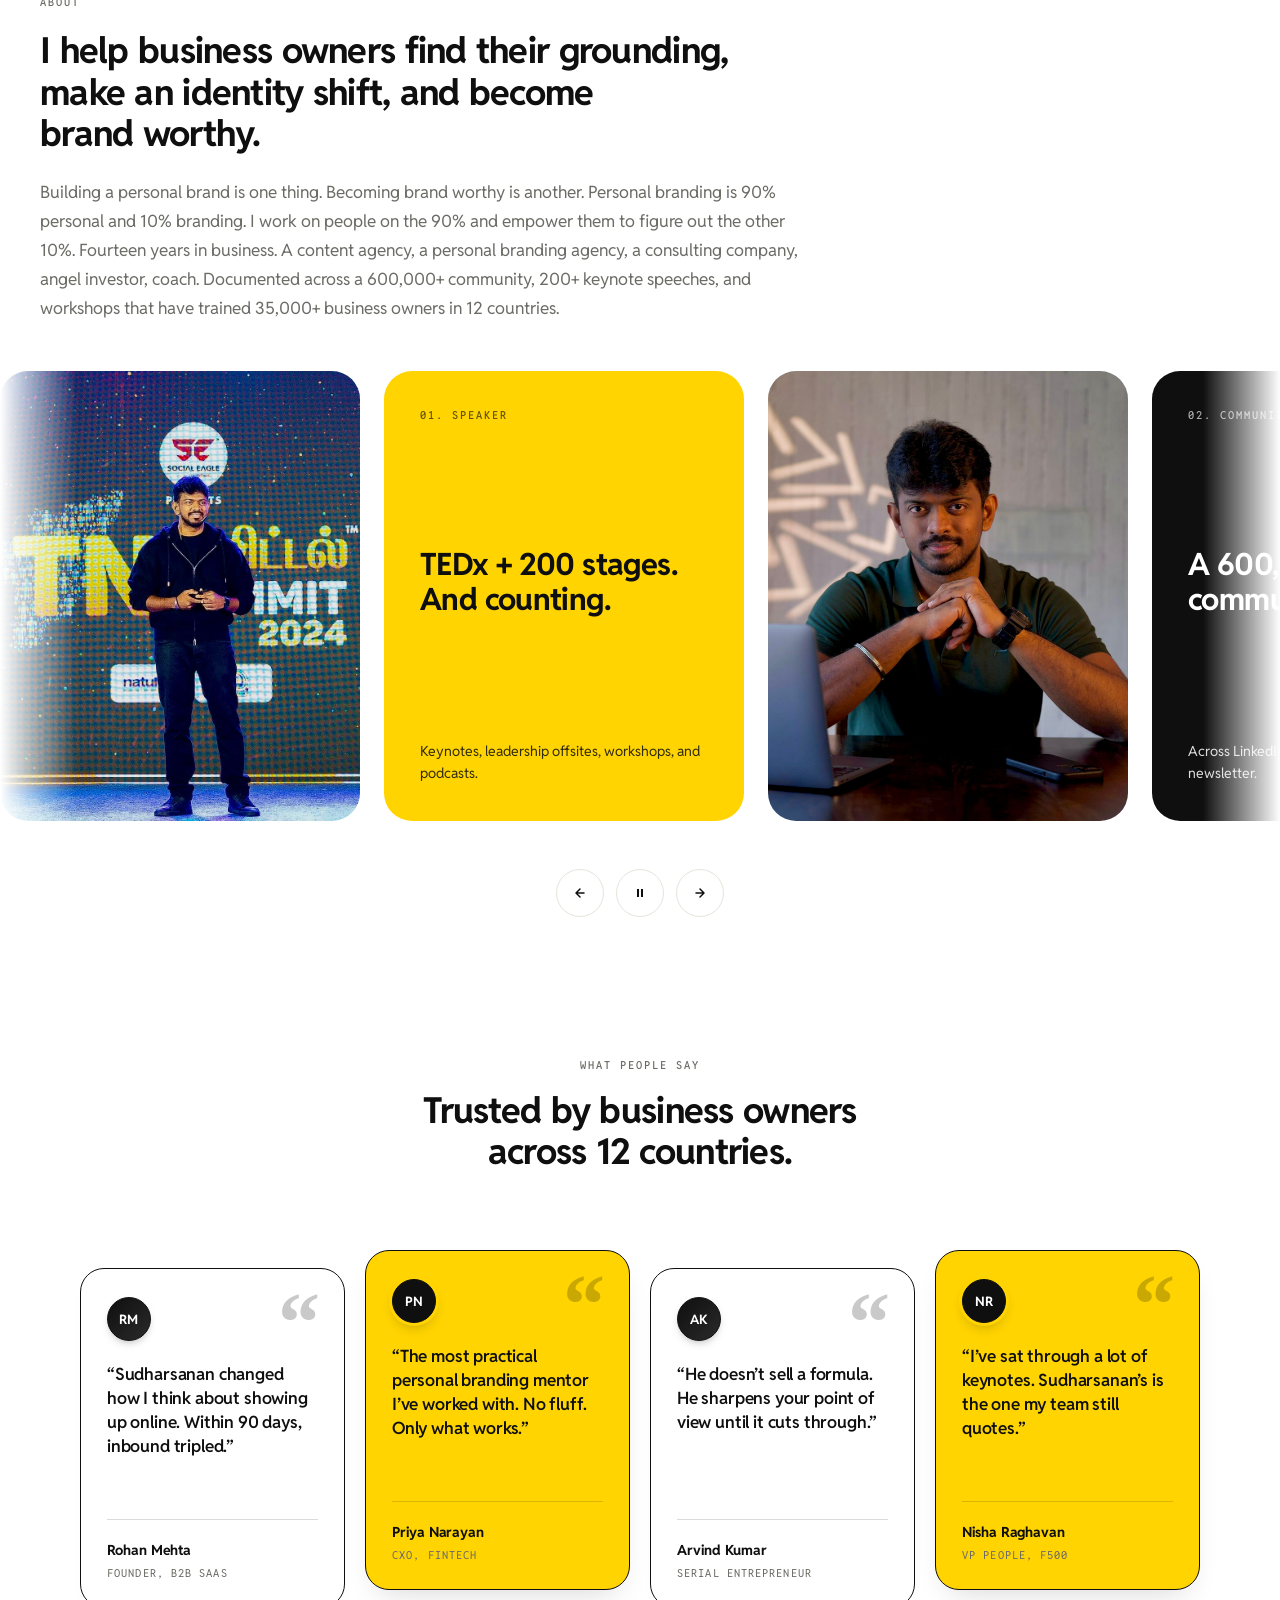
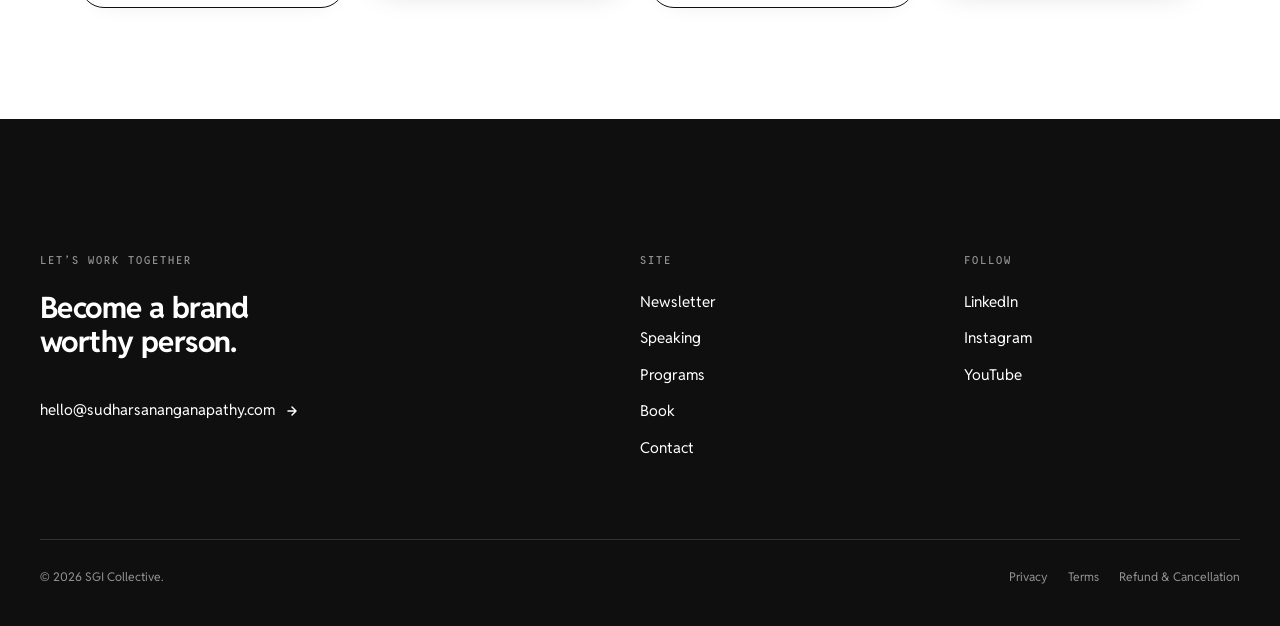
==== commit 63c85055: "Increase signature size to 192px, remove Work with me from all navs Co-Authored-By: Claude Sonnet 4." ====
--- a/index.html
+++ b/index.html
@@ -31,7 +31,6 @@
           <li><a href="index.html" class="nav__link is-active">Home</a></li>
           <li><a href="newsletter.html" class="nav__link">Newsletter</a></li>
           <li><a href="speaking.html" class="nav__link">Speaking</a></li>
-          <li><a href="work-with-me.html" class="nav__link">Work with me</a></li>
           <li><a href="programs.html" class="nav__link">Programs</a></li>
           <li><a href="book.html" class="nav__link">Book</a></li>
           <li><a href="contact.html" class="nav__link">Contact</a></li>
@@ -45,7 +44,6 @@
           <a href="index.html">Home</a>
           <a href="newsletter.html">Newsletter</a>
           <a href="speaking.html">Speaking</a>
-          <a href="work-with-me.html">Work with me</a>
           <a href="programs.html">Programs</a>
           <a href="book.html">Book</a>
           <a href="contact.html">Contact</a>
--- a/styles.css
+++ b/styles.css
@@ -240,7 +240,7 @@
 }
 
 .logo__sig {
-  height: 48px;
+  height: 192px;
   width: auto;
   display: block;
 }
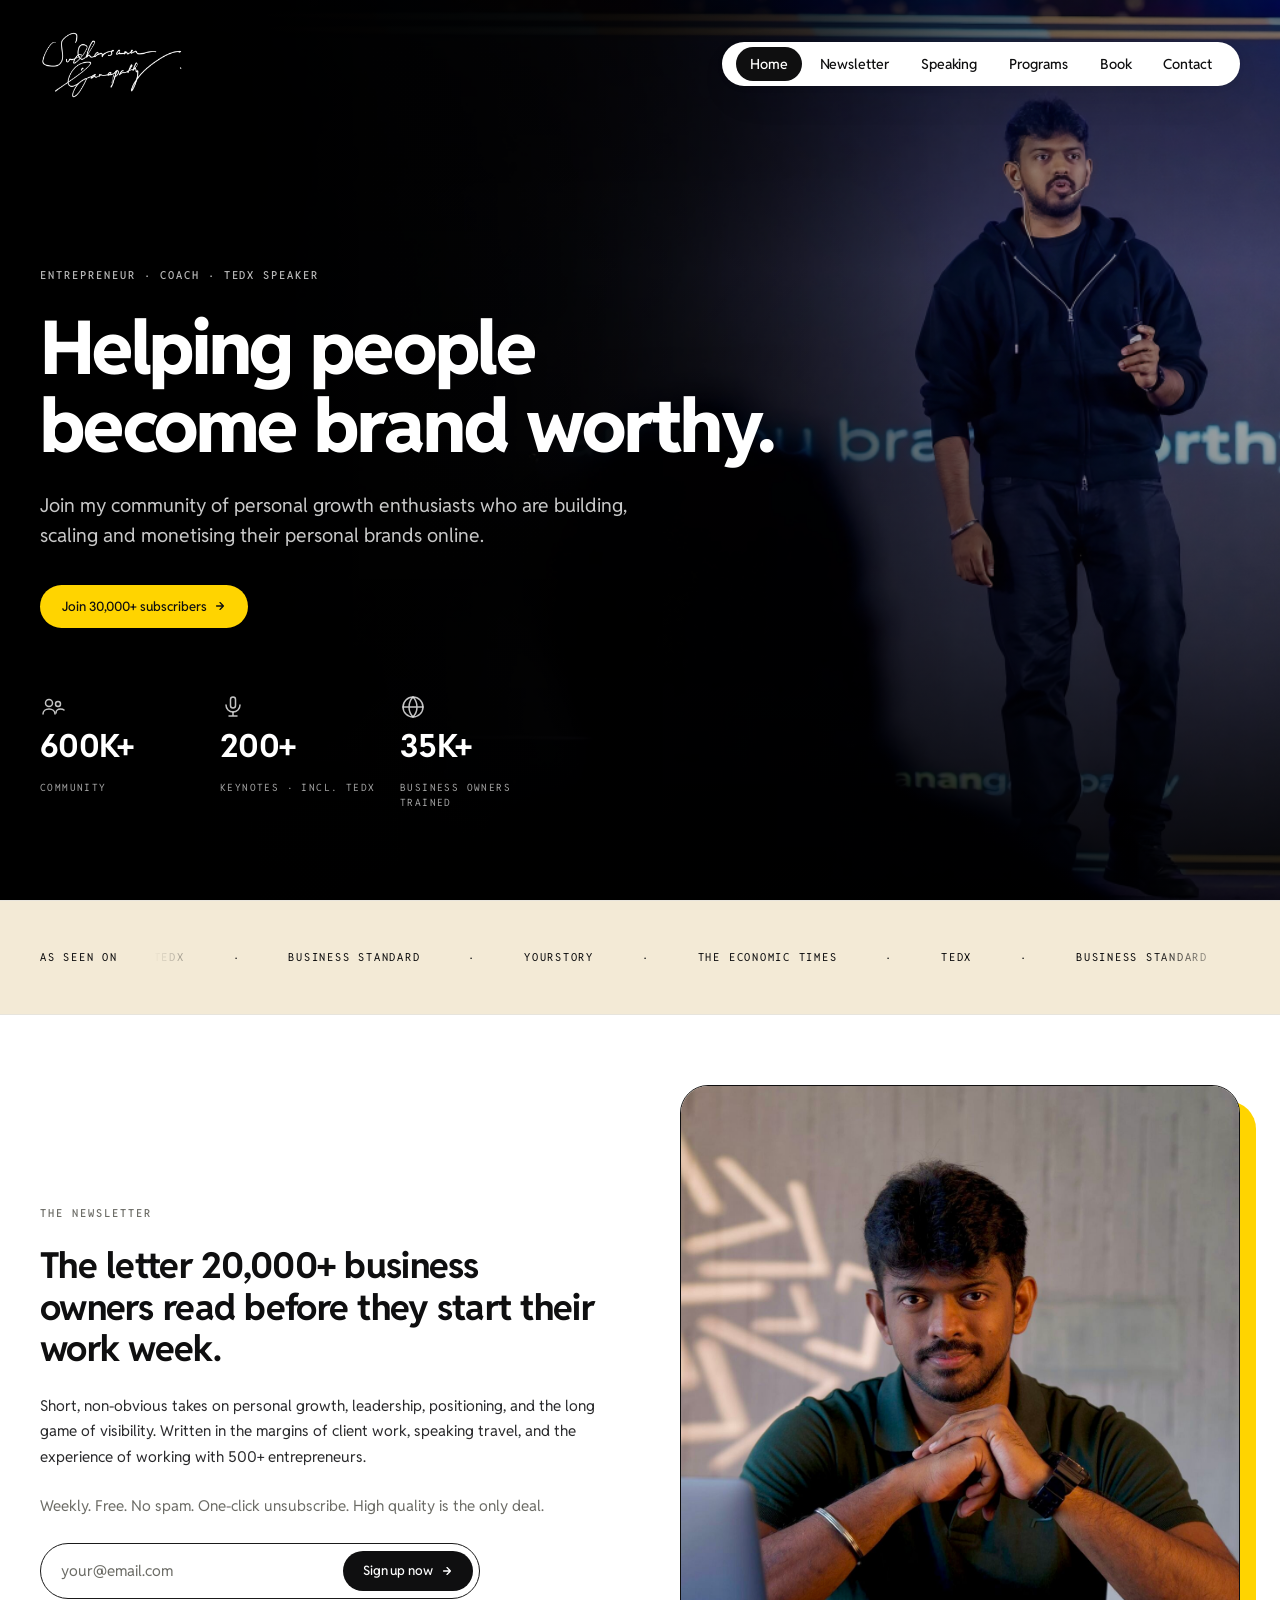
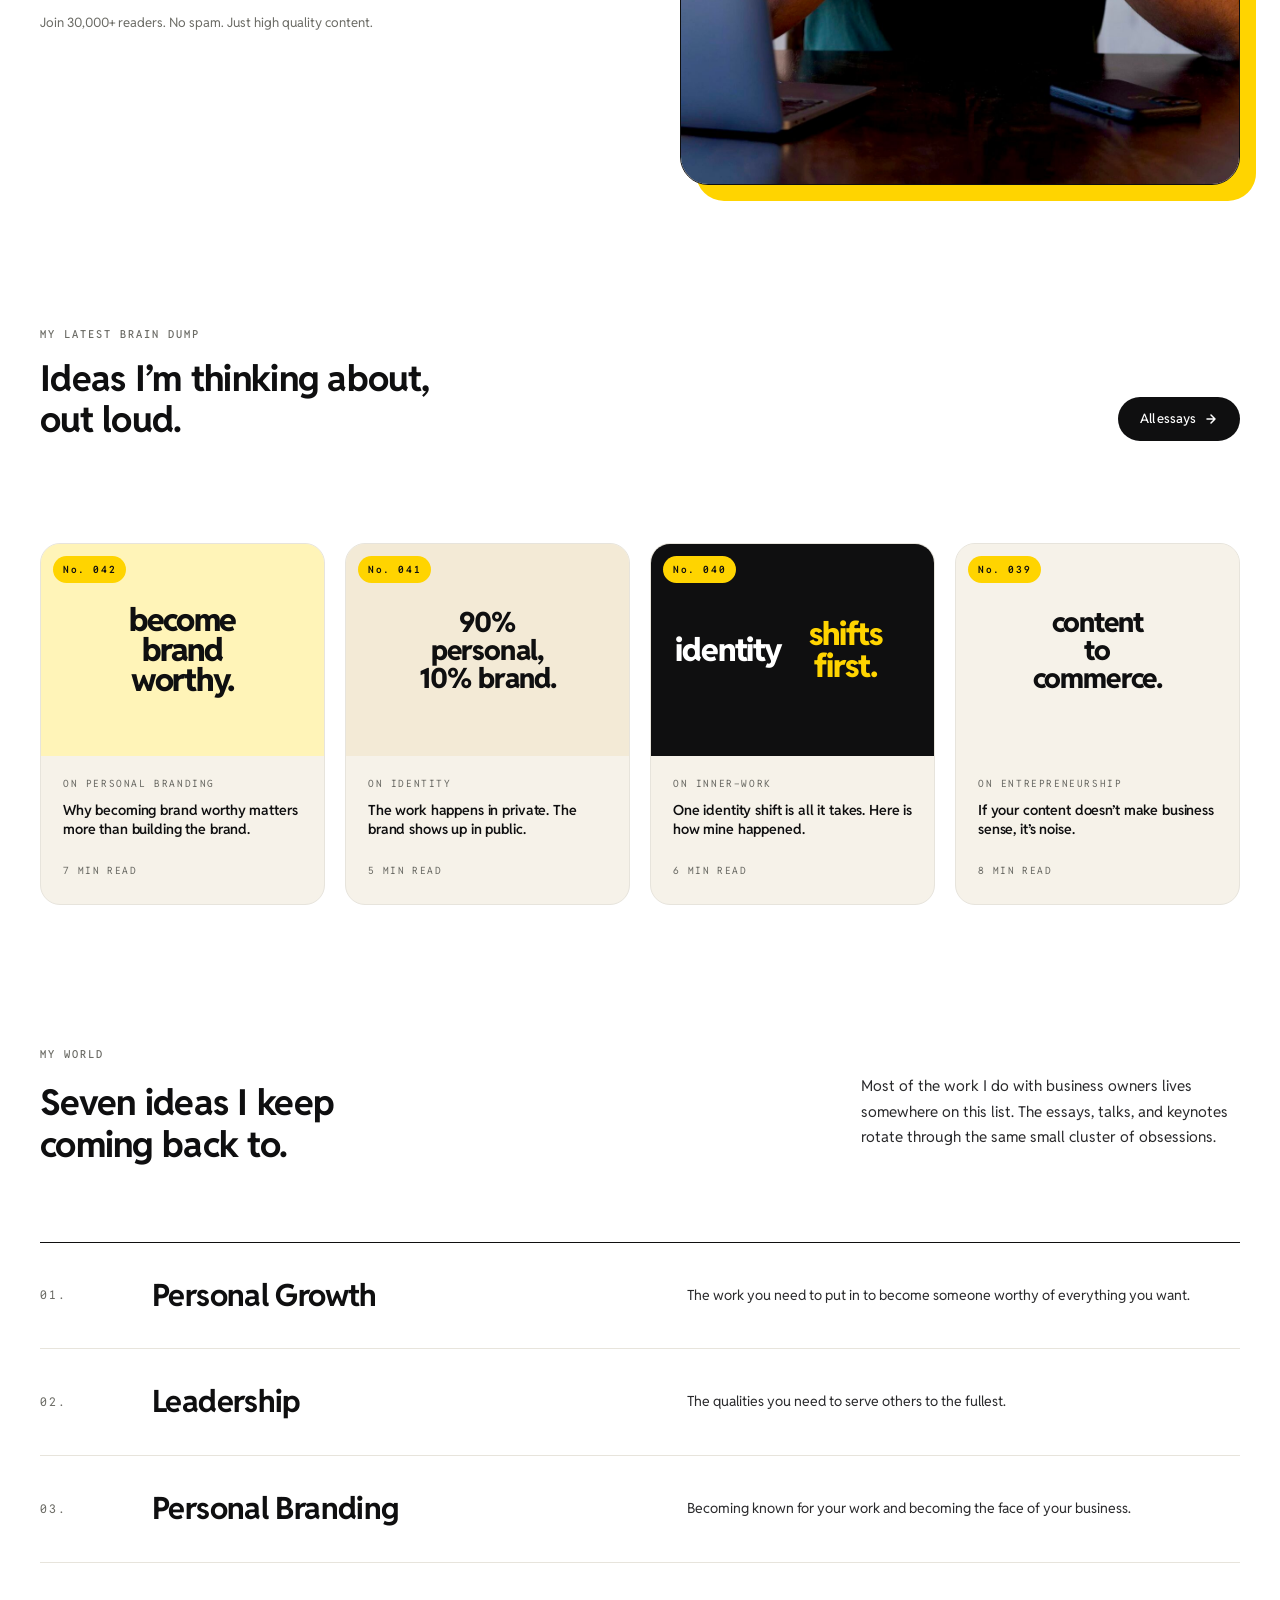
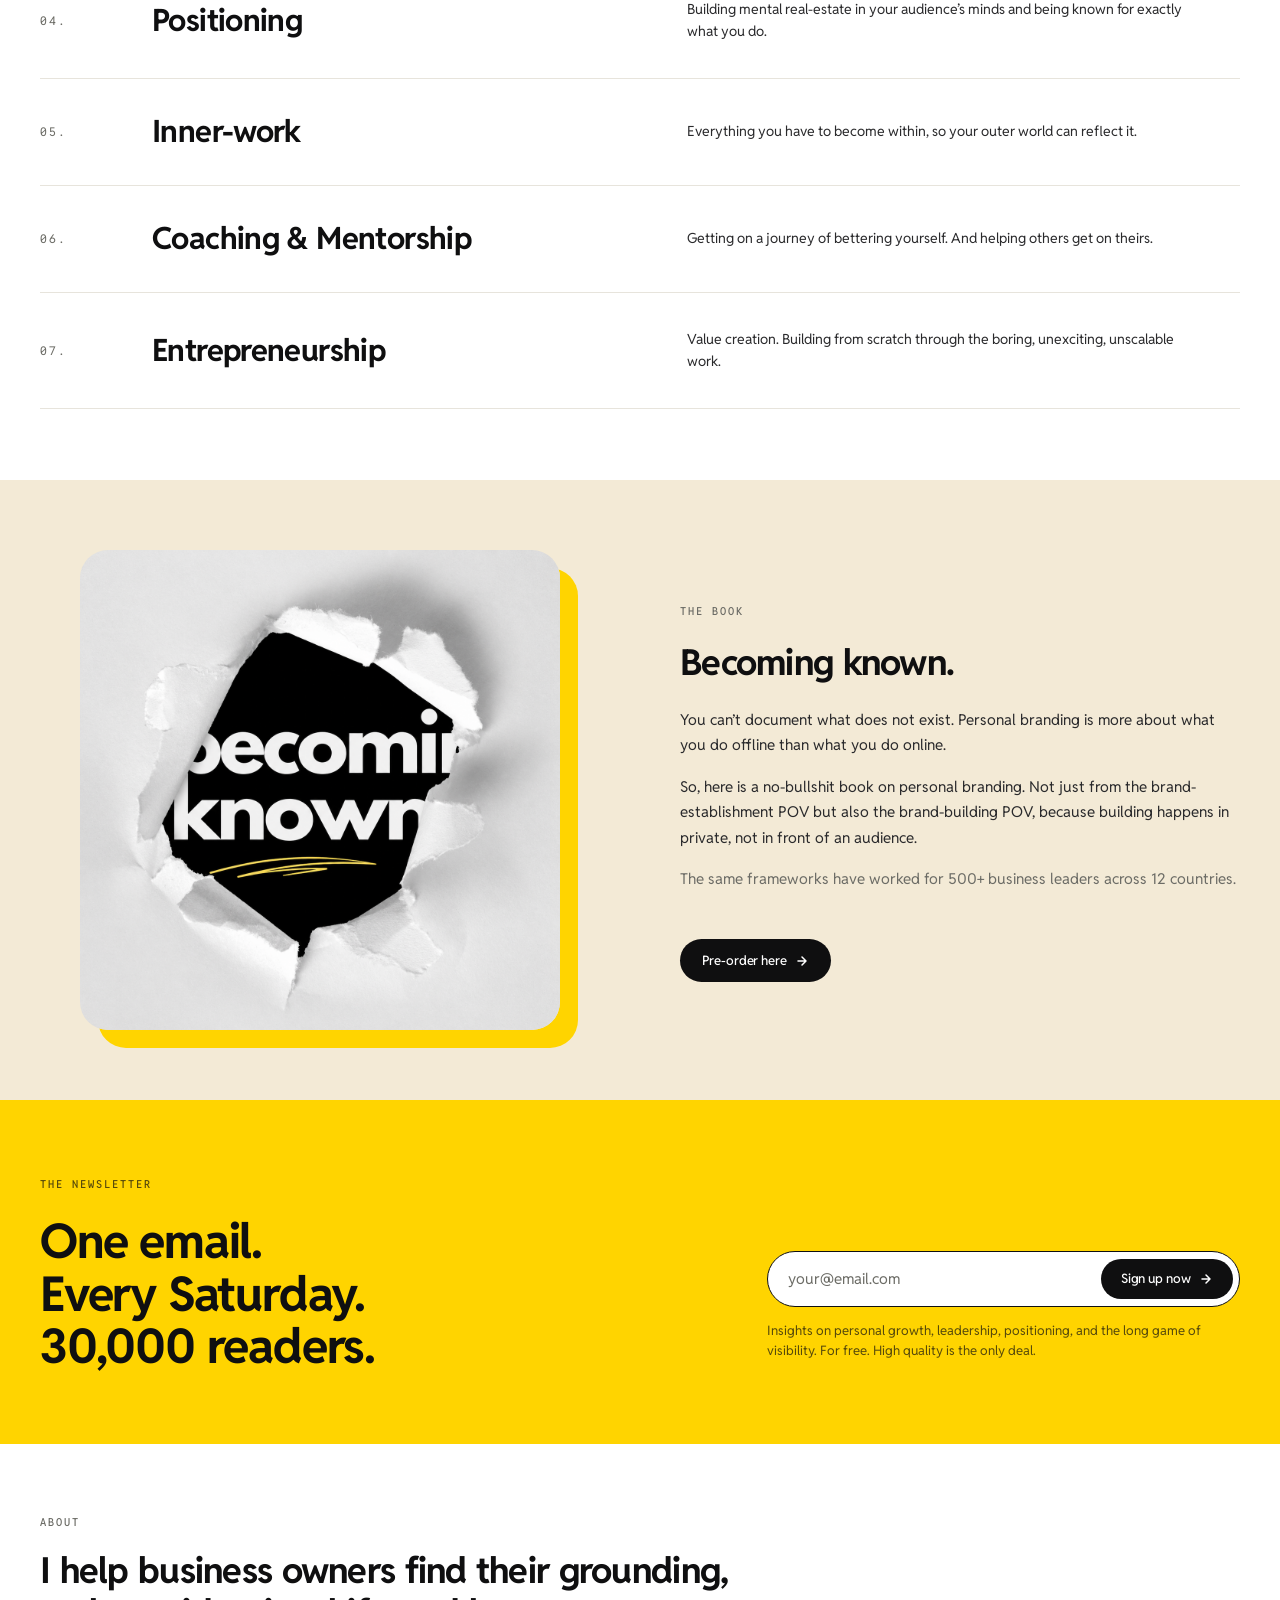
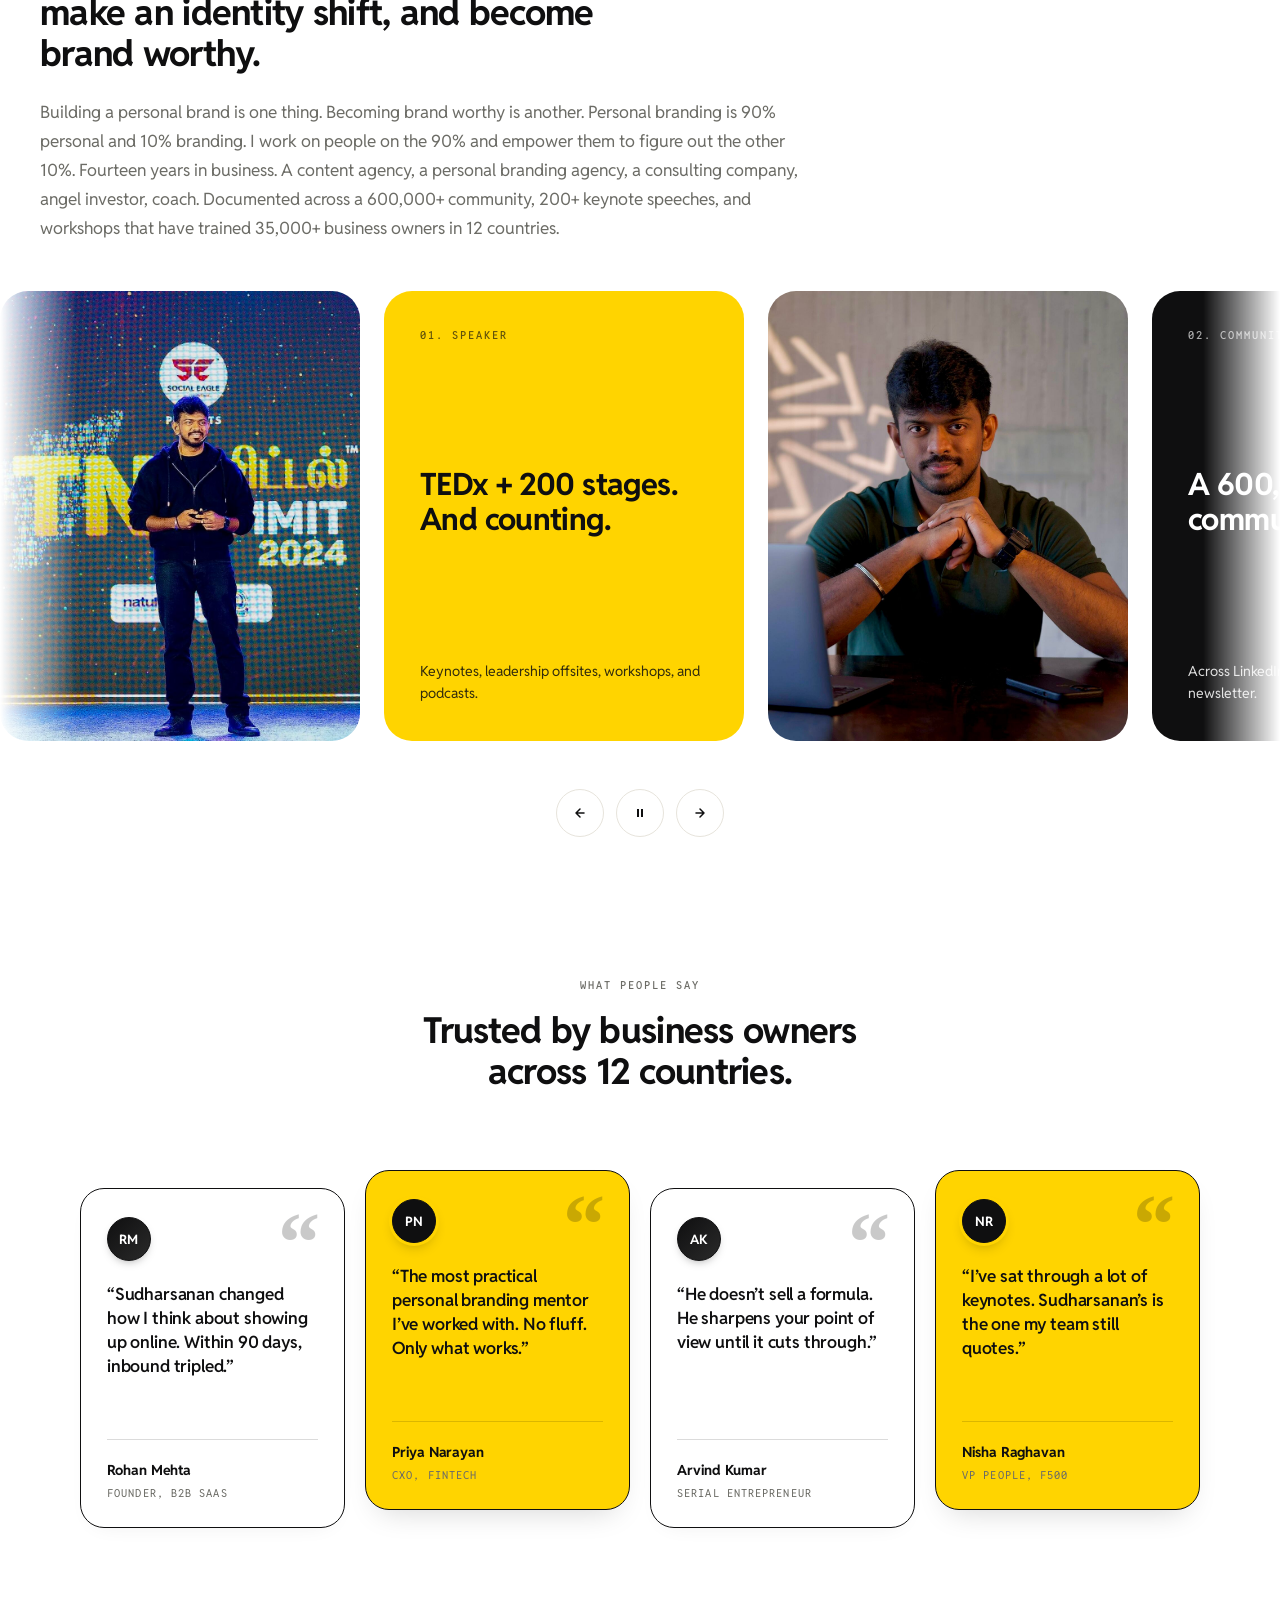
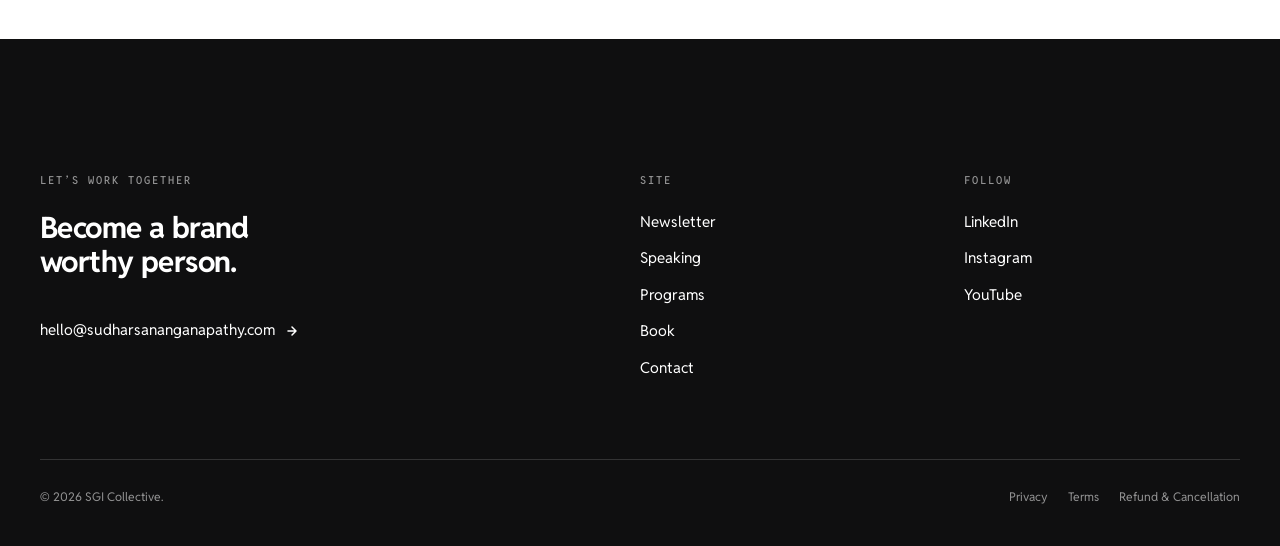
==== commit a0556408: "Replace 3D book mock with cover image on home, retitle both pages to Becoming Known Co-Authored-By: " ====
--- a/index.html
+++ b/index.html
@@ -421,33 +421,15 @@
     <section class="book">
       <div class="wrap">
         <div class="book__grid">
-          <div class="book-scene reveal">
-            <div class="book__mock">
-              <div class="book__spine" aria-hidden="true"></div>
-              <div class="book__pages" aria-hidden="true"></div>
-              <div class="book__face">
-                <div class="book__mock-head">
-                  <span>Coming 2026</span>
-                  <span>Non-fiction</span>
-                </div>
-                <div>
-                  <h2 class="book__mock-title">
-                    Zero&nbsp;bullshit<br />
-                    <span class="book__mock-accent">personal&nbsp;branding.</span>
-                  </h2>
-                  <div style="margin-top: 24px; font-size: 13px; line-height: 1.6; opacity: 0.72; max-width: 28ch;">
-                    Personal branding is 90% personal and 10% branding. This is
-                    the book about the 90%.
-                  </div>
-                </div>
-                <div class="book__mock-author">Sudharsanan Ganapathy</div>
-              </div>
+          <div class="reveal" style="display:flex;align-items:center;justify-content:center;">
+            <div style="aspect-ratio:1/1;width:100%;max-width:480px;overflow:hidden;border-radius:28px;box-shadow:18px 18px 0 0 var(--signal);display:flex;align-items:center;justify-content:center;">
+              <img src="images/book-cover.png" alt="Becoming Known — Sudharsanan Ganapathy" style="width:100%;height:100%;object-fit:contain;" />
             </div>
           </div>
           <div class="reveal">
             <span class="eyebrow">The book</span>
             <h2 class="display-lg" style="margin-top: 20px;">
-              Zero bullshit guide to personal&nbsp;branding.
+              Becoming known.
             </h2>
             <p class="lede" style="margin-top: 24px;">
               You can&rsquo;t document what does not exist. Personal branding
--- a/styles.css
+++ b/styles.css
@@ -240,9 +240,17 @@
 }
 
 .logo__sig {
-  height: 192px;
+  height: 120px;
   width: auto;
   display: block;
+  margin-left: -8px;
+}
+
+@media (min-width: 768px) {
+  .logo__sig {
+    height: 192px;
+    margin-left: -16px;
+  }
 }
 
 .nav__links {
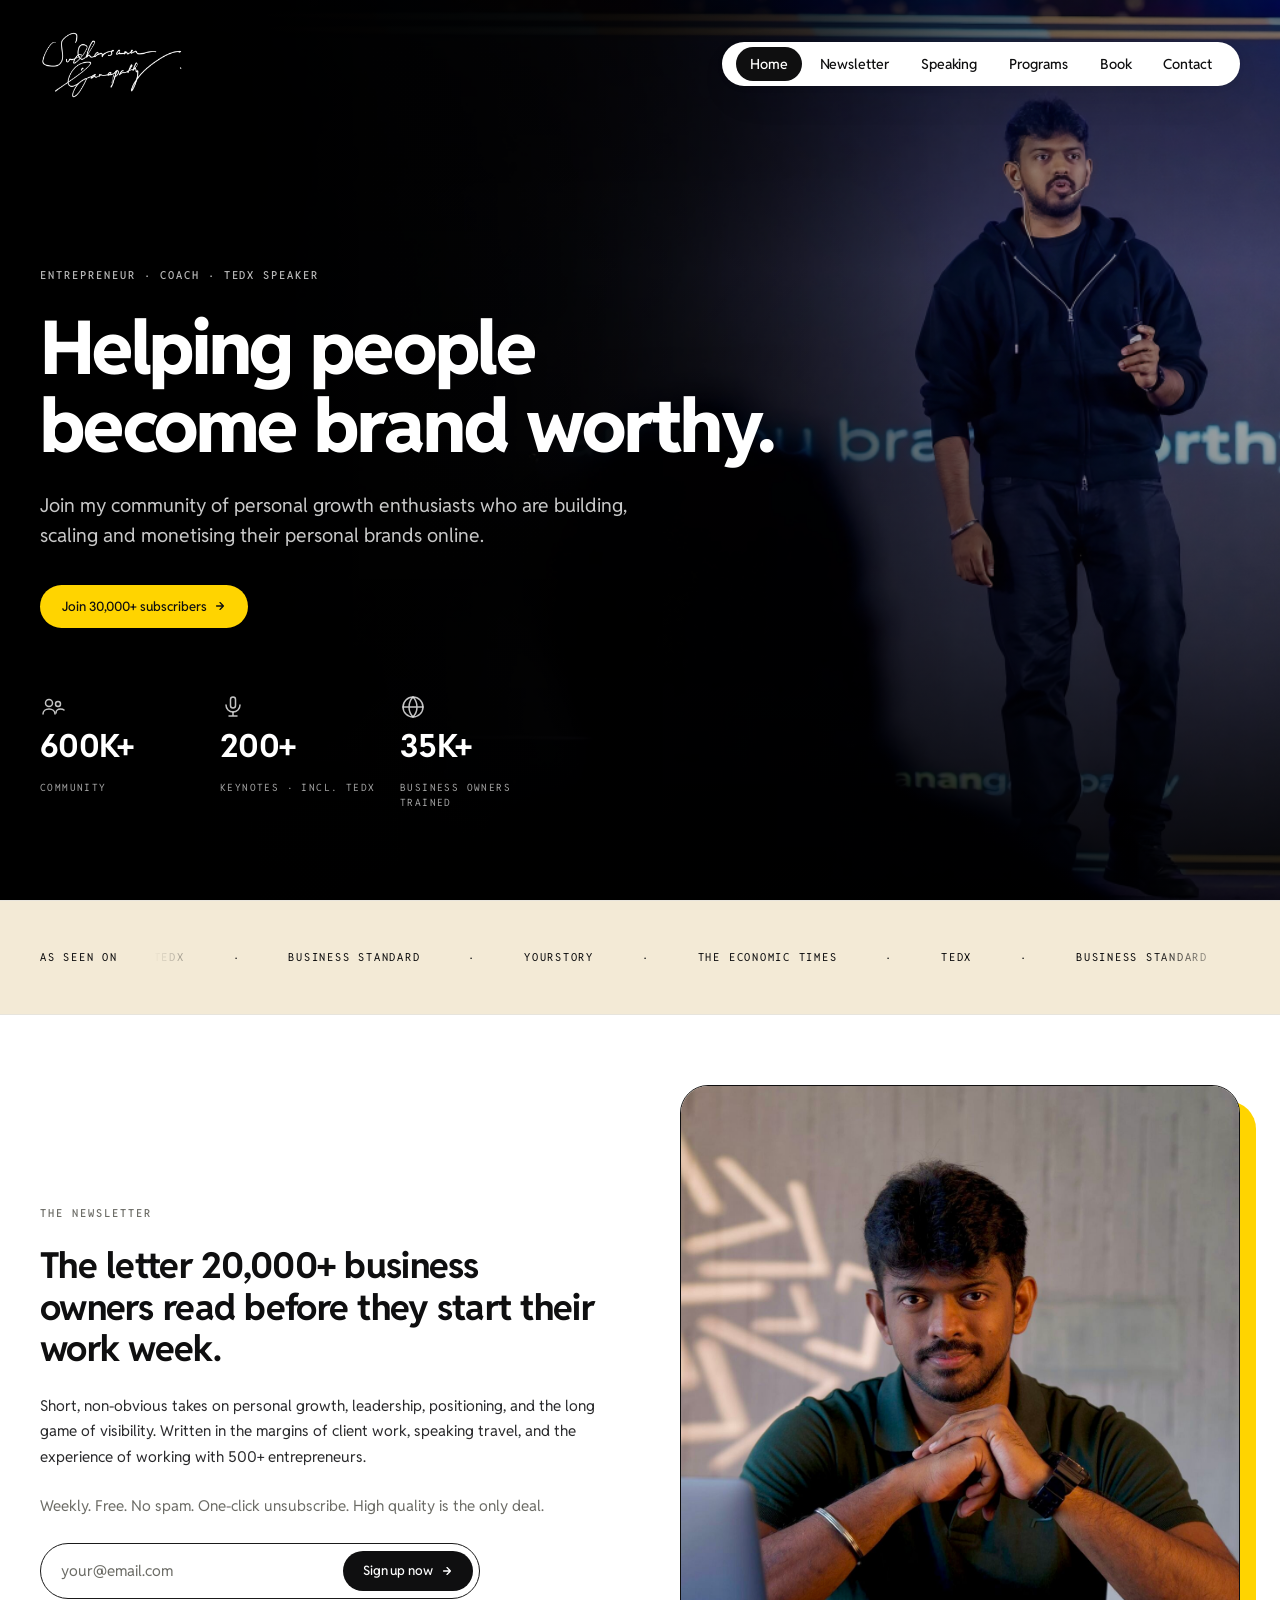
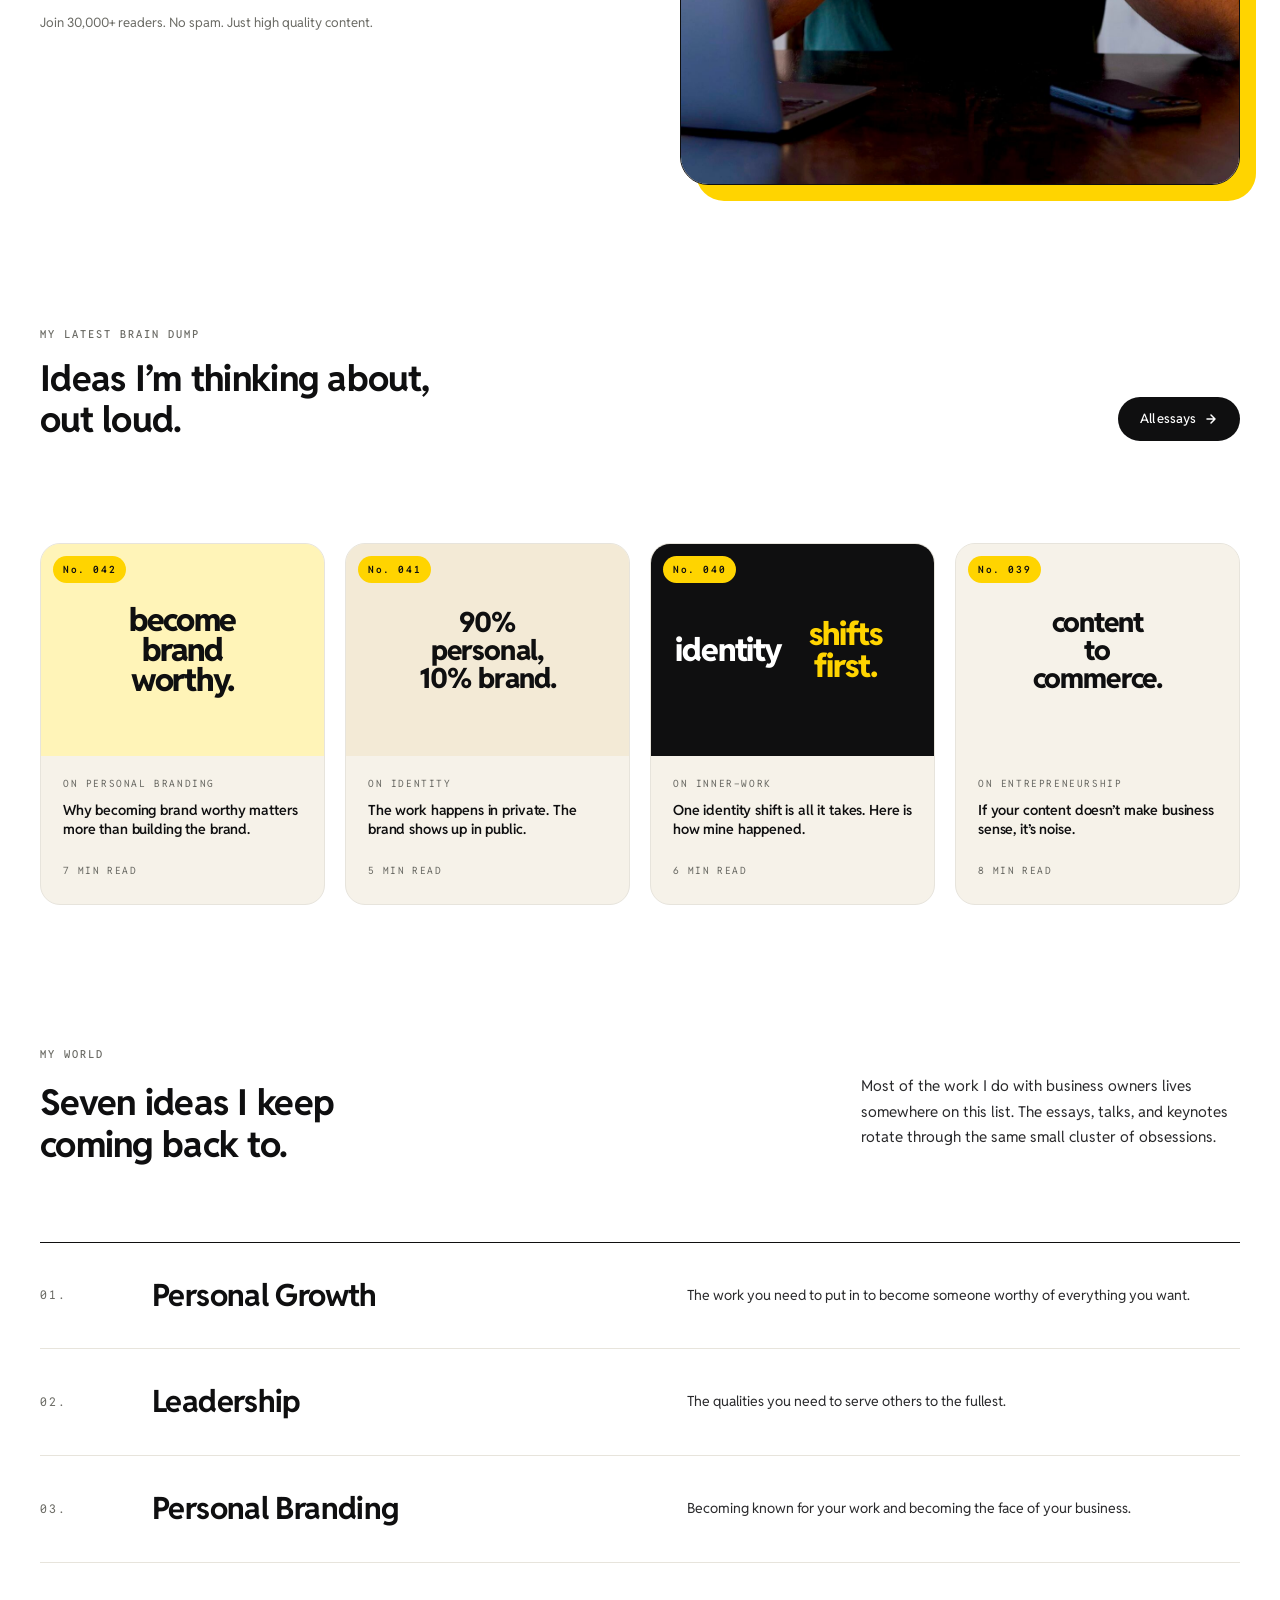
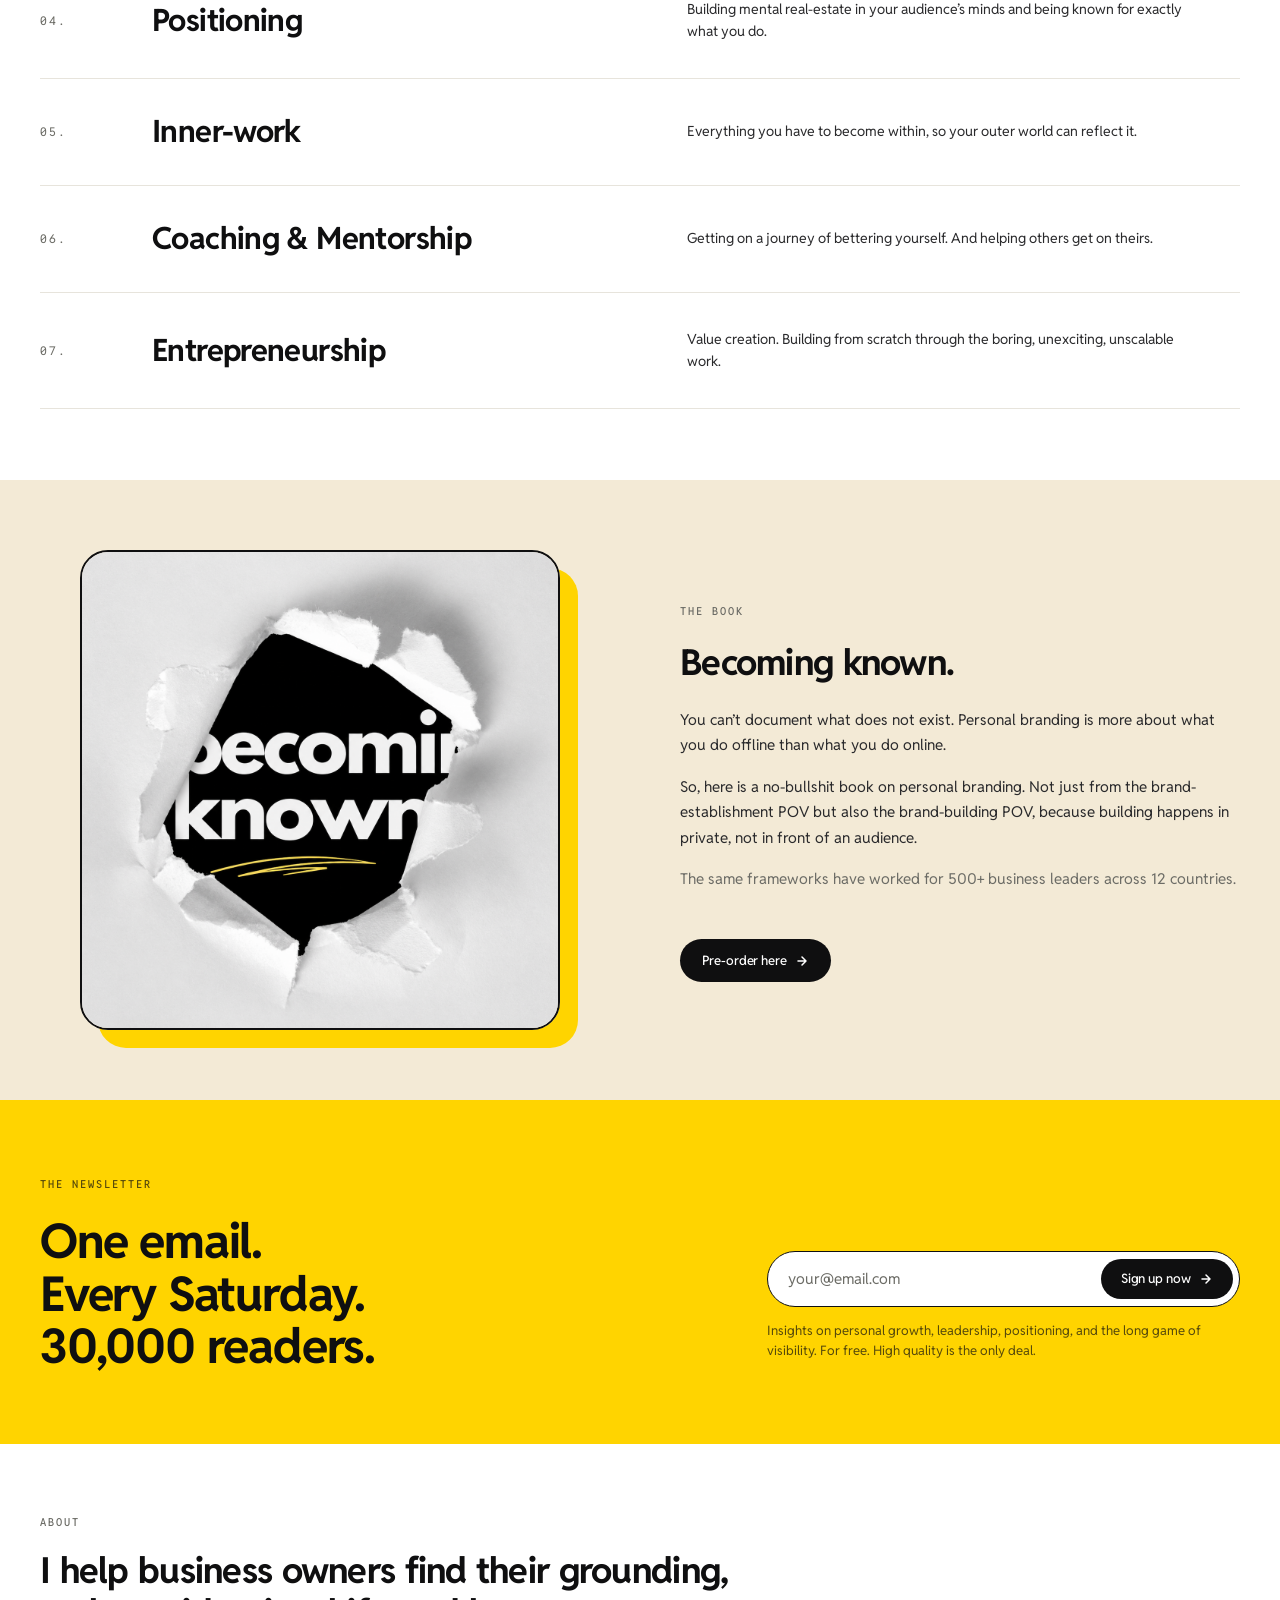
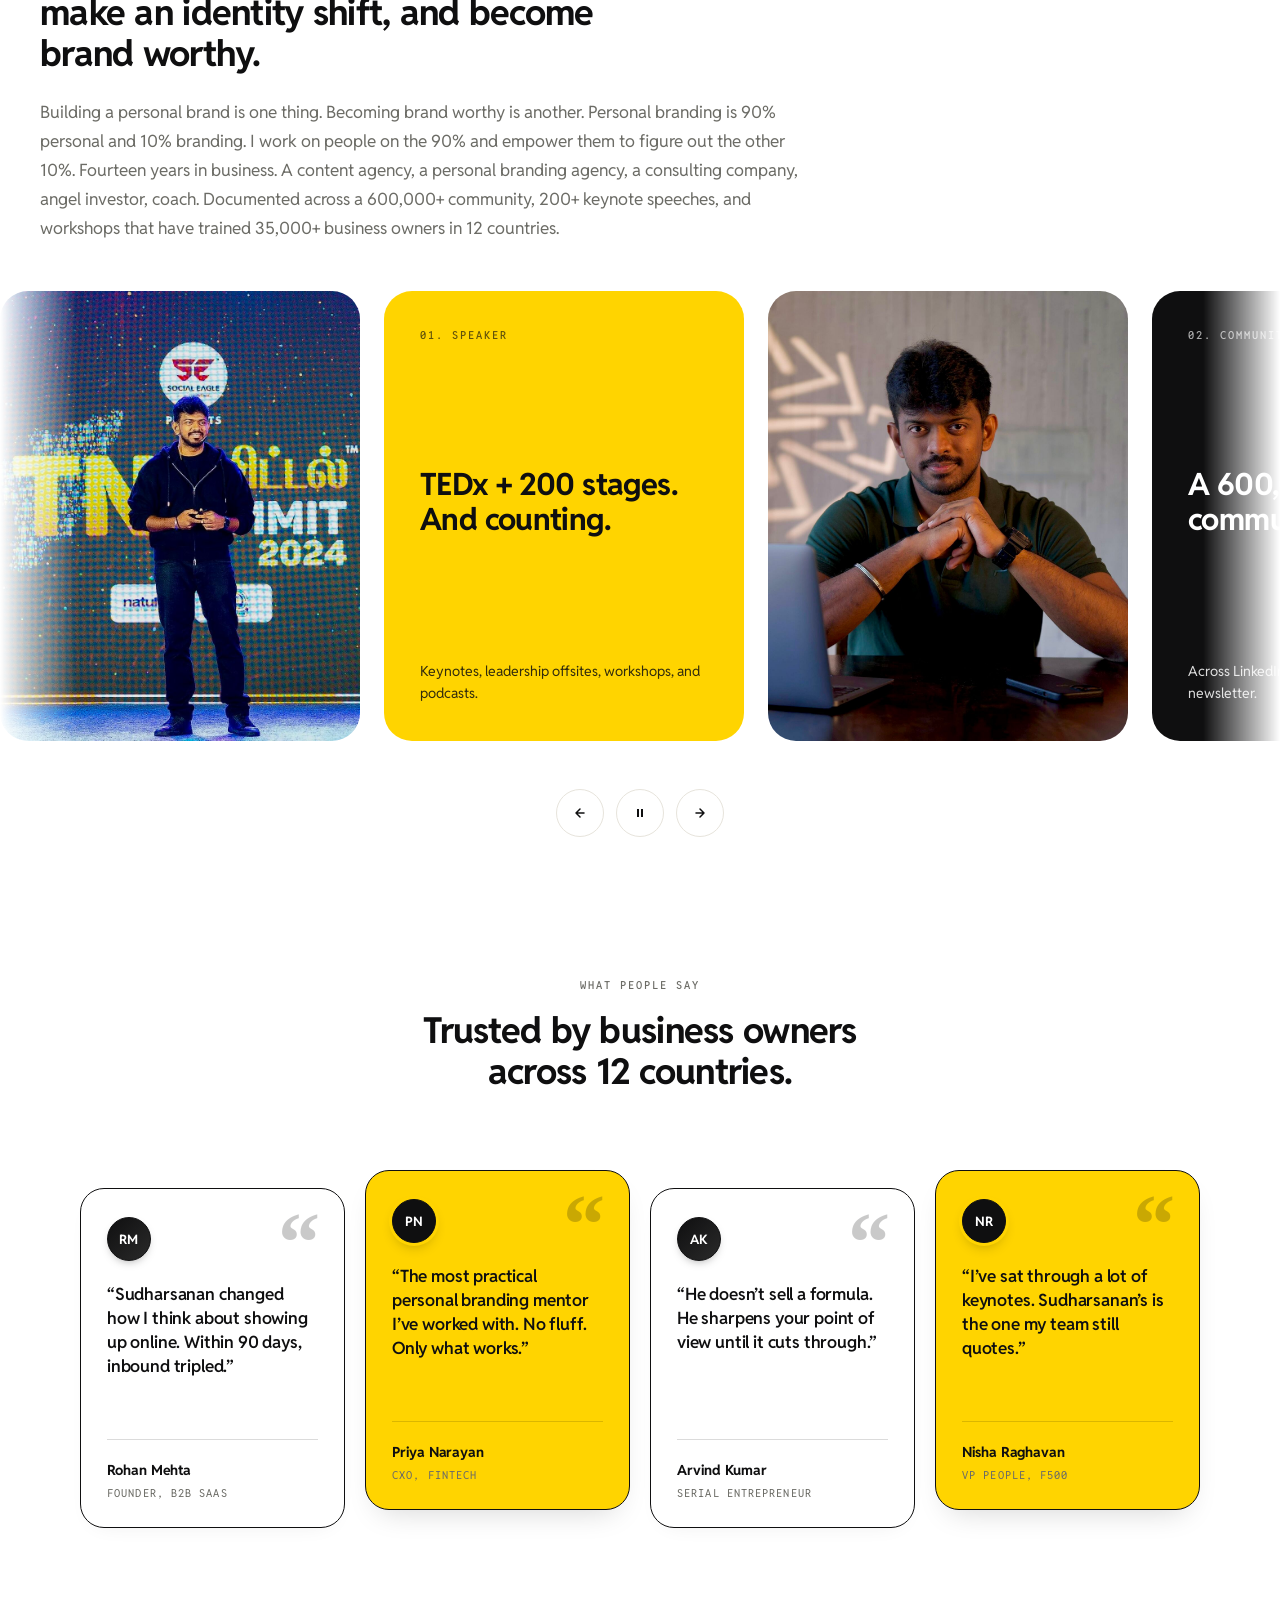
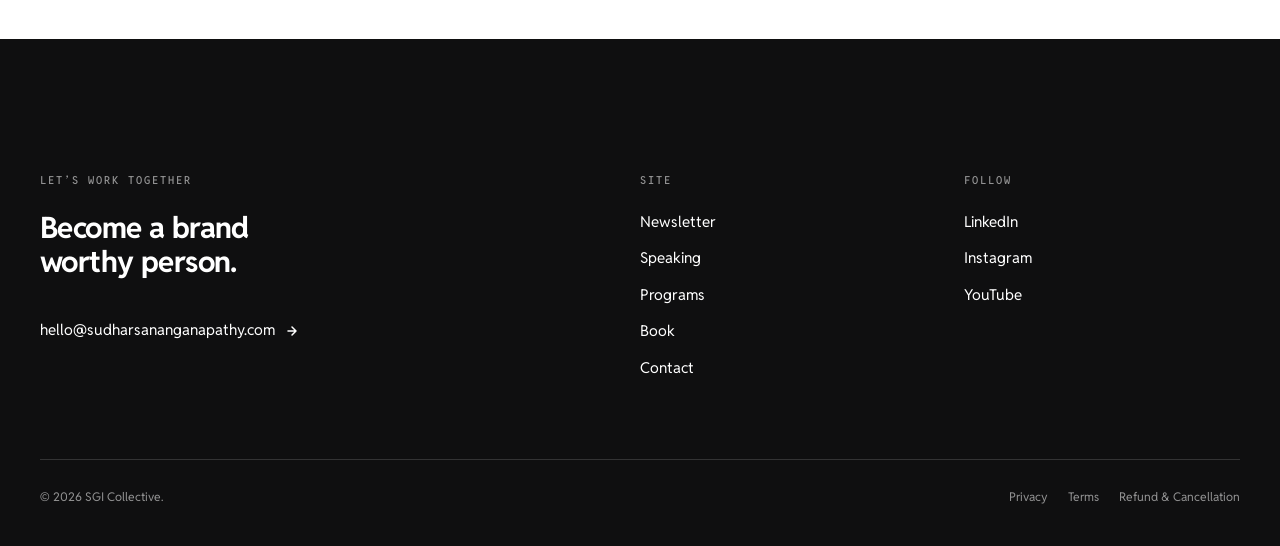
==== commit f67afaa9: "Add black outline border to book cover image on home page Co-Authored-By: Claude Sonnet 4.6 <noreply" ====
--- a/index.html
+++ b/index.html
@@ -422,7 +422,7 @@
       <div class="wrap">
         <div class="book__grid">
           <div class="reveal" style="display:flex;align-items:center;justify-content:center;">
-            <div style="aspect-ratio:1/1;width:100%;max-width:480px;overflow:hidden;border-radius:28px;box-shadow:18px 18px 0 0 var(--signal);display:flex;align-items:center;justify-content:center;">
+            <div style="aspect-ratio:1/1;width:100%;max-width:480px;overflow:hidden;border-radius:28px;box-shadow:18px 18px 0 0 var(--signal);border:2px solid var(--ink);display:flex;align-items:center;justify-content:center;">
               <img src="images/book-cover.png" alt="Becoming Known — Sudharsanan Ganapathy" style="width:100%;height:100%;object-fit:contain;" />
             </div>
           </div>
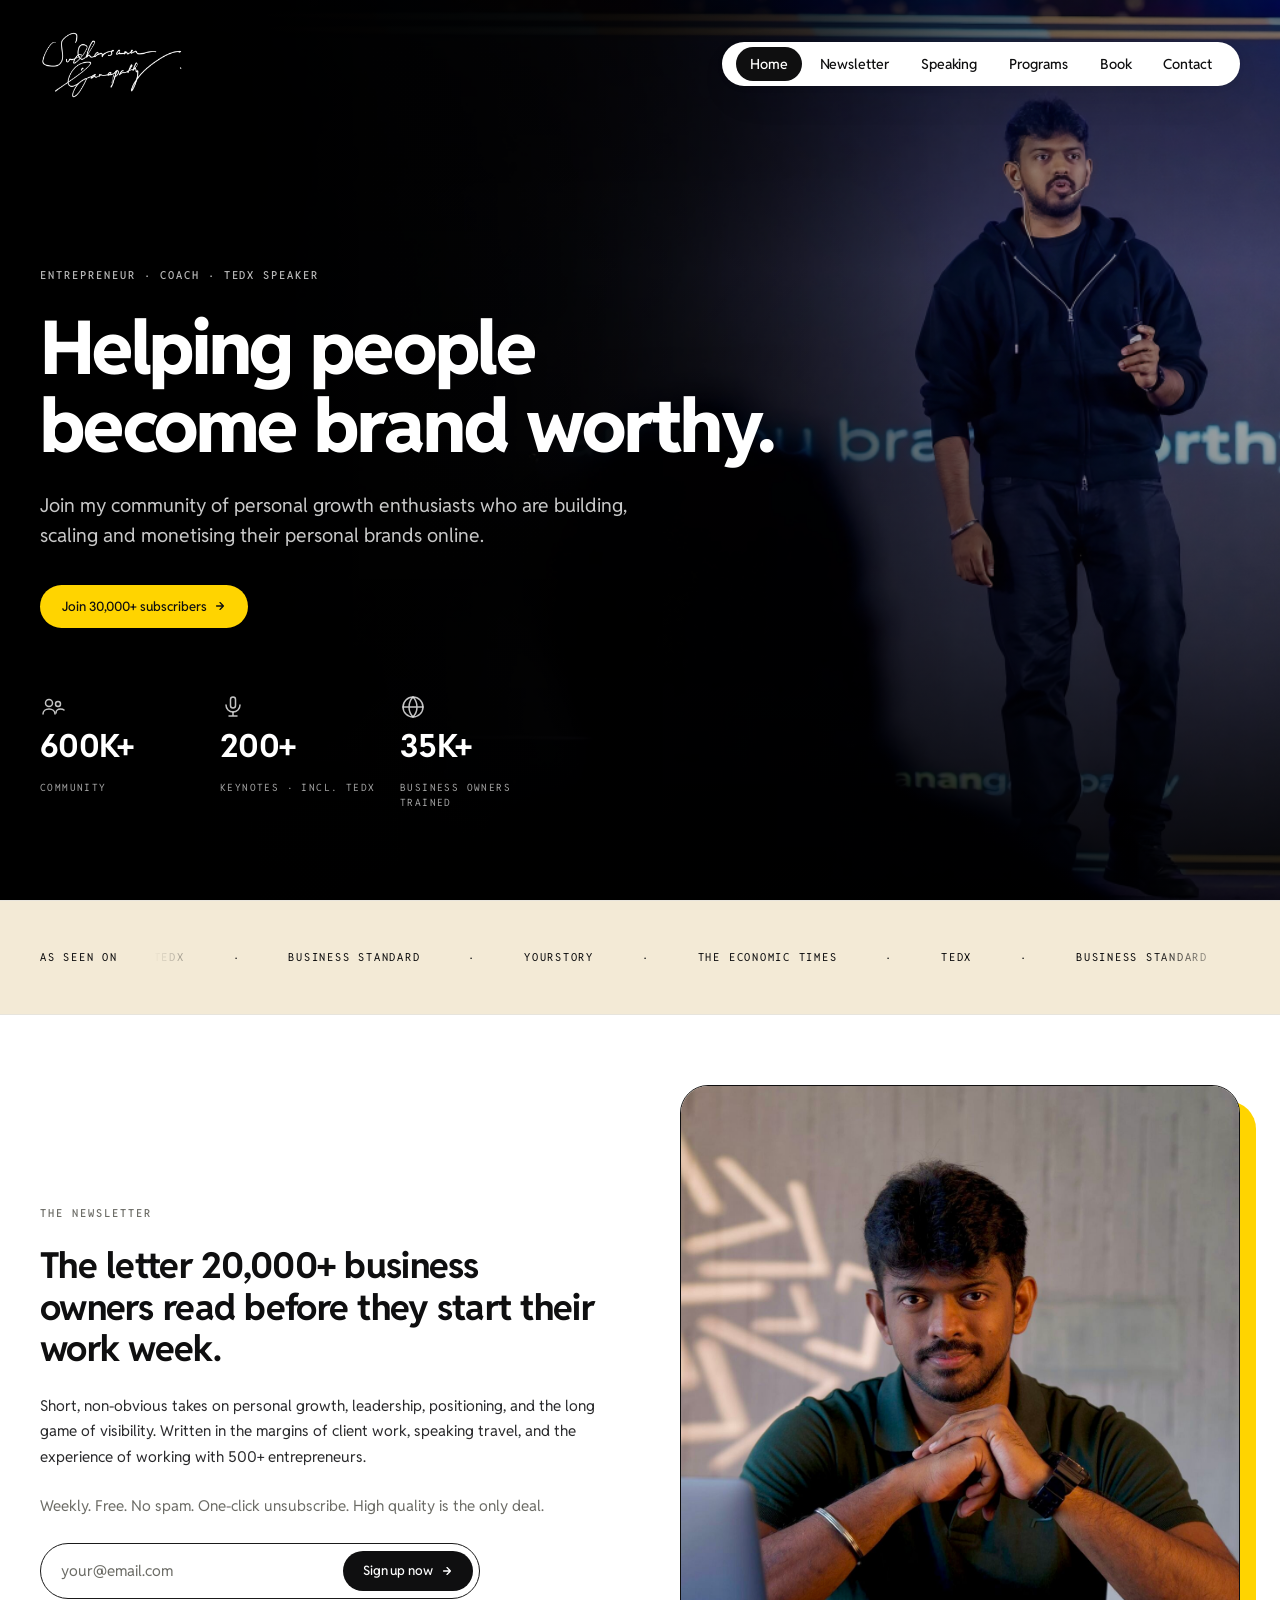
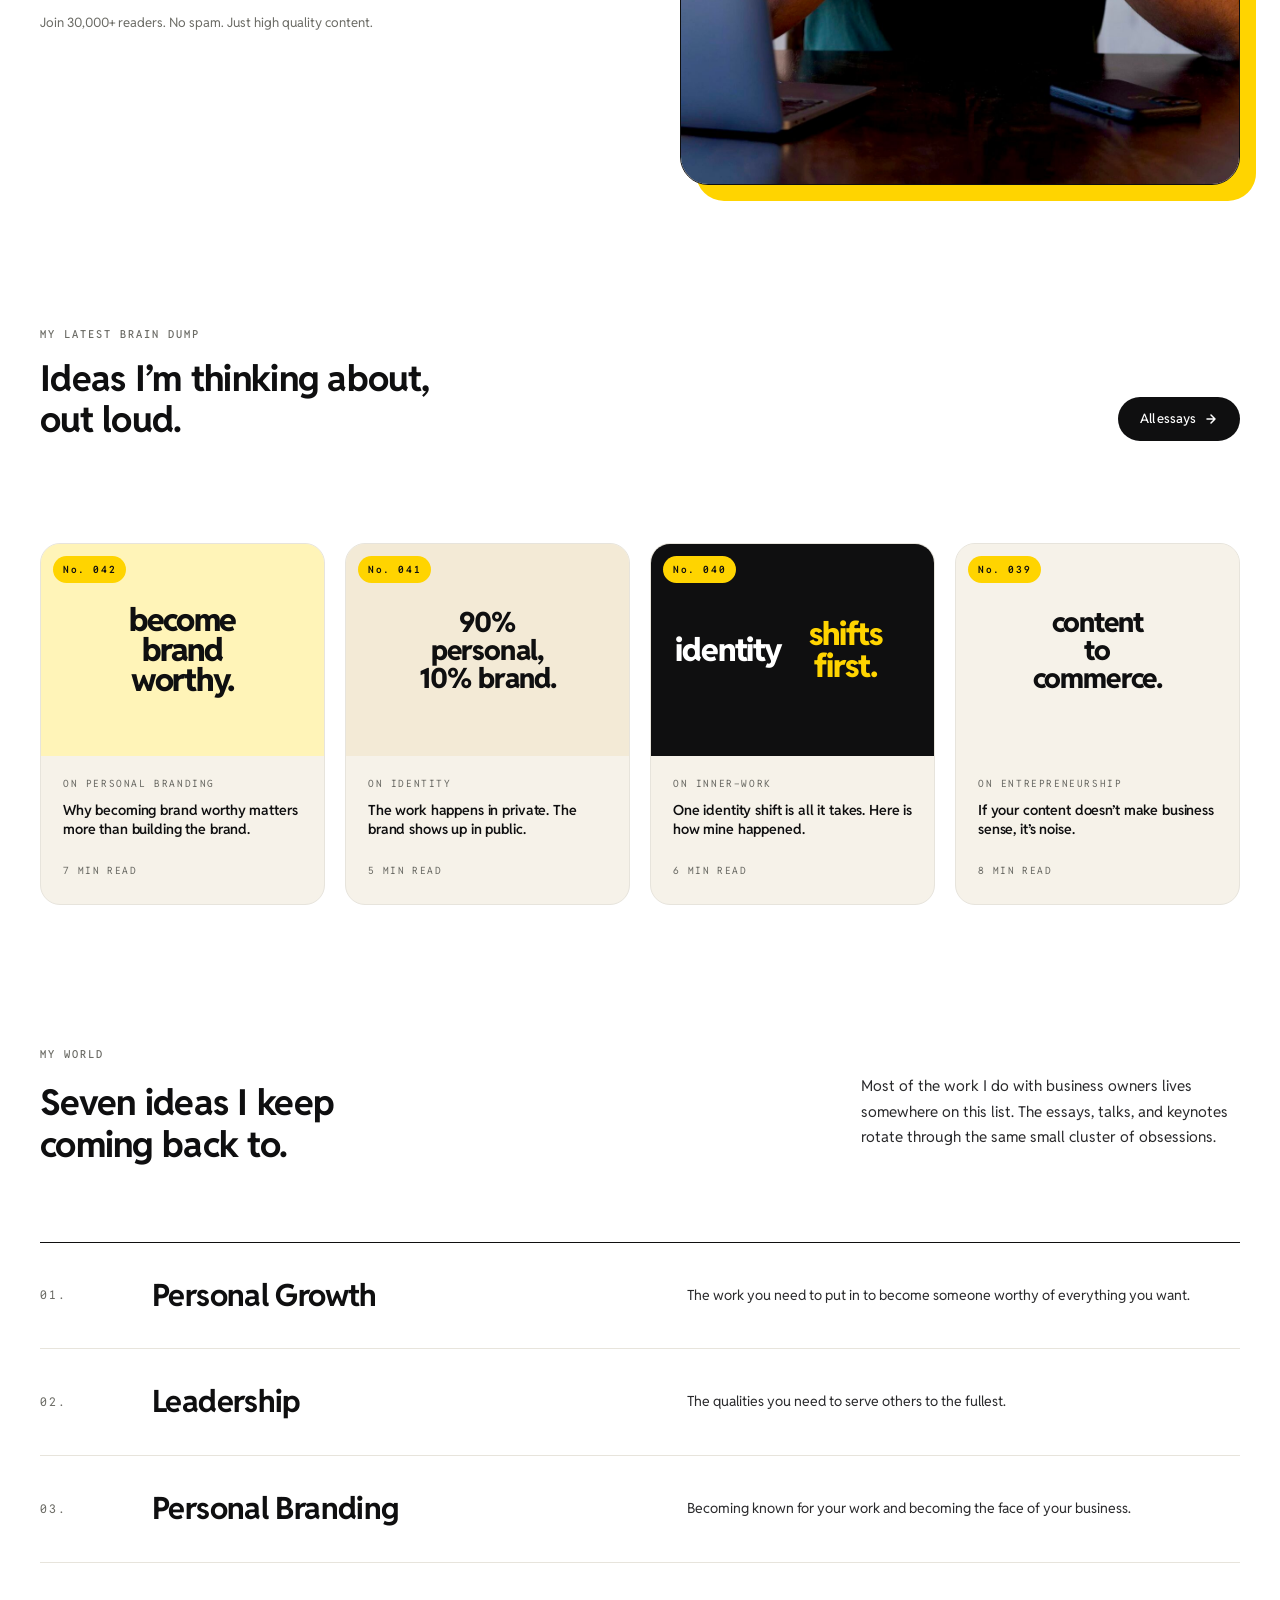
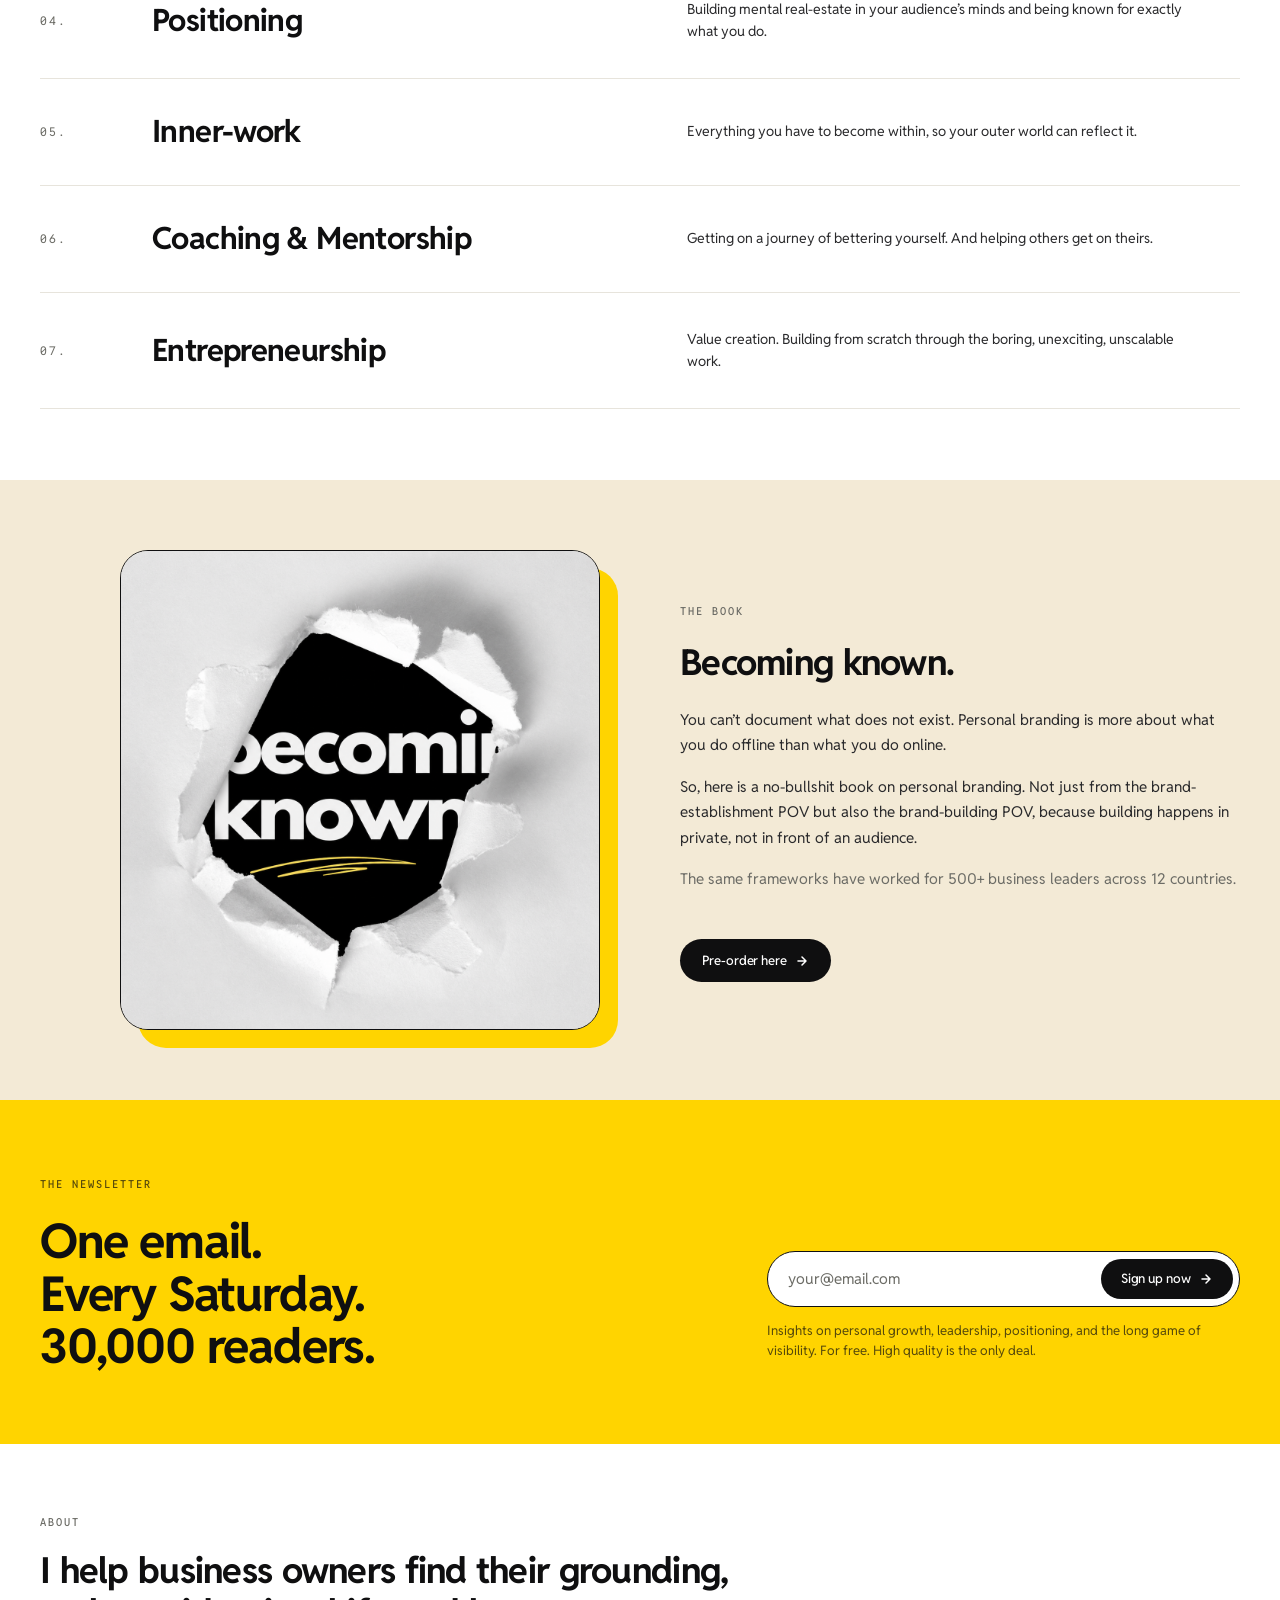
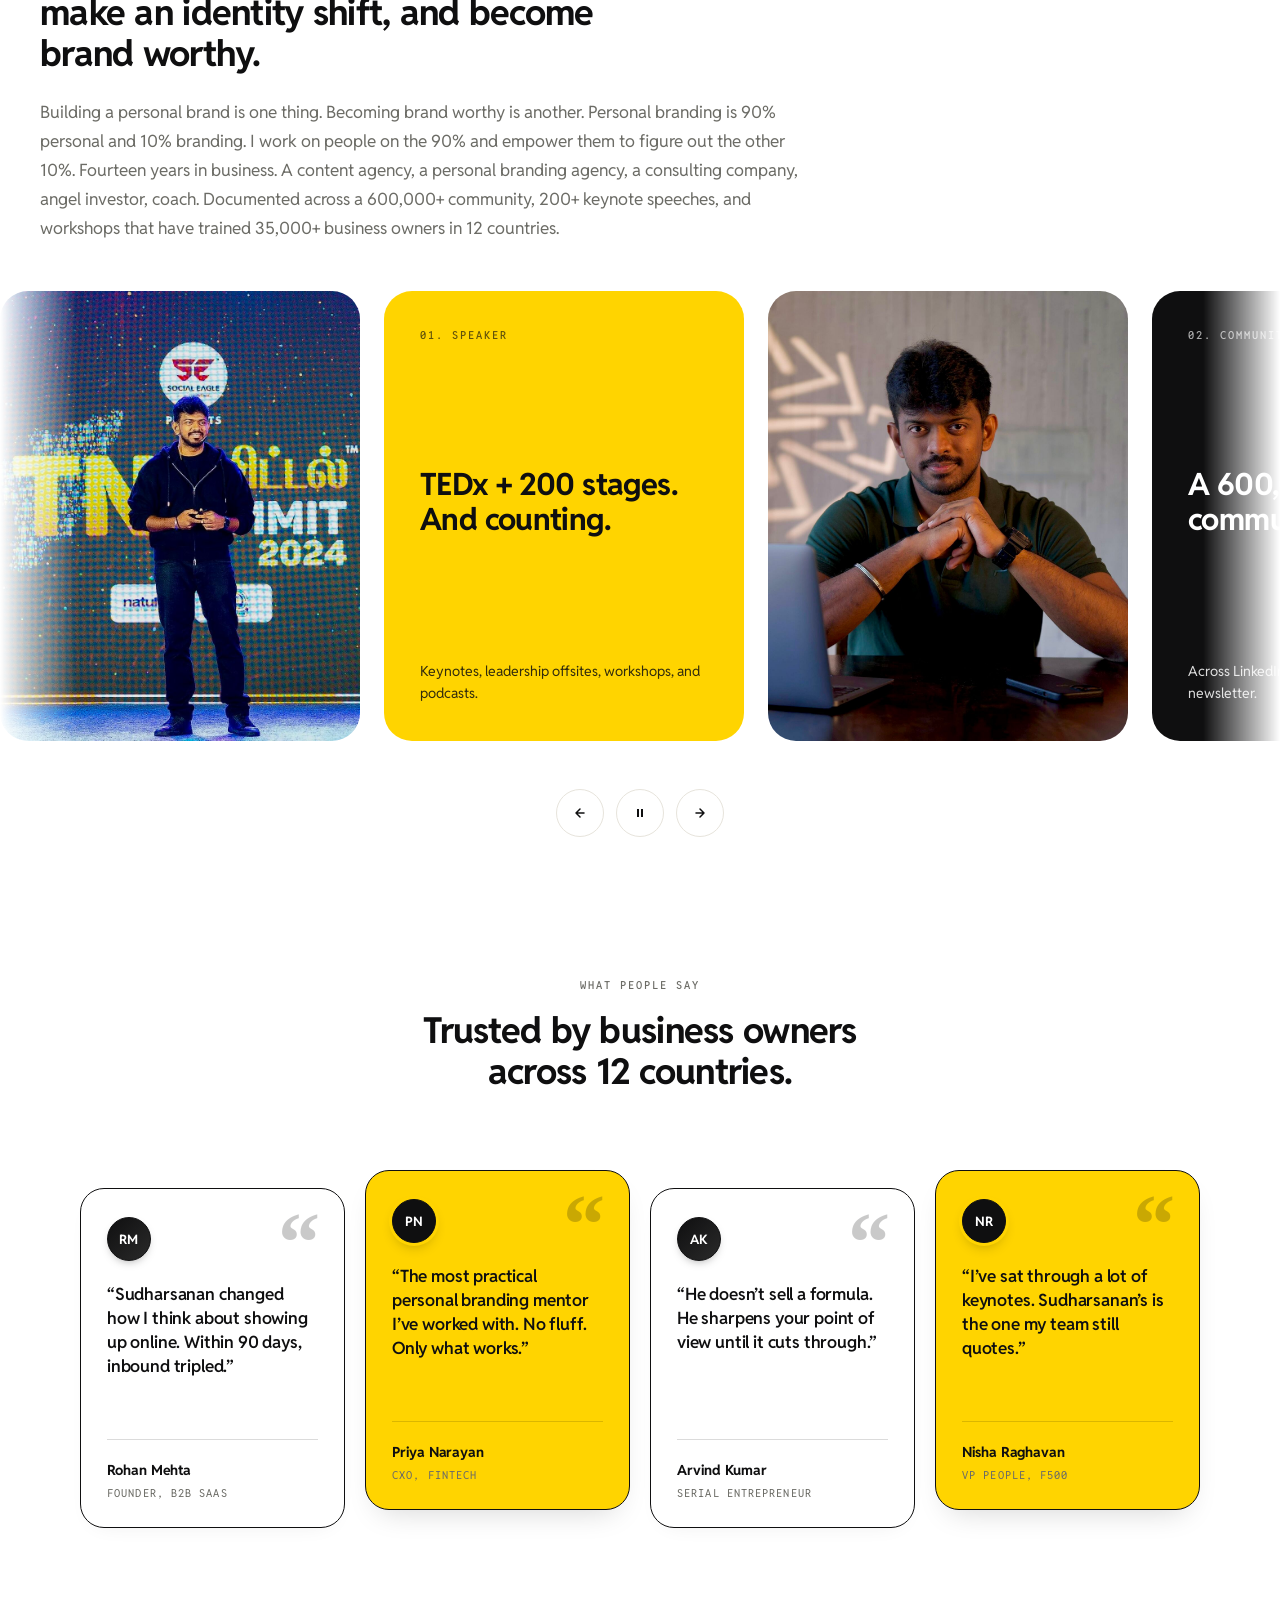
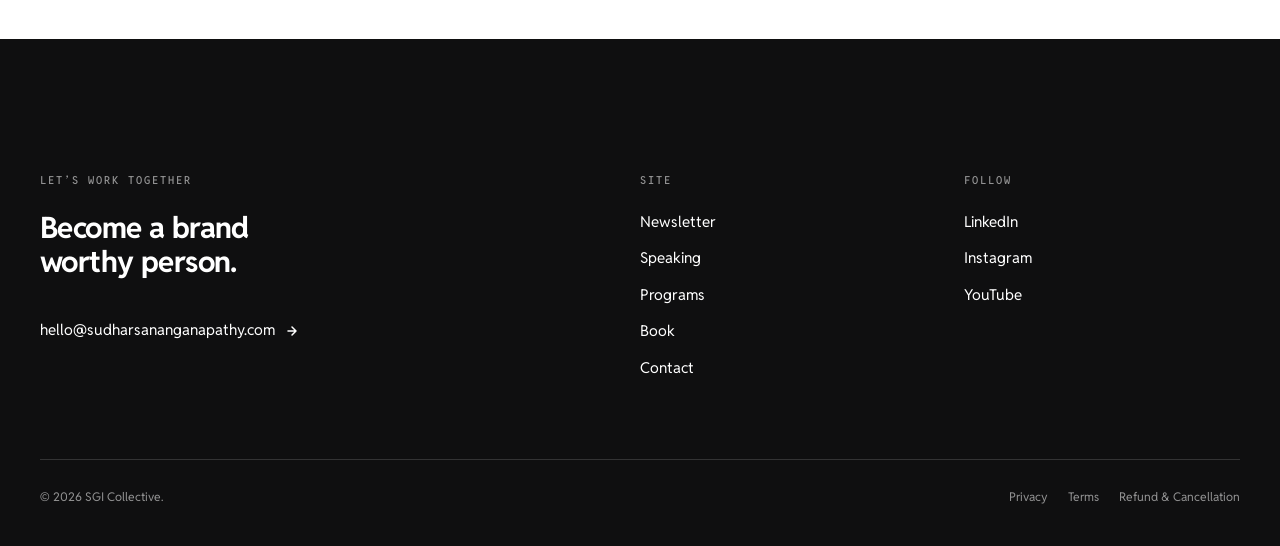
==== commit 9e1f81f8: "Use hero__media--book class on home book image to match book page styling Co-Authored-By: Claude Son" ====
--- a/index.html
+++ b/index.html
@@ -421,10 +421,8 @@
     <section class="book">
       <div class="wrap">
         <div class="book__grid">
-          <div class="reveal" style="display:flex;align-items:center;justify-content:center;">
-            <div style="aspect-ratio:1/1;width:100%;max-width:480px;overflow:hidden;border-radius:28px;box-shadow:18px 18px 0 0 var(--signal);border:2px solid var(--ink);display:flex;align-items:center;justify-content:center;">
-              <img src="images/book-cover.png" alt="Becoming Known — Sudharsanan Ganapathy" style="width:100%;height:100%;object-fit:contain;" />
-            </div>
+          <div class="hero__media hero__media--book reveal" style="aspect-ratio:1/1;max-width:480px;">
+            <img src="images/book-cover.png" alt="Becoming Known — Sudharsanan Ganapathy" style="width:100%;height:100%;object-fit:contain;" />
           </div>
           <div class="reveal">
             <span class="eyebrow">The book</span>
--- a/styles.css
+++ b/styles.css
@@ -1598,182 +1598,6 @@
   }
 }
 
-.book-scene {
-  perspective: 1800px;
-  perspective-origin: 50% 50%;
-  display: flex;
-  align-items: center;
-  justify-content: center;
-  min-height: clamp(420px, 50vw, 560px);
-  position: relative;
-}
-
-.book-scene::after {
-  content: "";
-  position: absolute;
-  left: 50%;
-  bottom: 8%;
-  width: clamp(220px, 30vw, 340px);
-  height: 24px;
-  transform: translateX(-50%);
-  background: radial-gradient(ellipse at center, rgba(0, 0, 0, 0.22), transparent 72%);
-  filter: blur(2px);
-  animation: book-shadow 6s ease-in-out infinite;
-  pointer-events: none;
-  z-index: 0;
-}
-
-.book__mock {
-  position: relative;
-  width: clamp(240px, 32vw, 340px);
-  aspect-ratio: 3 / 4;
-  transform-style: preserve-3d;
-  transform: rotateY(-22deg) rotateX(4deg);
-  animation: book-float 6s ease-in-out infinite;
-  z-index: 1;
-  will-change: transform;
-}
-
-.book__face {
-  position: absolute;
-  inset: 0;
-  background: linear-gradient(145deg, #1a1a1c 0%, #0a0a0b 100%);
-  color: var(--paper);
-  border-radius: 4px 10px 10px 4px;
-  padding: 40px 34px 34px 44px;
-  display: flex;
-  flex-direction: column;
-  justify-content: space-between;
-  box-shadow:
-    -24px 24px 60px -24px rgba(0, 0, 0, 0.4),
-    inset 1px 0 0 rgba(255, 255, 255, 0.06);
-  overflow: hidden;
-}
-
-.book__face::before {
-  content: "";
-  position: absolute;
-  top: 0;
-  left: 18px;
-  bottom: 0;
-  width: 1px;
-  background: linear-gradient(
-    to bottom,
-    transparent,
-    rgba(255, 255, 255, 0.12),
-    transparent
-  );
-}
-
-.book__face::after {
-  content: "";
-  position: absolute;
-  top: 0;
-  right: 0;
-  bottom: 0;
-  width: 60%;
-  background: linear-gradient(
-    90deg,
-    transparent,
-    rgba(255, 255, 255, 0.05) 40%,
-    transparent 75%
-  );
-  pointer-events: none;
-}
-
-.book__spine {
-  position: absolute;
-  top: 0;
-  left: 0;
-  width: 26px;
-  height: 100%;
-  background: linear-gradient(90deg, #060607, #14141a 55%, #060607);
-  transform: rotateY(-90deg) translateX(-13px);
-  transform-origin: left center;
-  border-radius: 2px 0 0 2px;
-}
-
-.book__pages {
-  position: absolute;
-  top: 3px;
-  right: 0;
-  bottom: 3px;
-  width: 22px;
-  background:
-    linear-gradient(
-      to right,
-      rgba(0, 0, 0, 0.2),
-      #f1eee3 18%,
-      #fffdf5 55%,
-      #e8e3d2 100%
-    );
-  transform: rotateY(90deg) translateX(11px);
-  transform-origin: right center;
-  border-radius: 0 3px 3px 0;
-  box-shadow: inset 0 0 0 1px rgba(0, 0, 0, 0.06);
-}
-
-@keyframes book-float {
-  0%,
-  100% {
-    transform: rotateY(-22deg) rotateX(4deg) translateY(0);
-  }
-  50% {
-    transform: rotateY(-22deg) rotateX(4deg) translateY(-16px);
-  }
-}
-
-@keyframes book-shadow {
-  0%,
-  100% {
-    transform: translateX(-50%) scaleX(1);
-    opacity: 0.55;
-  }
-  50% {
-    transform: translateX(-50%) scaleX(0.82);
-    opacity: 0.35;
-  }
-}
-
-@media (prefers-reduced-motion: reduce) {
-  .book__mock,
-  .book-scene::after {
-    animation: none;
-  }
-}
-
-.book__mock-head {
-  display: flex;
-  justify-content: space-between;
-  font-family: "Reddit Mono", monospace;
-  font-size: 10px;
-  letter-spacing: 0.16em;
-  text-transform: uppercase;
-  opacity: 0.55;
-}
-
-.book__mock-title {
-  font-size: clamp(20px, 2.4vw, 36px);
-  line-height: 1.05;
-  font-weight: 800;
-  letter-spacing: -0.03em;
-  margin: 48px 0 0;
-}
-
-.book__mock-accent {
-  color: var(--signal);
-  display: inline-block;
-  margin-top: 8px;
-  font-weight: 800;
-}
-
-.book__mock-author {
-  font-family: "Reddit Mono", monospace;
-  font-size: 11px;
-  letter-spacing: 0.18em;
-  text-transform: uppercase;
-  opacity: 0.7;
-}
 
 /* ========================================
    Form page + contact
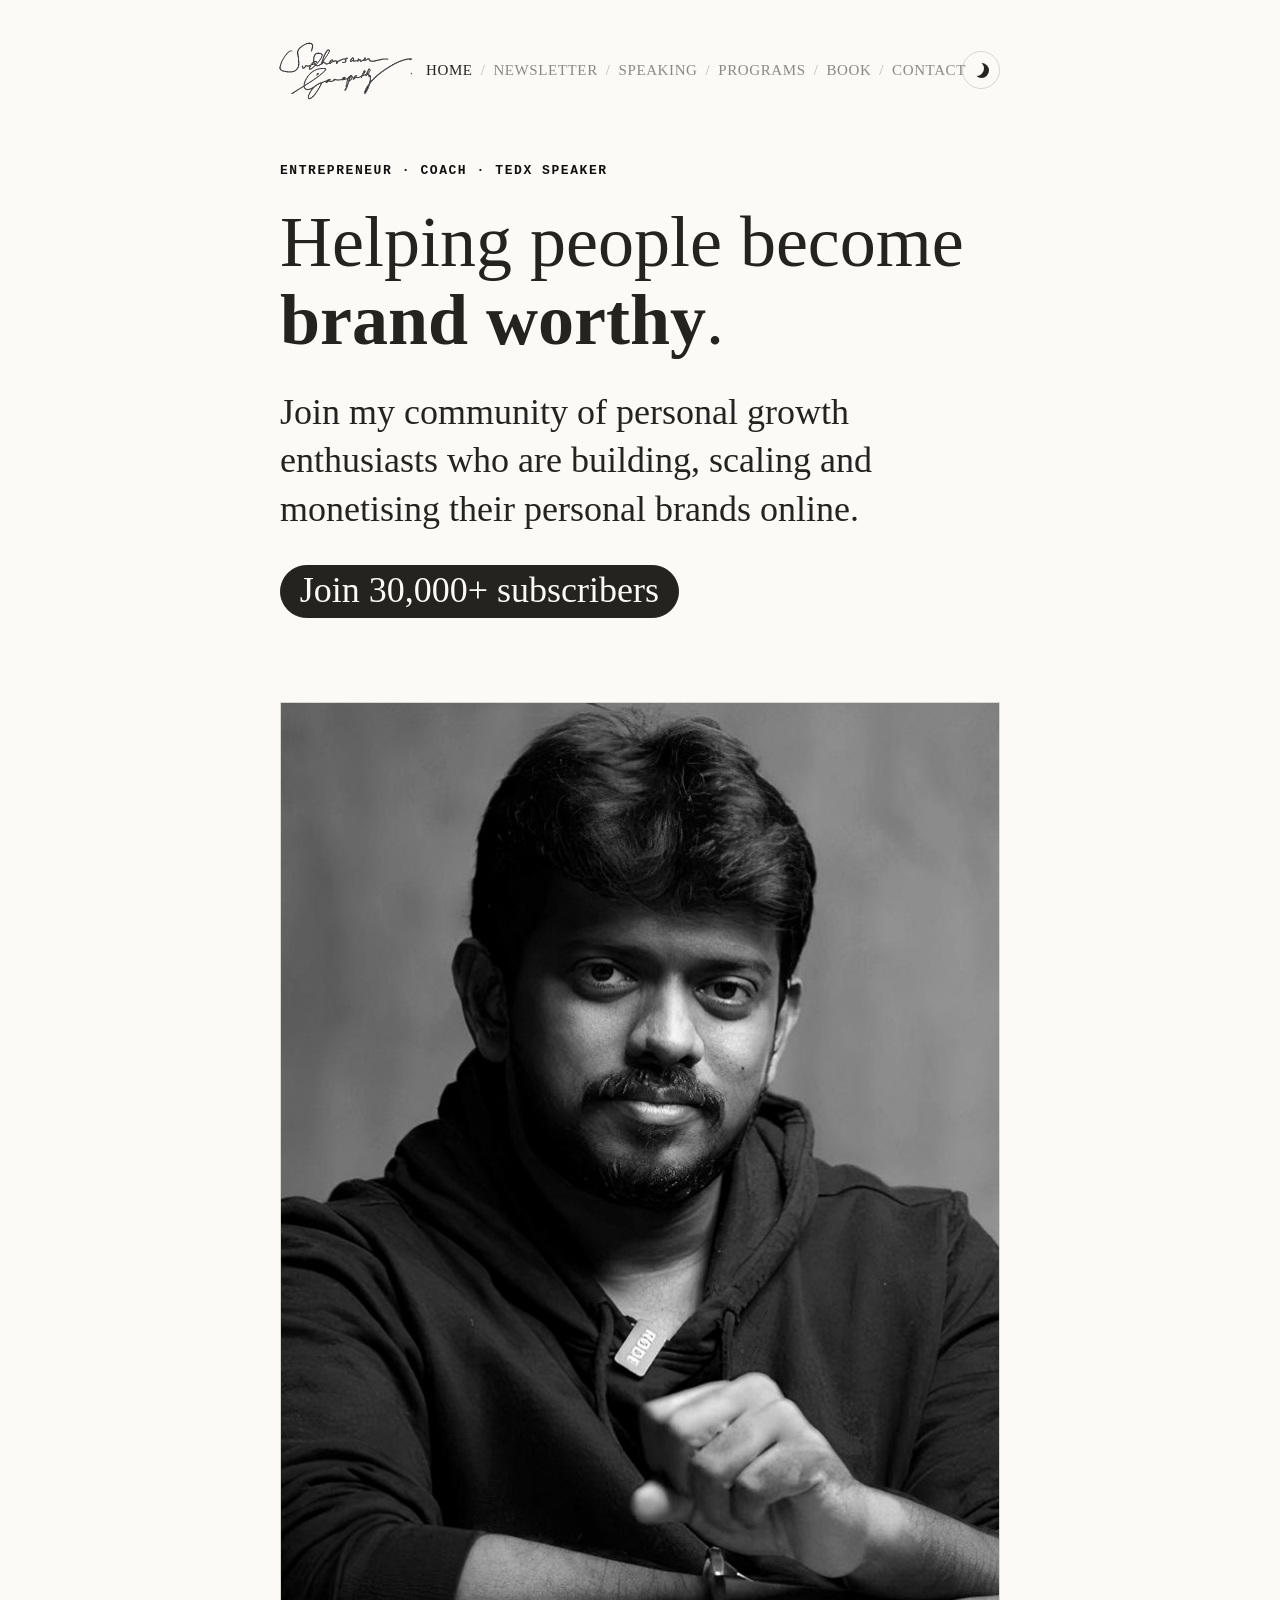
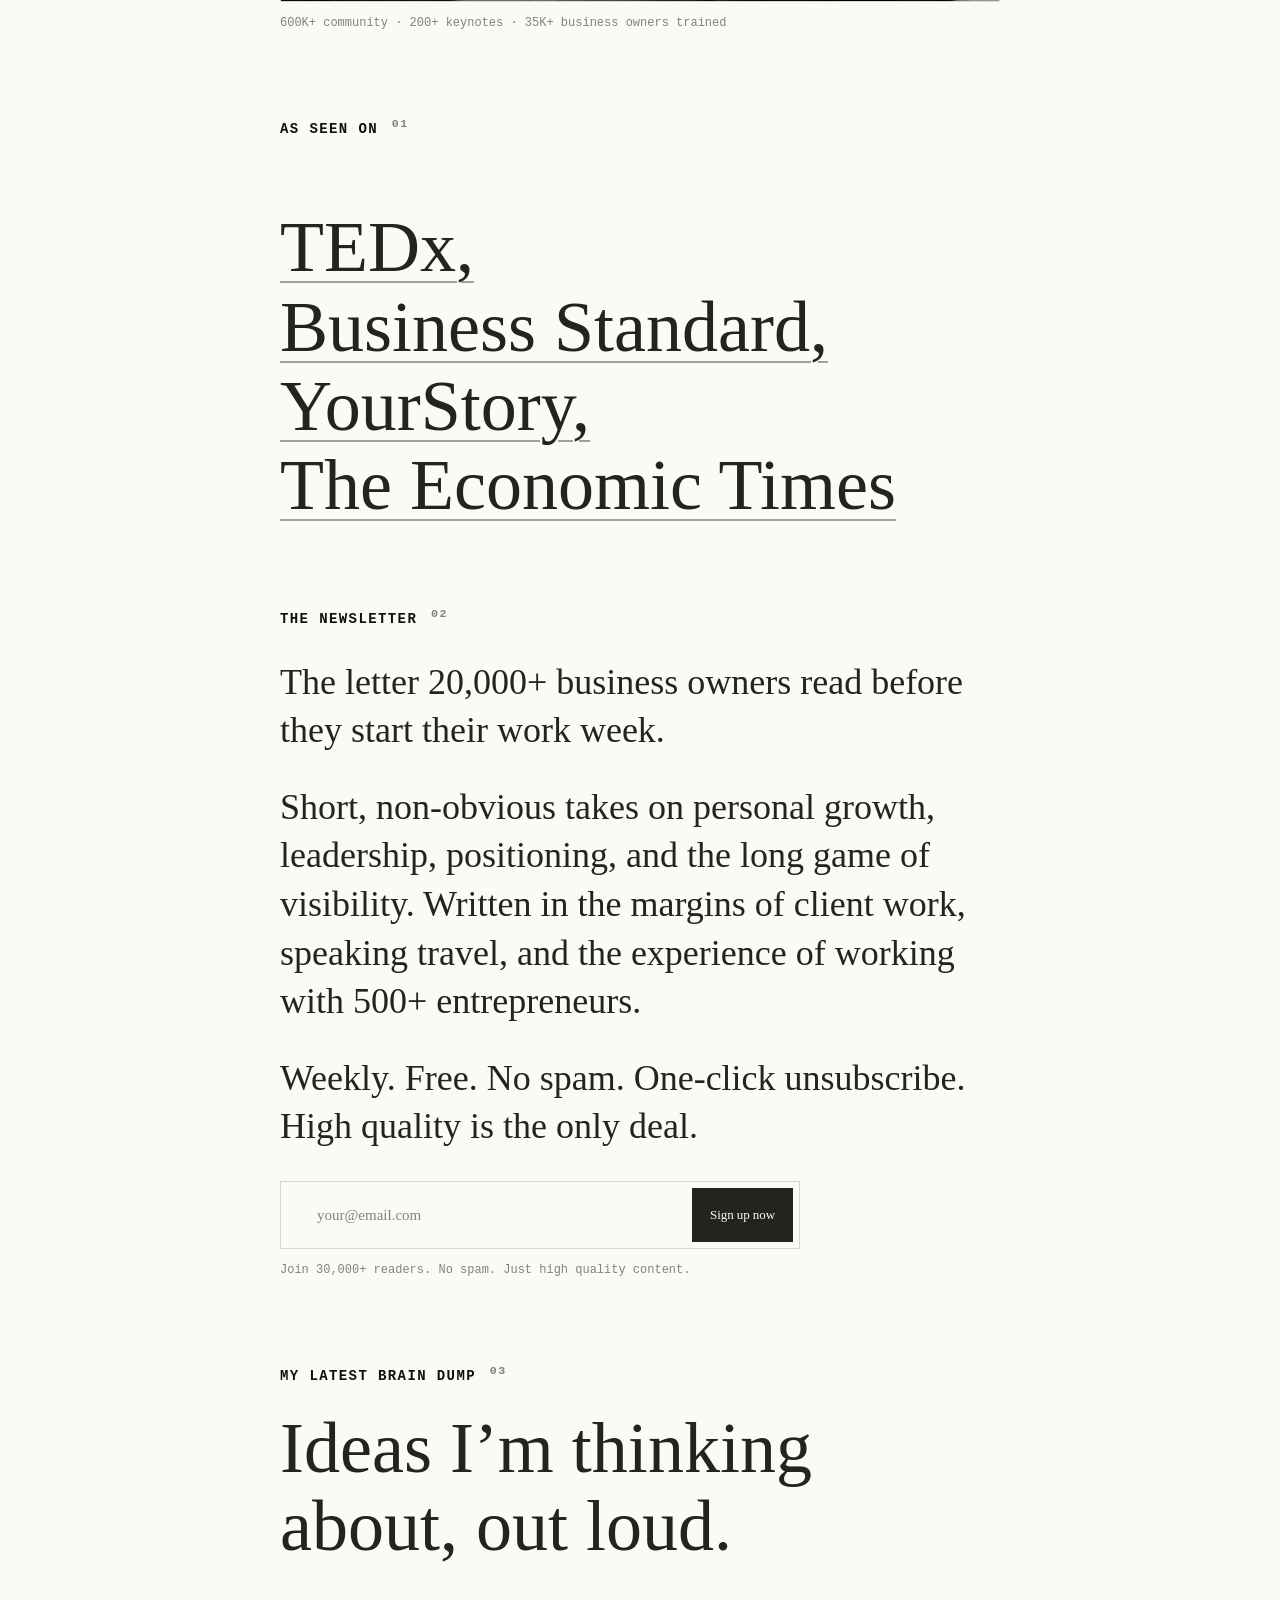
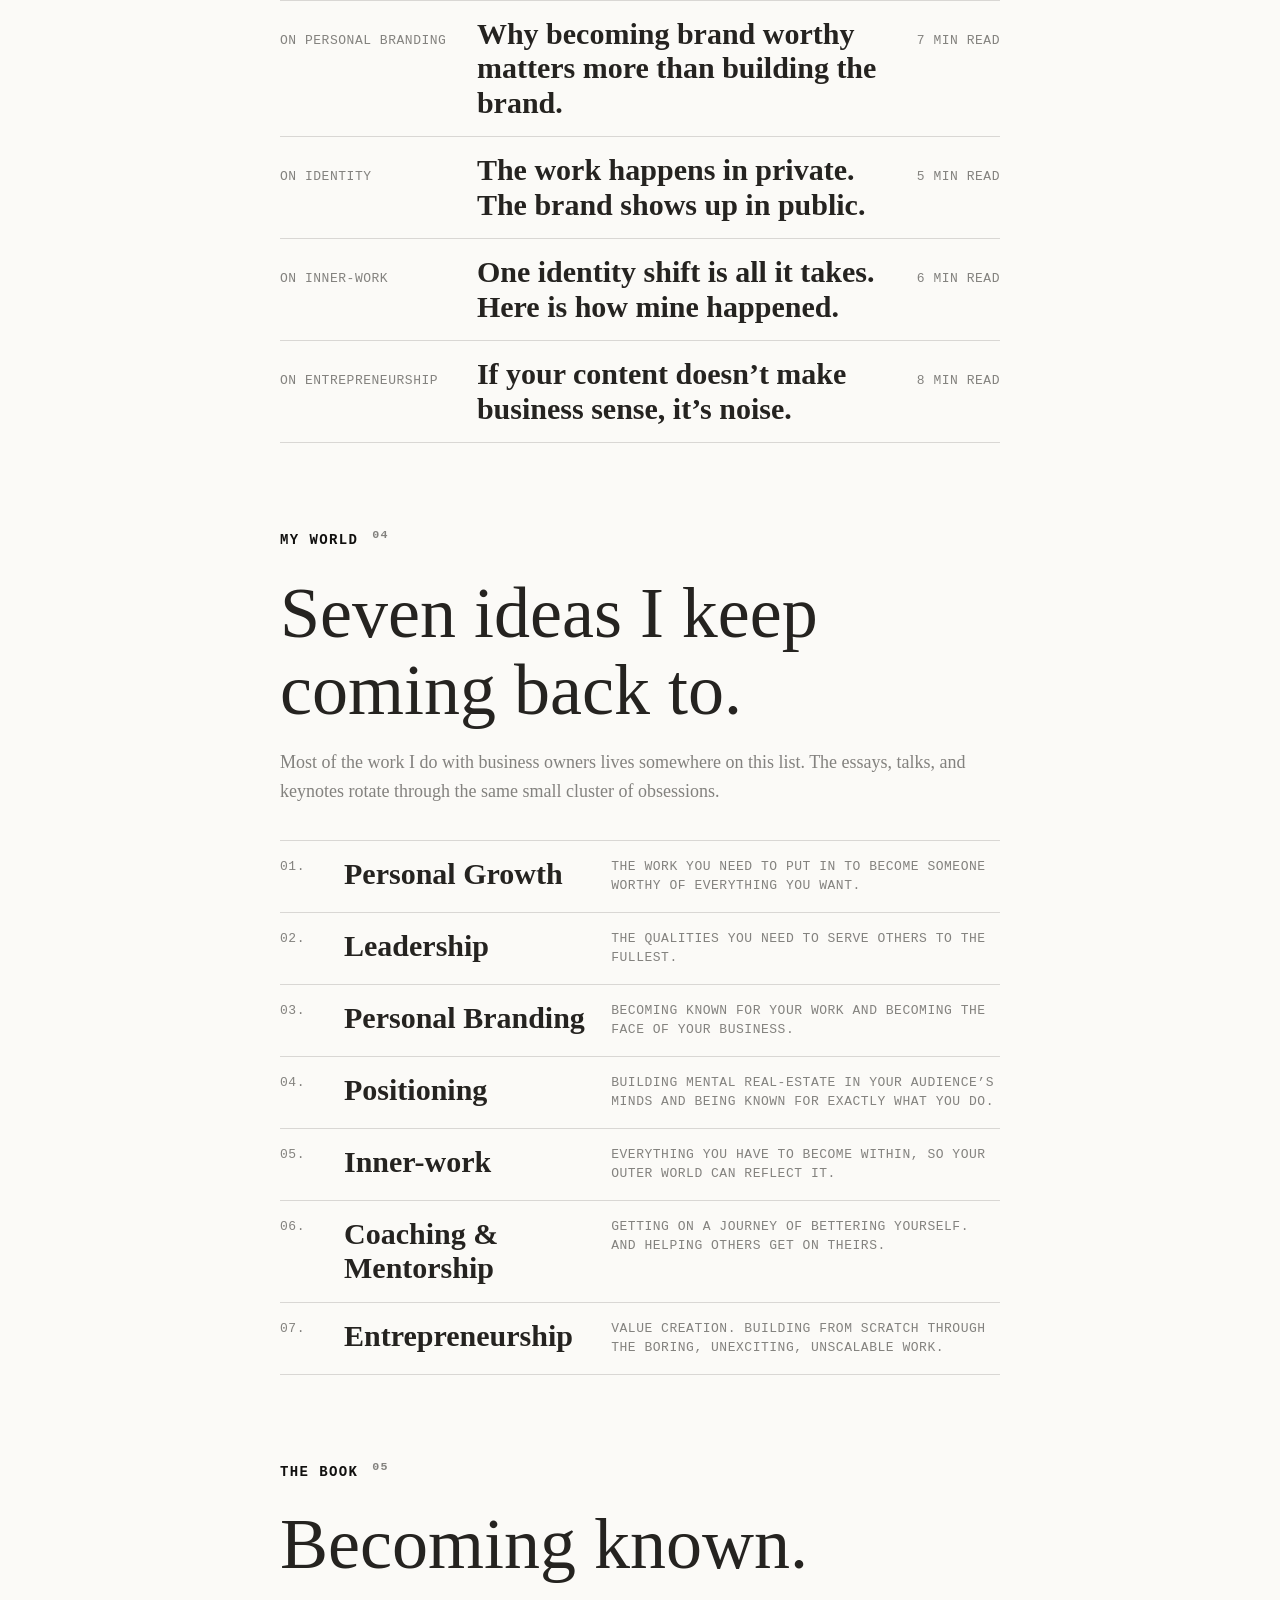
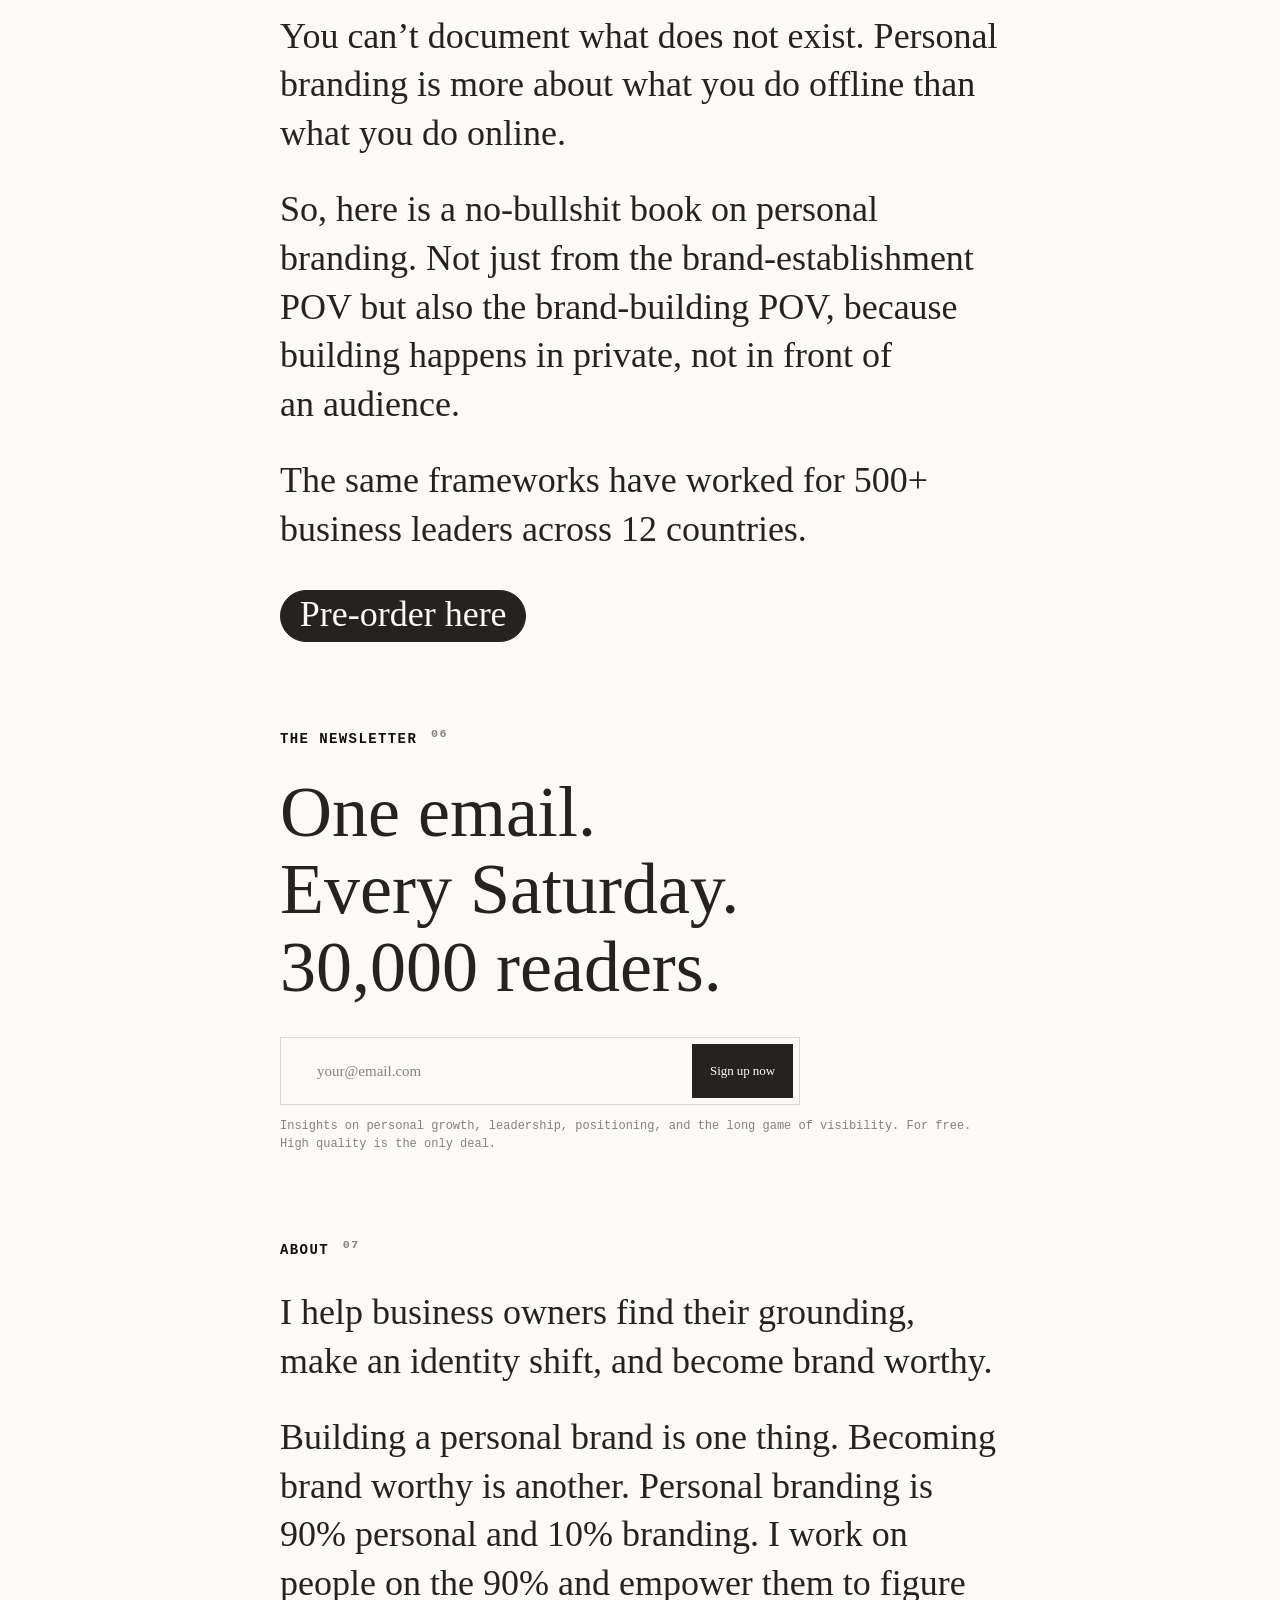
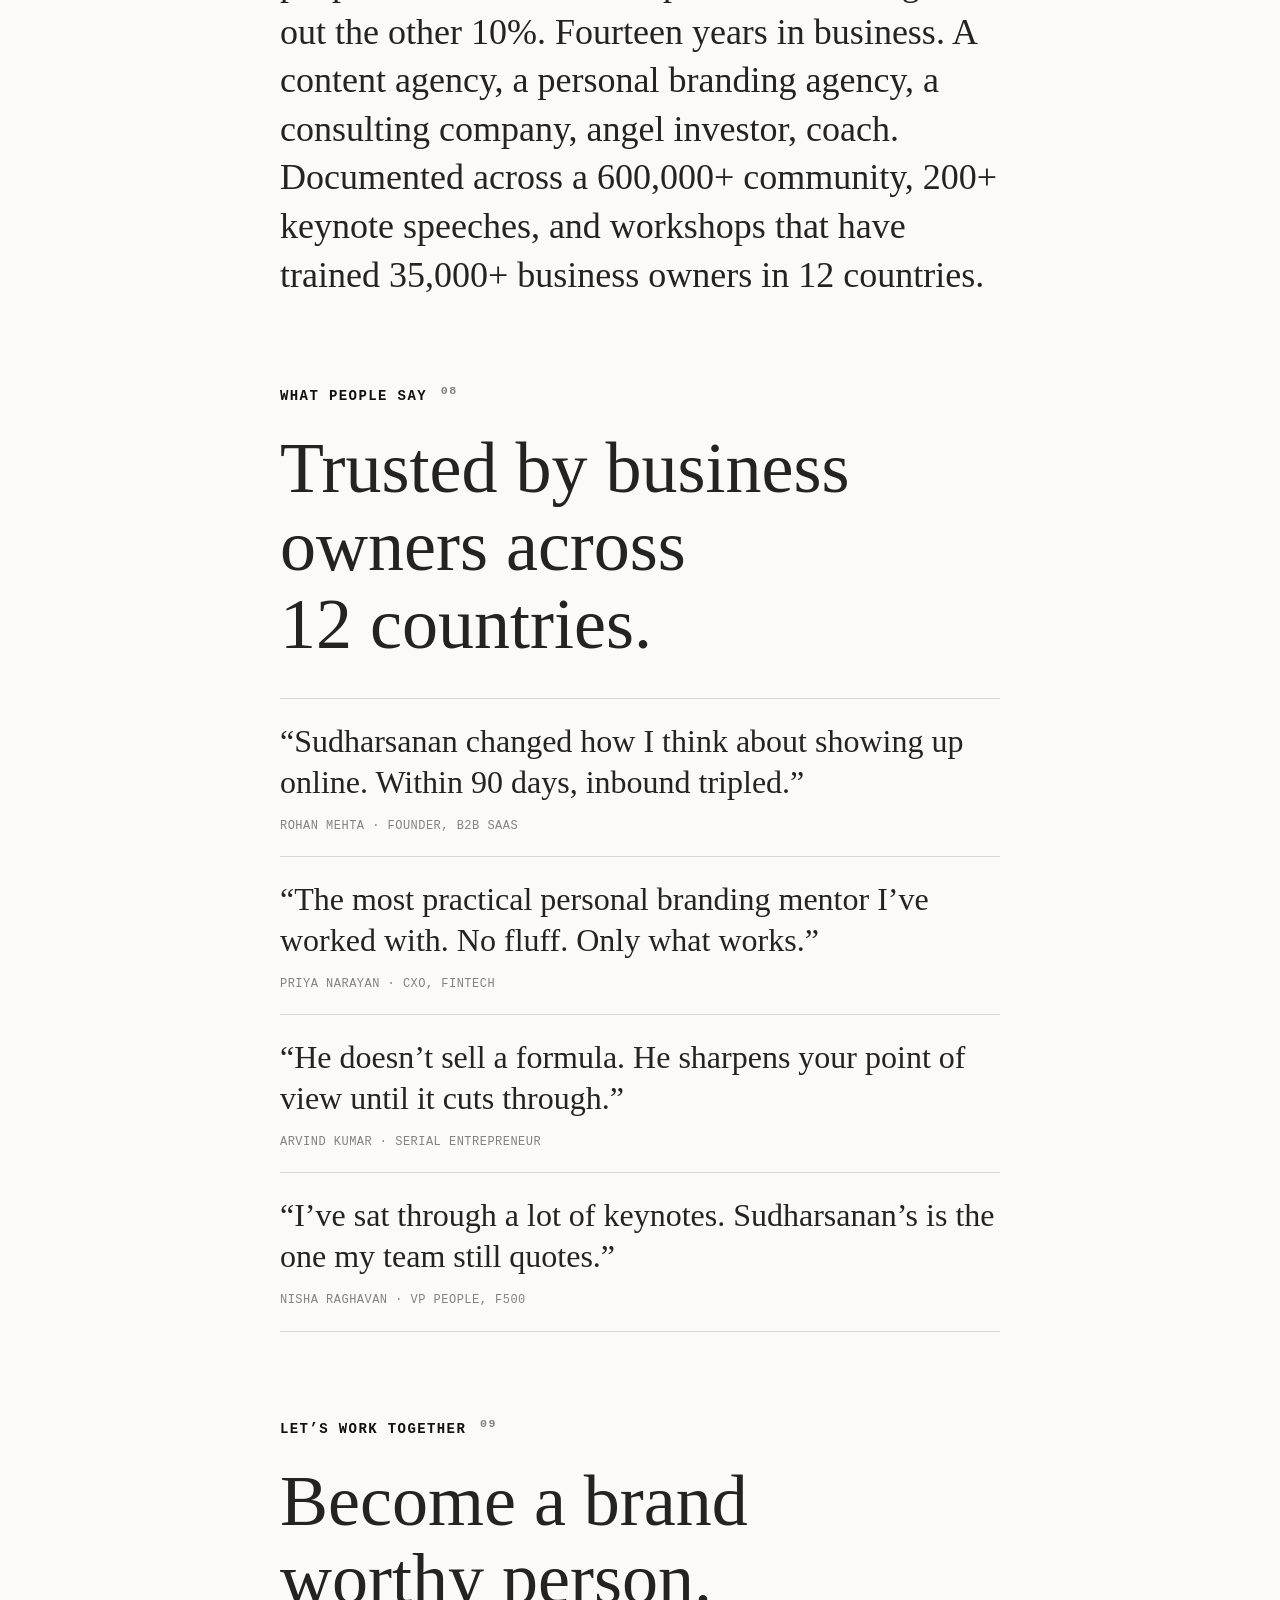
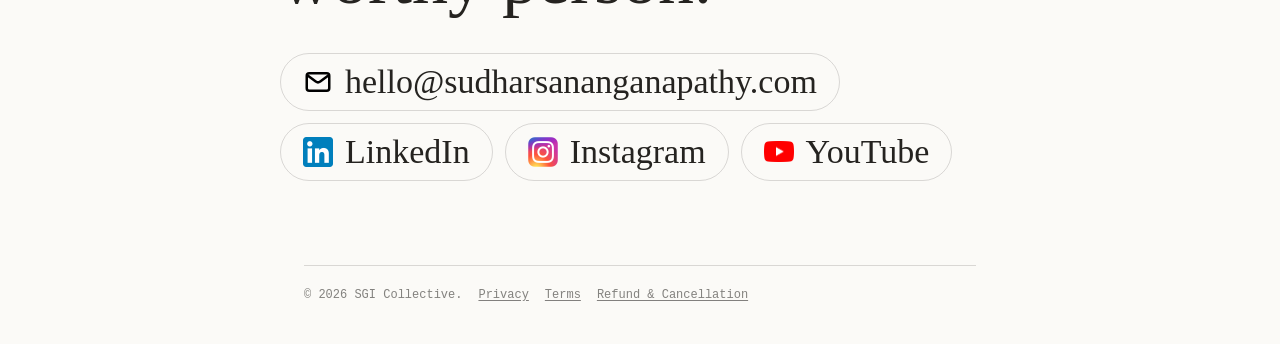
==== commit f025159b: "Redesign static site pages" ====
--- a/index.html
+++ b/index.html
@@ -10,513 +10,198 @@
     />
     <link rel="preconnect" href="https://fonts.googleapis.com" />
     <link rel="preconnect" href="https://fonts.gstatic.com" crossorigin />
+    <link rel="preconnect" href="https://mattrothenberg.com" />
     <link
       href="https://fonts.googleapis.com/css2?family=Reddit+Mono:wght@400;500&family=Reddit+Sans:wght@300;400;500;600;700;800&display=swap"
       rel="stylesheet"
     />
     <link rel="stylesheet" href="styles.css" />
   </head>
-  <body>
-    <!-- NAV -->
-    <header class="nav">
-      <div class="nav__inner">
-        <a href="index.html" class="logo">
-          <span class="logo__text">
-            <span class="logo__dot" aria-hidden="true"></span>
-            <span>Hi! I&rsquo;m SG <span class="logo__wave" aria-hidden="true">👋🏽</span></span>
-          </span>
-          <img src="images/signature-black.png" class="logo__sig" alt="Sudharsanan Ganapathy" />
-        </a>
-        <ul class="nav__links">
-          <li><a href="index.html" class="nav__link is-active">Home</a></li>
-          <li><a href="newsletter.html" class="nav__link">Newsletter</a></li>
-          <li><a href="speaking.html" class="nav__link">Speaking</a></li>
-          <li><a href="programs.html" class="nav__link">Programs</a></li>
-          <li><a href="book.html" class="nav__link">Book</a></li>
-          <li><a href="contact.html" class="nav__link">Contact</a></li>
-        </ul>
-        <button class="nav__burger" aria-label="Menu">
-          <span></span><span></span>
-        </button>
-      </div>
-      <div class="nav__sheet">
-        <div class="nav__sheet-inner">
-          <a href="index.html">Home</a>
-          <a href="newsletter.html">Newsletter</a>
-          <a href="speaking.html">Speaking</a>
-          <a href="programs.html">Programs</a>
-          <a href="book.html">Book</a>
-          <a href="contact.html">Contact</a>
-        </div>
-      </div>
+  <body class="home-editorial" data-theme="light">
+    <header class="ed-nav" aria-label="Primary navigation">
+      <a href="index.html" class="ed-logo">
+        <span class="logo__text">
+          <span class="logo__dot" aria-hidden="true"></span>
+          <span>Hi! I&rsquo;m SG <span class="logo__wave" aria-hidden="true">👋🏽</span></span>
+        </span>
+        <img src="images/signature-white.png" class="ed-logo__sig ed-logo__sig--dark" alt="Sudharsanan Ganapathy" />
+        <img src="images/signature-black.png" class="ed-logo__sig ed-logo__sig--light" alt="" aria-hidden="true" />
+      </a>
+
+      <nav class="ed-links" id="ed-site-menu" aria-label="Site">
+        <a href="index.html" aria-current="page">Home</a>
+        <span>/</span>
+        <a href="newsletter.html">Newsletter</a>
+        <span>/</span>
+        <a href="speaking.html">Speaking</a>
+        <span>/</span>
+        <a href="programs.html">Programs</a>
+        <span>/</span>
+        <a href="book.html">Book</a>
+        <span>/</span>
+        <a href="contact.html">Contact</a>
+      </nav>
+
+      <button class="theme-toggle" type="button" aria-label="Switch to dark mode" aria-pressed="true">
+        <span class="theme-toggle__sun" aria-hidden="true"></span>
+        <span class="theme-toggle__moon" aria-hidden="true"></span>
+      </button>
+
+      <button class="ed-menu-toggle" type="button" aria-label="Open menu" aria-controls="ed-site-menu" aria-expanded="false">
+        <span aria-hidden="true"></span>
+        <span aria-hidden="true"></span>
+      </button>
     </header>
 
-    <!-- HERO — full-bleed stage image -->
-    <section class="hero-stage">
-      <div class="hero-stage__bg" aria-hidden="true">
-        <img src="images/hero-fullbleed.png" alt="" />
-      </div>
-      <div class="hero-stage__inner reveal">
-        <div class="eyebrow hero-stage__kicker">
-          Entrepreneur · Coach · TEDx speaker
-        </div>
-        <h1 class="hero-stage__title">Helping people become&nbsp;brand&nbsp;worthy.</h1>
-        <p class="hero-stage__sub">
+    <main class="ed-page">
+      <section class="ed-hero" aria-labelledby="hero-title">
+        <p class="ed-kicker">Entrepreneur · Coach · TEDx speaker</p>
+        <h1 id="hero-title">
+          Helping people become <strong>brand worthy</strong>.
+        </h1>
+        <p>
           Join my community of personal growth enthusiasts who are building,
           scaling and monetising their personal brands online.
         </p>
-        <div class="hero-stage__cta-row">
-          <a href="programs.html" class="btn btn--signal">
-            Join 30,000+ subscribers
-            <svg width="12" height="12" viewBox="0 0 14 14" aria-hidden="true"><path d="M3 7h8m0 0L7 3m4 4-4 4" stroke="currentColor" stroke-width="1.5" fill="none" stroke-linecap="round" stroke-linejoin="round"/></svg>
-          </a>
-        </div>
-        <div class="hero-stage__stats">
-          <div class="hero-stage__stat">
-            <svg class="hero-stage__stat-icon" width="26" height="26" viewBox="0 0 26 26" fill="none" aria-hidden="true">
-              <circle cx="9" cy="9" r="3.5" stroke="currentColor" stroke-width="1.5"/>
-              <circle cx="18" cy="10" r="2.5" stroke="currentColor" stroke-width="1.5"/>
-              <path d="M3 20c0-3 2.7-5 6-5s6 2 6 5" stroke="currentColor" stroke-width="1.5" stroke-linecap="round"/>
-              <path d="M16 19c0-2.2 2-4 4.5-4s2.5 0 3.5 1" stroke="currentColor" stroke-width="1.5" stroke-linecap="round"/>
-            </svg>
-            <div class="hero-stage__stat-n">600K+</div>
-            <div class="hero-stage__stat-l">Community</div>
-          </div>
-          <div class="hero-stage__stat">
-            <svg class="hero-stage__stat-icon" width="26" height="26" viewBox="0 0 26 26" fill="none" aria-hidden="true">
-              <rect x="10.5" y="3" width="5" height="11" rx="2.5" stroke="currentColor" stroke-width="1.5"/>
-              <path d="M6 11a7 7 0 0 0 14 0" stroke="currentColor" stroke-width="1.5" stroke-linecap="round"/>
-              <path d="M13 18v4M9 22h8" stroke="currentColor" stroke-width="1.5" stroke-linecap="round"/>
-            </svg>
-            <div class="hero-stage__stat-n">200+</div>
-            <div class="hero-stage__stat-l">Keynotes · incl. TEDx</div>
-          </div>
-          <div class="hero-stage__stat">
-            <svg class="hero-stage__stat-icon" width="26" height="26" viewBox="0 0 26 26" fill="none" aria-hidden="true">
-              <circle cx="13" cy="13" r="10" stroke="currentColor" stroke-width="1.5"/>
-              <path d="M3 13h20M13 3c2.8 3 4 6.5 4 10s-1.2 7-4 10c-2.8-3-4-6.5-4-10s1.2-7 4-10z" stroke="currentColor" stroke-width="1.5" stroke-linecap="round"/>
-            </svg>
-            <div class="hero-stage__stat-n">35K+</div>
-            <div class="hero-stage__stat-l">Business owners trained</div>
-          </div>
-        </div>
-      </div>
-    </section>
-
-    <!-- PRESS STRIP -->
-    <section class="press">
-      <div class="press__inner">
-        <div class="press__label">As seen on</div>
-        <div class="press__track">
-          <div class="press__row">
-            <span>TEDx</span>
-            <span>·</span>
-            <span>Business Standard</span>
-            <span>·</span>
-            <span>YourStory</span>
-            <span>·</span>
-            <span>The Economic Times</span>
-            <span>·</span>
-            <span>TEDx</span>
-            <span>·</span>
-            <span>Business Standard</span>
-            <span>·</span>
-            <span>YourStory</span>
-            <span>·</span>
-            <span>The Economic Times</span>
-            <span>·</span>
-            <span>TEDx</span>
-            <span>·</span>
-            <span>Business Standard</span>
-            <span>·</span>
-            <span>YourStory</span>
-            <span>·</span>
-            <span>The Economic Times</span>
-          </div>
-        </div>
-      </div>
-    </section>
-
-    <!-- NEWSLETTER FEATURE -->
-    <section class="feature">
-      <div class="wrap">
-        <div class="feature__grid">
-          <div class="feature__body reveal">
-            <span class="eyebrow">The newsletter</span>
-            <h2 class="display-lg">The letter 20,000+ business owners read before they start their work&nbsp;week.</h2>
-            <p class="lede">
-              Short, non-obvious takes on personal growth, leadership,
-              positioning, and the long game of visibility. Written in the
-              margins of client work, speaking travel, and the experience of
-              working with 500+ entrepreneurs.
-            </p>
-            <p class="lede muted">
-              Weekly. Free. No spam. One-click unsubscribe. High quality is the
-              only deal.
-            </p>
-            <form class="nl-form" style="max-width: 440px; border-color: var(--rule);">
-              <input type="email" placeholder="your@email.com" aria-label="Email" required />
-              <button type="submit">
-                Sign up now
-                <svg width="12" height="12" viewBox="0 0 14 14" aria-hidden="true"><path d="M3 7h8m0 0L7 3m4 4-4 4" stroke="currentColor" stroke-width="1.5" fill="none" stroke-linecap="round" stroke-linejoin="round"/></svg>
-              </button>
-            </form>
-            <p style="margin-top: 14px; font-size: 13px; color: var(--muted);">
-              Join 30,000+ readers. No spam. Just high quality content.
-            </p>
-          </div>
-          <div class="feature__media reveal">
-            <img
-              src="images/at-desk.jpg"
-              alt="Sudharsanan Ganapathy at his desk"
-              loading="lazy"
-            />
-          </div>
-        </div>
-      </div>
-    </section>
-
-    <!-- ESSAYS / LATEST WORK -->
-    <section class="episodes">
-      <div class="wrap">
-        <div class="episodes__header reveal">
-          <div>
-            <div class="eyebrow">My latest brain dump</div>
-            <h2 class="display-lg" style="margin-top: 16px; max-width: 18ch;">
-              Ideas I&rsquo;m thinking about, out&nbsp;loud.
-            </h2>
-          </div>
-          <a href="newsletter.html" class="btn btn--dark">
-            All essays
-            <svg width="14" height="14" viewBox="0 0 14 14" aria-hidden="true">
-              <path
-                d="M3 7h8m0 0L7 3m4 4-4 4"
-                stroke="currentColor"
-                stroke-width="1.5"
-                fill="none"
-                stroke-linecap="round"
-                stroke-linejoin="round"
-              />
-            </svg>
-          </a>
-        </div>
-        <div class="episodes__grid">
-          <article class="episode reveal">
-            <div class="episode__media" style="background: var(--signal-soft)">
-              <div class="episode__num">No. 042</div>
-              <div
-                style="
-                  width: 100%;
-                  height: 100%;
-                  display: flex;
-                  align-items: center;
-                  justify-content: center;
-                  font-weight: 800;
-                  font-size: 32px;
-                  letter-spacing: -0.04em;
-                  color: var(--ink);
-                  padding: 24px;
-                  text-align: center;
-                  line-height: 0.95;
-                "
-              >
-                become<br />brand<br />worthy.
-              </div>
-            </div>
-            <div class="episode__body">
-              <div class="episode__kicker">On Personal Branding</div>
-              <h3 class="episode__title">
-                Why becoming brand worthy matters more than building the brand.
-              </h3>
-              <div class="episode__meta">7 min read</div>
-            </div>
-          </article>
-
-          <article class="episode reveal">
-            <div class="episode__media" style="background: var(--cream)">
-              <div class="episode__num">No. 041</div>
-              <div
-                style="
-                  width: 100%;
-                  height: 100%;
-                  display: flex;
-                  align-items: center;
-                  justify-content: center;
-                  font-weight: 800;
-                  font-size: 28px;
-                  letter-spacing: -0.035em;
-                  color: var(--ink);
-                  padding: 24px;
-                  text-align: center;
-                  line-height: 1;
-                "
-              >
-                90%<br />personal,<br />10% brand.
-              </div>
-            </div>
-            <div class="episode__body">
-              <div class="episode__kicker">On Identity</div>
-              <h3 class="episode__title">
-                The work happens in private. The brand shows up in public.
-              </h3>
-              <div class="episode__meta">5 min read</div>
-            </div>
-          </article>
-
-          <article class="episode reveal">
-            <div class="episode__media" style="background: var(--ink); color: var(--paper)">
-              <div class="episode__num">No. 040</div>
-              <div
-                style="
-                  width: 100%;
-                  height: 100%;
-                  display: flex;
-                  align-items: center;
-                  justify-content: center;
-                  font-weight: 800;
-                  font-size: 32px;
-                  letter-spacing: -0.035em;
-                  color: var(--paper);
-                  padding: 24px;
-                  text-align: center;
-                  line-height: 1;
-                "
-              >
-                identity<br /><span style="color: var(--signal)">shifts first.</span>
-              </div>
-            </div>
-            <div class="episode__body">
-              <div class="episode__kicker">On Inner-work</div>
-              <h3 class="episode__title">
-                One identity shift is all it takes. Here is how mine happened.
-              </h3>
-              <div class="episode__meta">6 min read</div>
-            </div>
-          </article>
-
-          <article class="episode reveal">
-            <div class="episode__media" style="background: var(--paper-2)">
-              <div class="episode__num">No. 039</div>
-              <div
-                style="
-                  width: 100%;
-                  height: 100%;
-                  display: flex;
-                  align-items: center;
-                  justify-content: center;
-                  font-weight: 800;
-                  font-size: 28px;
-                  letter-spacing: -0.035em;
-                  color: var(--ink);
-                  padding: 24px;
-                  text-align: center;
-                  line-height: 1;
-                "
-              >
-                content<br />to<br />commerce.
-              </div>
-            </div>
-            <div class="episode__body">
-              <div class="episode__kicker">On Entrepreneurship</div>
-              <h3 class="episode__title">
-                If your content doesn&rsquo;t make business sense, it&rsquo;s noise.
-              </h3>
-              <div class="episode__meta">8 min read</div>
-            </div>
-          </article>
-        </div>
-      </div>
-    </section>
-
-    <!-- TOPICS INDEX -->
-    <section class="topic-index">
-      <div class="wrap">
-        <div class="topic-index__header reveal">
-          <div>
-            <div class="eyebrow">My world</div>
-            <h2 class="display-lg" style="margin-top: 20px; max-width: 14ch;">
-              Seven ideas I keep coming back&nbsp;to.
-            </h2>
-          </div>
-          <p class="topic-index__intro">
-            Most of the work I do with business owners lives somewhere on this
-            list. The essays, talks, and keynotes rotate through the same small
-            cluster of obsessions.
-          </p>
-        </div>
-
-        <div class="topic-index__list reveal">
-          <a href="newsletter.html" class="topic-index__row">
-            <span class="topic-index__num">01.</span>
-            <h3 class="topic-index__name">Personal Growth</h3>
-            <span class="topic-index__blurb">
-              The work you need to put in to become someone worthy of
-              everything you want.
-            </span>
-            <svg class="topic-index__arrow" width="18" height="18" viewBox="0 0 14 14" aria-hidden="true"><path d="M3 7h8m0 0L7 3m4 4-4 4" stroke="currentColor" stroke-width="1.5" fill="none" stroke-linecap="round" stroke-linejoin="round"/></svg>
-          </a>
-
-          <a href="newsletter.html" class="topic-index__row">
-            <span class="topic-index__num">02.</span>
-            <h3 class="topic-index__name">Leadership</h3>
-            <span class="topic-index__blurb">
-              The qualities you need to serve others to the fullest.
-            </span>
-            <svg class="topic-index__arrow" width="18" height="18" viewBox="0 0 14 14" aria-hidden="true"><path d="M3 7h8m0 0L7 3m4 4-4 4" stroke="currentColor" stroke-width="1.5" fill="none" stroke-linecap="round" stroke-linejoin="round"/></svg>
-          </a>
-
-          <a href="newsletter.html" class="topic-index__row">
-            <span class="topic-index__num">03.</span>
-            <h3 class="topic-index__name">Personal Branding</h3>
-            <span class="topic-index__blurb">
-              Becoming known for your work and becoming the face of your business.
-            </span>
-            <svg class="topic-index__arrow" width="18" height="18" viewBox="0 0 14 14" aria-hidden="true"><path d="M3 7h8m0 0L7 3m4 4-4 4" stroke="currentColor" stroke-width="1.5" fill="none" stroke-linecap="round" stroke-linejoin="round"/></svg>
-          </a>
-
-          <a href="newsletter.html" class="topic-index__row">
-            <span class="topic-index__num">04.</span>
-            <h3 class="topic-index__name">Positioning</h3>
-            <span class="topic-index__blurb">
-              Building mental real-estate in your audience&rsquo;s minds and
-              being known for exactly what you do.
-            </span>
-            <svg class="topic-index__arrow" width="18" height="18" viewBox="0 0 14 14" aria-hidden="true"><path d="M3 7h8m0 0L7 3m4 4-4 4" stroke="currentColor" stroke-width="1.5" fill="none" stroke-linecap="round" stroke-linejoin="round"/></svg>
-          </a>
-
-          <a href="newsletter.html" class="topic-index__row">
-            <span class="topic-index__num">05.</span>
-            <h3 class="topic-index__name">Inner-work</h3>
-            <span class="topic-index__blurb">
-              Everything you have to become within, so your outer world can
-              reflect it.
-            </span>
-            <svg class="topic-index__arrow" width="18" height="18" viewBox="0 0 14 14" aria-hidden="true"><path d="M3 7h8m0 0L7 3m4 4-4 4" stroke="currentColor" stroke-width="1.5" fill="none" stroke-linecap="round" stroke-linejoin="round"/></svg>
-          </a>
-
-          <a href="newsletter.html" class="topic-index__row">
-            <span class="topic-index__num">06.</span>
-            <h3 class="topic-index__name">Coaching &amp; Mentorship</h3>
-            <span class="topic-index__blurb">
-              Getting on a journey of bettering yourself. And helping
-              others get on theirs.
-            </span>
-            <svg class="topic-index__arrow" width="18" height="18" viewBox="0 0 14 14" aria-hidden="true"><path d="M3 7h8m0 0L7 3m4 4-4 4" stroke="currentColor" stroke-width="1.5" fill="none" stroke-linecap="round" stroke-linejoin="round"/></svg>
-          </a>
-
-          <a href="newsletter.html" class="topic-index__row">
-            <span class="topic-index__num">07.</span>
-            <h3 class="topic-index__name">Entrepreneurship</h3>
-            <span class="topic-index__blurb">
-              Value creation. Building from scratch through the boring,
-              unexciting, unscalable work.
-            </span>
-            <svg class="topic-index__arrow" width="18" height="18" viewBox="0 0 14 14" aria-hidden="true"><path d="M3 7h8m0 0L7 3m4 4-4 4" stroke="currentColor" stroke-width="1.5" fill="none" stroke-linecap="round" stroke-linejoin="round"/></svg>
-          </a>
-        </div>
-      </div>
-    </section>
-
-    <!-- BOOK FEATURE -->
-    <section class="book">
-      <div class="wrap">
-        <div class="book__grid">
-          <div class="hero__media hero__media--book reveal" style="aspect-ratio:1/1;max-width:480px;">
-            <img src="images/book-cover.png" alt="Becoming Known — Sudharsanan Ganapathy" style="width:100%;height:100%;object-fit:contain;" />
-          </div>
-          <div class="reveal">
-            <span class="eyebrow">The book</span>
-            <h2 class="display-lg" style="margin-top: 20px;">
-              Becoming known.
-            </h2>
-            <p class="lede" style="margin-top: 24px;">
-              You can&rsquo;t document what does not exist. Personal branding
-              is more about what you do offline than what you do online.
-            </p>
-            <p class="lede" style="margin-top: 16px;">
-              So, here is a no-bullshit book on personal branding. Not
-              just from the brand-establishment POV but also the brand-building
-              POV, because building happens in private, not in front of an
-              audience.
-            </p>
-            <p class="lede muted" style="margin-top: 16px;">
-              The same frameworks have worked for 500+ business leaders across
-              12 countries.
-            </p>
-            <a
-              href="newsletter.html"
-              class="btn btn--dark"
-              style="margin-top: 32px;"
-            >
-              Pre-order here
-              <svg width="14" height="14" viewBox="0 0 14 14" aria-hidden="true">
-                <path
-                  d="M3 7h8m0 0L7 3m4 4-4 4"
-                  stroke="currentColor"
-                  stroke-width="1.5"
-                  fill="none"
-                  stroke-linecap="round"
-                  stroke-linejoin="round"
-                />
-              </svg>
-            </a>
-          </div>
-        </div>
-      </div>
-    </section>
-
-    <!-- NEWSLETTER BANNER -->
-    <section class="nl-banner">
-      <div class="wrap">
-        <div class="nl-banner__grid">
-          <div class="reveal">
-            <span class="eyebrow" style="color: var(--ink); opacity: 0.7;">
-              The newsletter
-            </span>
-            <h2 class="display-xl" style="margin-top: 20px;">
-              One&nbsp;email. <br />Every&nbsp;Saturday. <br />30,000 readers.
-            </h2>
-          </div>
-          <div class="reveal">
-            <form class="nl-form">
-              <input
-                type="email"
-                placeholder="your@email.com"
-                aria-label="Email"
-                required
-              />
-              <button type="submit">
-                Sign up now
-                <svg width="14" height="14" viewBox="0 0 14 14" aria-hidden="true">
-                  <path
-                    d="M3 7h8m0 0L7 3m4 4-4 4"
-                    stroke="currentColor"
-                    stroke-width="1.5"
-                    fill="none"
-                    stroke-linecap="round"
-                    stroke-linejoin="round"
-                  />
-                </svg>
-              </button>
-            </form>
-            <p class="nl-small">
-              Insights on personal growth, leadership, positioning, and the
-              long game of visibility. For free. High quality is the only deal.
-            </p>
-          </div>
-        </div>
-      </div>
-    </section>
-
-    <!-- BIO / GALLERY -->
-    <section class="bio">
-      <div class="wrap">
-        <div class="bio__header reveal">
-          <div class="eyebrow">About</div>
-          <h2 class="display-lg" style="margin-top: 20px;">
+        <div class="ed-actions">
+          <a href="programs.html" class="ed-pill">Join 30,000+ subscribers</a>
+        </div>
+      </section>
+
+      <section class="ed-photo-block" aria-label="Portrait">
+        <figure class="ed-photo">
+          <img
+            src="images/portrait-studio.jpg"
+            alt="Sudharsanan Ganapathy"
+            loading="eager"
+          />
+          <figcaption>600K+ community · 200+ keynotes · 35K+ business owners trained</figcaption>
+        </figure>
+      </section>
+
+      <section class="ed-section" aria-labelledby="press-title">
+        <h2 id="press-title" class="ed-section-title">As seen on <sup>01</sup></h2>
+        <p class="ed-large-line">
+          <span>TEDx,</span>
+          <span>Business Standard,</span>
+          <span>YourStory,</span>
+          <span>The Economic Times</span>
+        </p>
+      </section>
+
+      <section class="ed-section" aria-labelledby="newsletter-title">
+        <h2 id="newsletter-title" class="ed-section-title">The newsletter <sup>02</sup></h2>
+        <div class="ed-copy-stack">
+          <p>
+            The letter 20,000+ business owners read before they start their
+            work week.
+          </p>
+          <p>
+            Short, non-obvious takes on personal growth, leadership,
+            positioning, and the long game of visibility. Written in the
+            margins of client work, speaking travel, and the experience of
+            working with 500+ entrepreneurs.
+          </p>
+          <p>
+            Weekly. Free. No spam. One-click unsubscribe. High quality is the
+            only deal.
+          </p>
+        </div>
+        <form class="ed-form nl-form">
+          <input type="email" placeholder="your@email.com" aria-label="Email" required />
+          <button type="submit">Sign up now</button>
+        </form>
+        <p class="ed-small">Join 30,000+ readers. No spam. Just high quality content.</p>
+      </section>
+
+      <section class="ed-section" aria-labelledby="brain-title">
+        <h2 id="brain-title" class="ed-section-title">My latest brain dump <sup>03</sup></h2>
+        <p class="ed-section-lede">Ideas I&rsquo;m thinking about, out loud.</p>
+        <div class="ed-index-list">
+          <a href="newsletter.html" class="ed-index-row">
+            <span>On Personal Branding</span>
+            <strong>Why becoming brand worthy matters more than building the brand.</strong>
+            <em>7 min read</em>
+          </a>
+          <a href="newsletter.html" class="ed-index-row">
+            <span>On Identity</span>
+            <strong>The work happens in private. The brand shows up in public.</strong>
+            <em>5 min read</em>
+          </a>
+          <a href="newsletter.html" class="ed-index-row">
+            <span>On Inner-work</span>
+            <strong>One identity shift is all it takes. Here is how mine happened.</strong>
+            <em>6 min read</em>
+          </a>
+          <a href="newsletter.html" class="ed-index-row">
+            <span>On Entrepreneurship</span>
+            <strong>If your content doesn&rsquo;t make business sense, it&rsquo;s noise.</strong>
+            <em>8 min read</em>
+          </a>
+        </div>
+      </section>
+
+      <section class="ed-section" aria-labelledby="world-title">
+        <h2 id="world-title" class="ed-section-title">My world <sup>04</sup></h2>
+        <p class="ed-section-lede">Seven ideas I keep coming back to.</p>
+        <p class="ed-muted-copy">
+          Most of the work I do with business owners lives somewhere on this
+          list. The essays, talks, and keynotes rotate through the same small
+          cluster of obsessions.
+        </p>
+        <div class="ed-topic-list">
+          <a href="newsletter.html"><span>01.</span><strong>Personal Growth</strong><em>The work you need to put in to become someone worthy of everything you want.</em></a>
+          <a href="newsletter.html"><span>02.</span><strong>Leadership</strong><em>The qualities you need to serve others to the fullest.</em></a>
+          <a href="newsletter.html"><span>03.</span><strong>Personal Branding</strong><em>Becoming known for your work and becoming the face of your business.</em></a>
+          <a href="newsletter.html"><span>04.</span><strong>Positioning</strong><em>Building mental real-estate in your audience&rsquo;s minds and being known for exactly what you do.</em></a>
+          <a href="newsletter.html"><span>05.</span><strong>Inner-work</strong><em>Everything you have to become within, so your outer world can reflect it.</em></a>
+          <a href="newsletter.html"><span>06.</span><strong>Coaching &amp; Mentorship</strong><em>Getting on a journey of bettering yourself. And helping others get on theirs.</em></a>
+          <a href="newsletter.html"><span>07.</span><strong>Entrepreneurship</strong><em>Value creation. Building from scratch through the boring, unexciting, unscalable work.</em></a>
+        </div>
+      </section>
+
+      <section class="ed-section" aria-labelledby="book-title">
+        <h2 id="book-title" class="ed-section-title">The book <sup>05</sup></h2>
+        <p class="ed-section-lede">Becoming known.</p>
+        <div class="ed-copy-stack">
+          <p>
+            You can&rsquo;t document what does not exist. Personal branding
+            is more about what you do offline than what you do online.
+          </p>
+          <p>
+            So, here is a no-bullshit book on personal branding. Not
+            just from the brand-establishment POV but also the brand-building
+            POV, because building happens in private, not in front of an
+            audience.
+          </p>
+          <p>
+            The same frameworks have worked for 500+ business leaders across
+            12 countries.
+          </p>
+        </div>
+        <a href="newsletter.html" class="ed-pill">Pre-order here</a>
+      </section>
+
+      <section class="ed-section" aria-labelledby="saturday-title">
+        <h2 id="saturday-title" class="ed-section-title">The newsletter <sup>06</sup></h2>
+        <p class="ed-section-lede">One email. Every Saturday. 30,000 readers.</p>
+        <form class="ed-form nl-form">
+          <input type="email" placeholder="your@email.com" aria-label="Email" required />
+          <button type="submit">Sign up now</button>
+        </form>
+        <p class="ed-small">
+          Insights on personal growth, leadership, positioning, and the
+          long game of visibility. For free. High quality is the only deal.
+        </p>
+      </section>
+
+      <section class="ed-section" aria-labelledby="about-title">
+        <h2 id="about-title" class="ed-section-title">About <sup>07</sup></h2>
+        <div class="ed-copy-stack">
+          <p>
             I help business owners find their grounding, make an identity
-            shift, and become brand&nbsp;worthy.
-          </h2>
+            shift, and become brand worthy.
+          </p>
           <p>
             Building a personal brand is one thing. Becoming brand worthy is
             another. Personal branding is 90% personal and 10% branding. I work
@@ -524,184 +209,63 @@
             Fourteen years in business. A content agency, a personal branding agency, a consulting company, angel investor, coach. Documented across a 600,000+ community, 200+ keynote speeches, and workshops that have trained 35,000+ business owners in 12 countries.
           </p>
         </div>
-      </div>
-
-      <div class="scroller-viewport">
-        <div class="scroller" data-gallery>
-          <!-- Set A -->
-          <div class="scroller__item"><img src="images/on-stage.jpg" alt="Sudharsanan on stage" loading="lazy" /></div>
-          <div class="scroller__tile">
-            <span class="eyebrow">01. Speaker</span>
-            <h3>TEDx + 200 stages. And counting.</h3>
-            <p>Keynotes, leadership offsites, workshops, and podcasts.</p>
-          </div>
-          <div class="scroller__item"><img src="images/at-desk.jpg" alt="Sudharsanan at his desk" loading="lazy" /></div>
-          <div class="scroller__tile scroller__tile--dark">
-            <span class="eyebrow">02. Community</span>
-            <h3>A 600,000+ online community.</h3>
-            <p>Across LinkedIn, Instagram, YouTube, and the newsletter.</p>
-          </div>
-          <div class="scroller__item"><img src="images/city-night.jpg" alt="Sudharsanan in the city" loading="lazy" /></div>
-          <div class="scroller__tile scroller__tile--cream">
-            <span class="eyebrow">03. Mentor</span>
-            <h3>35,000+ business owners trained in 12&nbsp;countries.</h3>
-            <p>Through workshops, intensives, and long-form engagements.</p>
-          </div>
-          <div class="scroller__item"><img src="images/street-profile.jpg" alt="Sudharsanan outdoors" loading="lazy" /></div>
-          <div class="scroller__item"><img src="images/portrait-studio.jpg" alt="Sudharsanan studio portrait" loading="lazy" /></div>
-          <div class="scroller__tile">
-            <span class="eyebrow">04. Writer</span>
-            <h3>A book in progress. Essays every&nbsp;week.</h3>
-            <p>Ship the thinking before it&rsquo;s tied up with a bow.</p>
-          </div>
-          <div class="scroller__item"><img src="images/cafe-portrait.jpg" alt="Sudharsanan at a cafe" loading="lazy" /></div>
-
-          <!-- Set B (duplicate for seamless loop) -->
-          <div class="scroller__item" aria-hidden="true"><img src="images/on-stage.jpg" alt="" loading="lazy" /></div>
-          <div class="scroller__tile" aria-hidden="true">
-            <span class="eyebrow">01. Speaker</span>
-            <h3>TEDx + 200 stages. And counting.</h3>
-            <p>Keynotes, leadership offsites, workshops, and podcasts.</p>
-          </div>
-          <div class="scroller__item" aria-hidden="true"><img src="images/at-desk.jpg" alt="" loading="lazy" /></div>
-          <div class="scroller__tile scroller__tile--dark" aria-hidden="true">
-            <span class="eyebrow">02. Community</span>
-            <h3>A 600,000+ online community.</h3>
-            <p>Across LinkedIn, Instagram, YouTube, and the newsletter.</p>
-          </div>
-          <div class="scroller__item" aria-hidden="true"><img src="images/city-night.jpg" alt="" loading="lazy" /></div>
-          <div class="scroller__tile scroller__tile--cream" aria-hidden="true">
-            <span class="eyebrow">03. Mentor</span>
-            <h3>35,000+ business owners trained in 12&nbsp;countries.</h3>
-            <p>Through workshops, intensives, and long-form engagements.</p>
-          </div>
-          <div class="scroller__item" aria-hidden="true"><img src="images/street-profile.jpg" alt="" loading="lazy" /></div>
-          <div class="scroller__item" aria-hidden="true"><img src="images/portrait-studio.jpg" alt="" loading="lazy" /></div>
-          <div class="scroller__tile" aria-hidden="true">
-            <span class="eyebrow">04. Writer</span>
-            <h3>A book in progress. Essays every&nbsp;week.</h3>
-            <p>Ship the thinking before it&rsquo;s tied up with a bow.</p>
-          </div>
-          <div class="scroller__item" aria-hidden="true"><img src="images/cafe-portrait.jpg" alt="" loading="lazy" /></div>
-        </div>
-      </div>
-
-      <div class="bio__controls">
-        <button class="arrow-btn" aria-label="Previous" data-gallery-btn="prev">
-          <svg width="14" height="14" viewBox="0 0 14 14" aria-hidden="true"><path d="M11 7H3m0 0 4-4m-4 4 4 4" stroke="currentColor" stroke-width="1.5" fill="none" stroke-linecap="round" stroke-linejoin="round"/></svg>
-        </button>
-        <button class="arrow-btn" aria-label="Pause" data-gallery-btn="pause">
-          <svg width="12" height="12" viewBox="0 0 12 12" aria-hidden="true"><rect x="3" y="2" width="2" height="8" fill="currentColor"/><rect x="7" y="2" width="2" height="8" fill="currentColor"/></svg>
-        </button>
-        <button class="arrow-btn" aria-label="Next" data-gallery-btn="next">
-          <svg width="14" height="14" viewBox="0 0 14 14" aria-hidden="true"><path d="M3 7h8m0 0L7 3m4 4-4 4" stroke="currentColor" stroke-width="1.5" fill="none" stroke-linecap="round" stroke-linejoin="round"/></svg>
-        </button>
-      </div>
-    </section>
-
-    <!-- TESTIMONIALS -->
-    <section class="testi">
-      <div class="wrap">
-        <div class="testi__header reveal" style="justify-content: center; text-align: center;">
-          <div>
-            <div class="eyebrow">What people say</div>
-            <h2 class="display-lg" style="margin-top: 16px; max-width: 22ch; margin-left: auto; margin-right: auto;">
-              Trusted by business owners across 12&nbsp;countries.
-            </h2>
-          </div>
-        </div>
-
-        <div class="testi-cards reveal" data-testi-cards>
-          <article class="testi-card" data-card-idx="0">
-            <span class="testi-card__avatar" aria-hidden="true">RM</span>
-            <span class="testi-card__mark" aria-hidden="true">&ldquo;</span>
-            <blockquote class="testi-card__quote">&ldquo;Sudharsanan changed how I think about showing up online. Within 90 days, inbound tripled.&rdquo;</blockquote>
-            <div class="testi-card__author">
-              <div class="testi-card__name">Rohan Mehta</div>
-              <div class="testi-card__role">Founder, B2B SaaS</div>
-            </div>
-          </article>
-          <article class="testi-card" data-card-idx="1">
-            <span class="testi-card__avatar" aria-hidden="true">PN</span>
-            <span class="testi-card__mark" aria-hidden="true">&ldquo;</span>
-            <blockquote class="testi-card__quote">&ldquo;The most practical personal branding mentor I&rsquo;ve worked with. No fluff. Only what works.&rdquo;</blockquote>
-            <div class="testi-card__author">
-              <div class="testi-card__name">Priya Narayan</div>
-              <div class="testi-card__role">CXO, Fintech</div>
-            </div>
-          </article>
-          <article class="testi-card" data-card-idx="2">
-            <span class="testi-card__avatar" aria-hidden="true">AK</span>
-            <span class="testi-card__mark" aria-hidden="true">&ldquo;</span>
-            <blockquote class="testi-card__quote">&ldquo;He doesn&rsquo;t sell a formula. He sharpens your point of view until it cuts through.&rdquo;</blockquote>
-            <div class="testi-card__author">
-              <div class="testi-card__name">Arvind Kumar</div>
-              <div class="testi-card__role">Serial Entrepreneur</div>
-            </div>
-          </article>
-          <article class="testi-card" data-card-idx="3">
-            <span class="testi-card__avatar" aria-hidden="true">NR</span>
-            <span class="testi-card__mark" aria-hidden="true">&ldquo;</span>
-            <blockquote class="testi-card__quote">&ldquo;I&rsquo;ve sat through a lot of keynotes. Sudharsanan&rsquo;s is the one my team still quotes.&rdquo;</blockquote>
-            <div class="testi-card__author">
-              <div class="testi-card__name">Nisha Raghavan</div>
-              <div class="testi-card__role">VP People, F500</div>
-            </div>
-          </article>
-        </div>
-      </div>
-    </section>
-
-    <!-- FOOTER -->
-    <footer class="footer">
-      <div class="footer__inner">
-        <div class="footer__grid">
-          <div class="footer__col">
-            <span class="eyebrow">Let&rsquo;s work together</span>
-            <h3>Become a brand worthy person.</h3>
-            <a class="footer__email" href="mailto:hello@sudharsananganapathy.com">
-              hello@sudharsananganapathy.com
-              <svg width="14" height="14" viewBox="0 0 14 14" aria-hidden="true">
-                <path
-                  d="M3 7h8m0 0L7 3m4 4-4 4"
-                  stroke="currentColor"
-                  stroke-width="1.5"
-                  fill="none"
-                  stroke-linecap="round"
-                  stroke-linejoin="round"
-                />
-              </svg>
-            </a>
-          </div>
-          <div class="footer__col">
-            <span class="eyebrow">Site</span>
-            <ul>
-              <li><a href="newsletter.html">Newsletter</a></li>
-              <li><a href="speaking.html">Speaking</a></li>
-              <li><a href="programs.html">Programs</a></li>
-              <li><a href="book.html">Book</a></li>
-              <li><a href="contact.html">Contact</a></li>
-            </ul>
-          </div>
-          <div class="footer__col">
-            <span class="eyebrow">Follow</span>
-            <ul>
-              <li><a href="https://www.linkedin.com/in/sudharsananganapathy/" target="_blank" rel="noreferrer">LinkedIn</a></li>
-              <li><a href="https://www.instagram.com/sudharsananganapathy/" target="_blank" rel="noreferrer">Instagram</a></li>
-              <li><a href="https://www.youtube.com/@sudharsananganapathy" target="_blank" rel="noreferrer">YouTube</a></li>
-            </ul>
-          </div>
-        </div>
-        <div class="footer__bottom">
-          <div>&copy; <span id="y"></span> SGI Collective.</div>
-          <nav>
-            <a href="privacy.html">Privacy</a>
-            <a href="terms.html">Terms</a>
-            <a href="refund.html">Refund &amp; Cancellation</a>
-          </nav>
-        </div>
-      </div>
-    </footer>
+      </section>
+
+      <section class="ed-section" aria-labelledby="say-title">
+        <h2 id="say-title" class="ed-section-title">What people say <sup>08</sup></h2>
+        <p class="ed-section-lede">Trusted by business owners across 12 countries.</p>
+        <div class="ed-quote-list">
+          <blockquote>
+            &ldquo;Sudharsanan changed how I think about showing up online. Within 90 days, inbound tripled.&rdquo;
+            <cite>Rohan Mehta · Founder, B2B SaaS</cite>
+          </blockquote>
+          <blockquote>
+            &ldquo;The most practical personal branding mentor I&rsquo;ve worked with. No fluff. Only what works.&rdquo;
+            <cite>Priya Narayan · CXO, Fintech</cite>
+          </blockquote>
+          <blockquote>
+            &ldquo;He doesn&rsquo;t sell a formula. He sharpens your point of view until it cuts through.&rdquo;
+            <cite>Arvind Kumar · Serial Entrepreneur</cite>
+          </blockquote>
+          <blockquote>
+            &ldquo;I&rsquo;ve sat through a lot of keynotes. Sudharsanan&rsquo;s is the one my team still quotes.&rdquo;
+            <cite>Nisha Raghavan · VP People, F500</cite>
+          </blockquote>
+        </div>
+      </section>
+
+      <section class="ed-section" aria-labelledby="work-title">
+        <h2 id="work-title" class="ed-section-title">Let&rsquo;s work together <sup>09</sup></h2>
+        <p class="ed-section-lede">Become a brand worthy person.</p>
+        <div class="ed-socials">
+          <a class="ed-social-pill" href="mailto:hello@sudharsananganapathy.com">
+            <img class="ed-social-pill__icon ed-social-pill__icon--mono" src="images/social/email.svg" alt="" aria-hidden="true" />
+            <span>hello@sudharsananganapathy.com</span>
+          </a>
+          <a class="ed-social-pill" href="https://www.linkedin.com/in/sudharsananganapathy/" target="_blank" rel="noreferrer">
+            <img class="ed-social-pill__icon" src="images/social/linkedin.png" alt="" aria-hidden="true" />
+            <span>LinkedIn</span>
+          </a>
+          <a class="ed-social-pill" href="https://www.instagram.com/sudharsananganapathy/" target="_blank" rel="noreferrer">
+            <img class="ed-social-pill__icon" src="images/social/instagram.png" alt="" aria-hidden="true" />
+            <span>Instagram</span>
+          </a>
+          <a class="ed-social-pill" href="https://www.youtube.com/@sudharsananganapathy" target="_blank" rel="noreferrer">
+            <img class="ed-social-pill__icon" src="images/social/youtube.png" alt="" aria-hidden="true" />
+            <span>YouTube</span>
+          </a>
+        </div>
+      </section>
+
+      <footer class="ed-footer">
+        <div class="ed-legal">
+          <span>&copy; <span id="y"></span> SGI Collective.</span>
+          <a href="privacy.html">Privacy</a>
+          <a href="terms.html">Terms</a>
+          <a href="refund.html">Refund &amp; Cancellation</a>
+        </div>
+      </footer>
+    </main>
 
     <script>
       document.getElementById("y").textContent = new Date().getFullYear();
--- a/styles.css
+++ b/styles.css
@@ -1105,7 +1105,7 @@
 .topics__row::before {
   content: "";
   position: absolute;
-  inset: -1px -20px;
+  inset: 0;
   background: var(--signal);
   transform: scale(0.96);
   opacity: 0;
@@ -1253,7 +1253,7 @@
 .topic-index__row::before {
   content: "";
   position: absolute;
-  inset: -1px -20px;
+  inset: 0;
   background: var(--signal);
   transform: scale(0.96);
   opacity: 0;
@@ -2546,7 +2546,6 @@
   border-bottom: 1px solid var(--rule-soft);
   align-items: start;
   position: relative;
-  transition: padding 400ms var(--ease);
 }
 
 @media (min-width: 900px) {
@@ -2558,12 +2557,6 @@
   }
 }
 
-.services__row:hover,
-.services__row:focus-within {
-  padding-left: 20px;
-  padding-right: 20px;
-}
-
 .services__row > * {
   position: relative;
   z-index: 1;
@@ -2572,7 +2565,7 @@
 .services__row::before {
   content: "";
   position: absolute;
-  inset: -1px -20px;
+  inset: 0;
   background: var(--signal);
   transform: scale(0.96);
   opacity: 0;
@@ -2661,12 +2654,30 @@
   grid-template-columns: 32px 1fr auto auto;
   align-items: center;
   gap: 20px;
+  position: relative;
+  isolation: isolate;
   padding: 24px 0;
-  transition: background 320ms var(--ease), padding 320ms var(--ease);
 }
 .social-row:hover {
+  background: transparent;
+}
+.social-row::before {
+  content: "";
+  position: absolute;
+  inset: 0;
   background: var(--signal);
-  padding: 24px 12px;
+  opacity: 0;
+  transform: scaleX(0.985);
+  transform-origin: center;
+  z-index: -1;
+  transition:
+    opacity 320ms var(--ease),
+    transform 420ms var(--ease);
+}
+.social-row:hover::before,
+.social-row:focus-within::before {
+  opacity: 1;
+  transform: scaleX(1);
 }
 .social-num {
   font-family: "Reddit Mono", monospace;
@@ -3047,3 +3058,929 @@
     animation: none;
   }
 }
+
+/* ========================================
+   Home editorial redesign
+   ======================================== */
+@font-face {
+  font-family: "OT Jubilee Golden";
+  src: url("https://mattrothenberg.com/fonts/ot-jubilee/OTJubilee-GoldenRegular.woff2") format("woff2");
+  font-weight: 400;
+  font-style: normal;
+  font-display: swap;
+}
+
+@font-face {
+  font-family: "OT Jubilee Golden";
+  src: url("https://mattrothenberg.com/fonts/ot-jubilee/OTJubilee-GoldenBold.woff2") format("woff2");
+  font-weight: 700;
+  font-style: normal;
+  font-display: swap;
+}
+
+@font-face {
+  font-family: "OT Jubilee Silver";
+  src: url("https://mattrothenberg.com/fonts/ot-jubilee/OTJubilee-SilverRegular.woff2") format("woff2");
+  font-weight: 400;
+  font-style: normal;
+  font-display: swap;
+}
+
+@font-face {
+  font-family: "OT Jubilee Silver";
+  src: url("https://mattrothenberg.com/fonts/ot-jubilee/OTJubilee-SilverMedium.woff2") format("woff2");
+  font-weight: 600;
+  font-style: normal;
+  font-display: swap;
+}
+
+@font-face {
+  font-family: "PP Fraktion Mono";
+  src: url("https://mattrothenberg.com/fonts/pp-fraktion-mono/PPFraktionMono-Regular.woff2") format("woff2");
+  font-weight: 400;
+  font-style: normal;
+  font-display: swap;
+}
+
+body.home-editorial {
+  --ed-bg: #1c1917;
+  --ed-text: #f5f4f1;
+  --ed-muted: rgba(245, 244, 241, 0.58);
+  --ed-faint: rgba(245, 244, 241, 0.12);
+  --ed-fainter: rgba(245, 244, 241, 0.07);
+  --ed-strong: #ffffff;
+  --ed-photo: grayscale(1) contrast(1.08) brightness(0.88);
+  background: var(--ed-bg);
+  color: var(--ed-text);
+  font-family: "OT Jubilee Silver", Georgia, serif;
+  min-height: 100vh;
+}
+
+body.home-editorial[data-theme="light"] {
+  --ed-bg: #fbfaf7;
+  --ed-text: #252320;
+  --ed-muted: rgba(37, 35, 32, 0.56);
+  --ed-faint: rgba(37, 35, 32, 0.16);
+  --ed-fainter: rgba(37, 35, 32, 0.07);
+  --ed-strong: #11100f;
+  --ed-photo: grayscale(1) contrast(1.02) brightness(1.02);
+}
+
+body.home-editorial::selection {
+  background: var(--ed-text);
+  color: var(--ed-bg);
+}
+
+.ed-nav,
+.ed-page,
+.ed-footer {
+  width: min(100%, 768px);
+  margin-inline: auto;
+  padding-inline: 24px;
+}
+
+.ed-nav {
+  display: grid;
+  grid-template-columns: auto 1fr auto;
+  align-items: center;
+  gap: 16px;
+  padding-top: 32px;
+  position: relative;
+  z-index: 20;
+}
+
+.ed-logo {
+  display: inline-flex;
+  align-items: center;
+  width: 150px;
+  min-width: 150px;
+  height: 76px;
+  overflow: visible;
+}
+
+.ed-logo__sig {
+  width: 168px;
+  max-width: none;
+  height: auto;
+  display: block;
+  transform: translateX(-18px);
+}
+
+body.home-editorial[data-theme="dark"] .ed-logo__sig--dark {
+  filter: brightness(2.8) contrast(1.8);
+}
+
+body.home-editorial[data-theme="light"] .ed-logo__sig--light {
+  filter: brightness(0.42) contrast(2.1);
+}
+
+body.home-editorial[data-theme="dark"] .ed-logo__sig--light,
+body.home-editorial[data-theme="light"] .ed-logo__sig--dark {
+  display: none;
+}
+
+.ed-links {
+  display: flex;
+  align-items: center;
+  justify-content: center;
+  gap: 8px;
+  min-width: 0;
+  font-size: 15px;
+  line-height: 1;
+  letter-spacing: 0.04em;
+  text-transform: uppercase;
+  white-space: nowrap;
+}
+
+.ed-links a {
+  opacity: 0.52;
+  border-radius: 4px;
+  transition: opacity 180ms ease, background 180ms ease;
+}
+
+.ed-links a:hover,
+.ed-links a[aria-current="page"] {
+  opacity: 1;
+}
+
+.ed-links span {
+  color: var(--ed-muted);
+  opacity: 0.55;
+}
+
+.theme-toggle {
+  width: 38px;
+  height: 38px;
+  border: 1px solid var(--ed-faint);
+  border-radius: 999px;
+  display: inline-grid;
+  place-items: center;
+  position: relative;
+  color: var(--ed-text);
+  background: transparent;
+  transition: border-color 180ms ease, background 180ms ease;
+}
+
+.theme-toggle:hover {
+  background: var(--ed-fainter);
+  border-color: var(--ed-muted);
+}
+
+.theme-toggle__sun,
+.theme-toggle__moon {
+  position: absolute;
+  width: 15px;
+  height: 15px;
+  transition: opacity 180ms ease, transform 180ms ease;
+}
+
+.theme-toggle__sun {
+  border: 2px solid currentColor;
+  border-radius: 50%;
+  box-shadow:
+    0 -8px 0 -6px currentColor,
+    0 8px 0 -6px currentColor,
+    8px 0 0 -6px currentColor,
+    -8px 0 0 -6px currentColor,
+    6px 6px 0 -6px currentColor,
+    -6px -6px 0 -6px currentColor,
+    6px -6px 0 -6px currentColor,
+    -6px 6px 0 -6px currentColor;
+}
+
+.theme-toggle__moon {
+  border-radius: 50%;
+  box-shadow: inset -5px -2px 0 0 currentColor;
+}
+
+body.home-editorial[data-theme="dark"] .theme-toggle__sun,
+body.home-editorial[data-theme="light"] .theme-toggle__moon {
+  opacity: 1;
+  transform: scale(1);
+}
+
+body.home-editorial[data-theme="dark"] .theme-toggle__moon,
+body.home-editorial[data-theme="light"] .theme-toggle__sun {
+  opacity: 0;
+  transform: scale(0.72);
+}
+
+.ed-page {
+  padding-top: 54px;
+}
+
+.ed-hero,
+.ed-section,
+.ed-photo-block {
+  margin-bottom: clamp(56px, 8vw, 84px);
+}
+
+.ed-kicker,
+.ed-section-title,
+.ed-small,
+.ed-index-row span,
+.ed-index-row em,
+.ed-topic-list span,
+.ed-topic-list em,
+.ed-quote-list cite,
+.ed-legal,
+.ed-photo figcaption {
+  font-family: "PP Fraktion Mono", ui-monospace, SFMono-Regular, Menlo, monospace;
+}
+
+.ed-kicker,
+.ed-section-title {
+  font-size: 14px;
+  line-height: 1.4;
+  letter-spacing: 0.1em;
+  text-transform: uppercase;
+  font-weight: 600;
+  color: var(--ed-strong);
+  margin: 0 0 24px;
+}
+
+.ed-section-title sup {
+  color: var(--ed-muted);
+  opacity: 1;
+  margin-left: 4px;
+}
+
+.ed-hero h1,
+.ed-hero p,
+.ed-copy-stack p,
+.ed-section-lede,
+.ed-large-line,
+.ed-socials,
+.ed-footer > p {
+  font-family: "OT Jubilee Golden", Georgia, serif;
+}
+
+.ed-hero h1,
+.ed-section-lede {
+  font-size: clamp(40px, 8vw, 72px);
+  line-height: 1.08;
+  font-weight: 400;
+  margin: 0;
+  text-wrap: balance;
+}
+
+.ed-hero h1 strong {
+  font-weight: 700;
+}
+
+.ed-hero p,
+.ed-copy-stack p {
+  font-size: clamp(25px, 4vw, 36px);
+  line-height: 1.35;
+  margin: 28px 0 0;
+  text-wrap: pretty;
+}
+
+.ed-hero .ed-kicker {
+  font-family: "PP Fraktion Mono", ui-monospace, SFMono-Regular, Menlo, monospace;
+  font-size: clamp(11px, 1.4vw, 13px);
+  line-height: 1.4;
+  letter-spacing: 0.12em;
+  margin: 0 0 24px;
+}
+
+.ed-actions {
+  display: flex;
+  align-items: center;
+  flex-wrap: wrap;
+  gap: 12px;
+  margin-top: 32px;
+}
+
+.ed-pill {
+  display: inline-flex;
+  align-items: center;
+  position: relative;
+  border: 1px solid var(--ed-text);
+  border-radius: 999px;
+  padding: 0.16em 0.52em 0.2em;
+  font-family: "OT Jubilee Silver", Georgia, serif;
+  font-size: clamp(24px, 4vw, 36px);
+  line-height: 1.05;
+  color: var(--ed-bg);
+  background: var(--ed-text);
+  box-shadow: 0 0 0 0 var(--ed-text);
+  transition:
+    background 180ms ease,
+    color 180ms ease,
+    box-shadow 220ms ease;
+}
+
+.ed-pill:hover,
+.ed-pill:focus-visible {
+  background: var(--ed-text);
+  color: var(--ed-bg);
+  box-shadow: 7px 7px 0 var(--ed-muted);
+}
+
+.ed-copy-stack + .ed-pill {
+  margin-top: 36px;
+  color: var(--ed-bg);
+  background: var(--ed-text);
+  border-color: var(--ed-text);
+}
+
+.ed-link {
+  font-family: "OT Jubilee Golden", Georgia, serif;
+  font-size: inherit;
+  text-decoration-line: underline;
+  text-decoration-thickness: 1px;
+  text-underline-offset: 0.15em;
+  text-decoration-color: color-mix(in srgb, currentColor 62%, transparent);
+}
+
+.ed-link:hover {
+  text-decoration-color: currentColor;
+}
+
+.ed-photo {
+  margin: 0;
+}
+
+.ed-photo img {
+  width: 100%;
+  aspect-ratio: 4 / 5;
+  object-fit: cover;
+  filter: var(--ed-photo);
+  border: 1px solid var(--ed-faint);
+}
+
+.ed-photo--wide img {
+  aspect-ratio: 16 / 10;
+}
+
+.ed-photo--book .ed-photo__box {
+  display: grid;
+  place-items: center;
+  border: 1px solid var(--ed-faint);
+  padding: clamp(18px, 5vw, 46px);
+  background: var(--ed-fainter);
+}
+
+.ed-photo--book img {
+  width: min(100%, 420px);
+  aspect-ratio: 1 / 1.18;
+  object-fit: contain;
+  border: 0;
+  filter: none;
+}
+
+.ed-photo figcaption {
+  margin-top: 12px;
+  color: var(--ed-muted);
+  font-size: 12px;
+  line-height: 1.5;
+}
+
+.ed-large-line {
+  display: flex;
+  flex-wrap: wrap;
+  gap: 0.08em 0.32em;
+  font-size: clamp(40px, 8vw, 72px);
+  line-height: 1.02;
+}
+
+.ed-large-line span {
+  text-decoration: underline;
+  text-decoration-thickness: 2px;
+  text-underline-offset: 0.14em;
+  text-decoration-color: color-mix(in srgb, currentColor 42%, transparent);
+}
+
+.ed-muted-copy {
+  font-size: 18px;
+  line-height: 1.6;
+  color: var(--ed-muted);
+  margin: 18px 0 0;
+}
+
+.ed-hero--page {
+  padding-top: clamp(8px, 2vw, 18px);
+}
+
+@media (max-width: 767px) {
+  body.home-editorial .ed-section-lede,
+  body.home-editorial .ed-large-line {
+    font-size: clamp(39px, 8vw, 71px);
+  }
+
+  body.home-editorial .ed-hero p,
+  body.home-editorial .ed-copy-stack p {
+    font-size: clamp(24px, 4vw, 35px);
+  }
+
+  body.home-editorial .ed-hero .ed-kicker {
+    font-size: clamp(10px, 1.4vw, 12px);
+  }
+
+  body.home-editorial .ed-muted-copy {
+    font-size: 17px;
+  }
+
+  body.home-editorial .ed-small {
+    font-size: 11px;
+  }
+}
+
+.ed-form {
+  display: flex;
+  gap: 0;
+  border: 1px solid var(--ed-faint);
+  border-radius: 0;
+  margin-top: 30px;
+  max-width: 520px;
+  background: transparent;
+  overflow: visible;
+}
+
+body.home-editorial .ed-form input,
+body.home-editorial .ed-form button {
+  min-height: 54px;
+  border-radius: 0;
+}
+
+body.home-editorial .ed-form input {
+  flex: 1;
+  min-width: 0;
+  padding: 0 16px;
+  color: var(--ed-text);
+  background: transparent;
+  border: 0;
+  outline: 0;
+}
+
+body.home-editorial .ed-form input::placeholder {
+  color: var(--ed-muted);
+}
+
+body.home-editorial .ed-form button {
+  padding: 0 18px;
+  background: var(--ed-text);
+  color: var(--ed-bg);
+  white-space: nowrap;
+  border: 0;
+}
+
+.ed-contact-form {
+  display: grid;
+  gap: 16px;
+  margin-top: 34px;
+}
+
+.ed-contact-form label {
+  display: grid;
+  gap: 8px;
+  font-family: "PP Fraktion Mono", ui-monospace, SFMono-Regular, Menlo, monospace;
+  color: var(--ed-muted);
+  font-size: 12px;
+  letter-spacing: 0.08em;
+  text-transform: uppercase;
+}
+
+.ed-contact-form input,
+.ed-contact-form textarea {
+  width: 100%;
+  border: 1px solid var(--ed-faint);
+  border-radius: 0;
+  background: transparent;
+  color: var(--ed-text);
+  font: 18px/1.45 "OT Jubilee Silver", Georgia, serif;
+  padding: 14px 16px;
+  outline: 0;
+  resize: vertical;
+}
+
+.ed-contact-form input:focus,
+.ed-contact-form textarea:focus,
+body.home-editorial .ed-form input:focus {
+  border-color: var(--ed-text);
+  box-shadow: 0 0 0 3px var(--ed-fainter);
+}
+
+.ed-contact-form .ed-pill {
+  justify-self: start;
+  border: 1px solid var(--ed-text);
+  cursor: pointer;
+}
+
+.ed-contact-form.is-hidden {
+  display: none;
+}
+
+.form-success {
+  margin-top: 26px;
+  border-top: 1px solid var(--ed-faint);
+  border-bottom: 1px solid var(--ed-faint);
+  padding: 18px 0;
+  color: var(--ed-text);
+  font-family: "OT Jubilee Silver", Georgia, serif;
+  font-size: clamp(22px, 4vw, 34px);
+  line-height: 1.25;
+}
+
+.ed-company-list {
+  border-top: 1px solid var(--ed-faint);
+  margin-top: 34px;
+}
+
+.ed-company-list p {
+  display: grid;
+  grid-template-columns: minmax(110px, 0.45fr) minmax(0, 1fr);
+  gap: 16px;
+  margin: 0;
+  padding: 16px 0;
+  border-bottom: 1px solid var(--ed-faint);
+}
+
+.ed-company-list span {
+  font-family: "PP Fraktion Mono", ui-monospace, SFMono-Regular, Menlo, monospace;
+  color: var(--ed-muted);
+  font-size: 13px;
+  letter-spacing: 0.04em;
+  text-transform: uppercase;
+}
+
+.ed-company-list strong,
+.ed-company-list a {
+  min-width: 0;
+  overflow-wrap: anywhere;
+  font-family: "OT Jubilee Silver", Georgia, serif;
+  font-size: clamp(22px, 3vw, 30px);
+  line-height: 1.15;
+  font-weight: 600;
+}
+
+.ed-company-list a {
+  text-decoration: underline;
+  text-decoration-thickness: 1px;
+  text-underline-offset: 0.15em;
+  text-decoration-color: color-mix(in srgb, currentColor 52%, transparent);
+}
+
+.ed-small {
+  color: var(--ed-muted);
+  font-size: 12px;
+  line-height: 1.5;
+  margin: 12px 0 0;
+}
+
+.ed-index-list,
+.ed-topic-list,
+.ed-quote-list {
+  border-top: 1px solid var(--ed-faint);
+  margin-top: 34px;
+}
+
+.ed-index-row,
+.ed-topic-list a {
+  display: grid;
+  gap: 8px;
+  border-bottom: 1px solid var(--ed-faint);
+  padding: 16px 0;
+  position: relative;
+  isolation: isolate;
+}
+
+.ed-index-row {
+  grid-template-columns: minmax(120px, 0.7fr) minmax(0, 1.6fr) auto;
+  align-items: baseline;
+}
+
+.ed-index-row:hover,
+.ed-topic-list a:hover {
+  background: transparent;
+}
+
+.ed-menu-toggle {
+  display: none;
+  width: 38px;
+  height: 38px;
+  border: 1px solid var(--ed-faint);
+  border-radius: 999px;
+  background: transparent;
+  color: var(--ed-text);
+  place-items: center;
+  padding: 0;
+}
+
+.ed-menu-toggle span {
+  display: block;
+  width: 16px;
+  height: 1px;
+  background: currentColor;
+  transition:
+    transform 180ms ease,
+    opacity 180ms ease;
+}
+
+.ed-menu-toggle span + span {
+  margin-top: -8px;
+}
+
+.ed-nav.is-menu-open .ed-menu-toggle span:nth-child(1) {
+  transform: translateY(4px) rotate(45deg);
+}
+
+.ed-nav.is-menu-open .ed-menu-toggle span:nth-child(2) {
+  transform: translateY(-4px) rotate(-45deg);
+}
+
+.ed-index-row::before,
+.ed-topic-list a::before {
+  content: "";
+  position: absolute;
+  inset: 0;
+  background: var(--ed-fainter);
+  opacity: 0;
+  transform: scaleX(0.985);
+  transform-origin: center;
+  z-index: -1;
+  transition:
+    opacity 160ms ease,
+    transform 220ms ease;
+}
+
+.ed-index-row:hover::before,
+.ed-index-row:focus-visible::before,
+.ed-topic-list a:hover::before,
+.ed-topic-list a:focus-visible::before {
+  opacity: 1;
+  transform: scaleX(1);
+}
+
+.ed-index-row span,
+.ed-index-row em,
+.ed-topic-list span,
+.ed-topic-list em {
+  color: var(--ed-muted);
+  font-size: 13px;
+  font-style: normal;
+  text-transform: uppercase;
+  letter-spacing: 0.04em;
+}
+
+.ed-index-row strong,
+.ed-topic-list strong {
+  font-family: "OT Jubilee Silver", Georgia, serif;
+  font-size: clamp(22px, 3vw, 30px);
+  line-height: 1.15;
+  font-weight: 600;
+}
+
+.ed-topic-list a {
+  grid-template-columns: 56px minmax(160px, 0.8fr) minmax(0, 1.2fr);
+}
+
+.ed-quote-list blockquote {
+  margin: 0;
+  border-bottom: 1px solid var(--ed-faint);
+  padding: 22px 0;
+  font-family: "OT Jubilee Golden", Georgia, serif;
+  font-size: clamp(23px, 3vw, 32px);
+  line-height: 1.28;
+}
+
+.ed-quote-list cite {
+  display: block;
+  color: var(--ed-muted);
+  font-size: 12px;
+  font-style: normal;
+  letter-spacing: 0.04em;
+  text-transform: uppercase;
+  margin-top: 16px;
+}
+
+.ed-legal-section {
+  margin-top: clamp(10px, 3vw, 28px);
+}
+
+.ed-legal-body {
+  color: var(--ed-text);
+  font-family: "OT Jubilee Silver", Georgia, serif;
+  font-size: clamp(18px, 2.6vw, 23px);
+  line-height: 1.55;
+}
+
+.ed-legal-body h2 {
+  margin: clamp(34px, 6vw, 54px) 0 14px;
+  padding-top: 18px;
+  border-top: 1px solid var(--ed-faint);
+  font-family: "PP Fraktion Mono", ui-monospace, SFMono-Regular, Menlo, monospace;
+  font-size: 13px;
+  line-height: 1.4;
+  letter-spacing: 0.1em;
+  text-transform: uppercase;
+}
+
+.ed-legal-body h2::before {
+  content: attr(data-num) ". ";
+  color: var(--ed-muted);
+}
+
+.ed-legal-body p,
+.ed-legal-body li {
+  margin: 12px 0;
+}
+
+.ed-legal-body ul,
+.ed-legal-body ol {
+  padding-left: 1.2em;
+}
+
+.ed-legal-body a {
+  text-decoration: underline;
+  text-underline-offset: 0.15em;
+}
+
+.ed-legal-intro {
+  font-size: clamp(24px, 4vw, 36px);
+  line-height: 1.32;
+  margin-top: 0;
+}
+
+.ed-legal-contact {
+  margin-top: clamp(34px, 6vw, 54px);
+  padding: 22px 0;
+  border-top: 1px solid var(--ed-faint);
+  border-bottom: 1px solid var(--ed-faint);
+}
+
+.ed-socials {
+  display: flex;
+  flex-wrap: wrap;
+  gap: 12px;
+  margin: 34px 0 0;
+}
+
+.ed-social-pill {
+  display: inline-flex;
+  align-items: center;
+  gap: 12px;
+  min-height: 58px;
+  max-width: 100%;
+  border: 1px solid var(--ed-faint);
+  border-radius: 999px;
+  padding: 0 22px;
+  color: var(--ed-text);
+  background: transparent;
+  box-shadow: 0 0 0 0 var(--ed-muted);
+  font-family: "OT Jubilee Silver", Georgia, serif;
+  font-size: clamp(22px, 3.2vw, 34px);
+  line-height: 1;
+  transition:
+    background 180ms ease,
+    border-color 180ms ease,
+    color 180ms ease,
+    box-shadow 220ms ease;
+}
+
+.ed-social-pill:hover,
+.ed-social-pill:focus-visible {
+  color: var(--ed-bg);
+  background: var(--ed-text);
+  border-color: var(--ed-text);
+  box-shadow: 7px 7px 0 var(--ed-muted);
+}
+
+.ed-social-pill__icon {
+  width: 30px;
+  height: 30px;
+  object-fit: contain;
+  flex: 0 0 auto;
+}
+
+.ed-social-pill__icon--mono {
+  filter: invert(1);
+}
+
+body.home-editorial[data-theme="light"] .ed-social-pill__icon--mono,
+body.home-editorial[data-theme="dark"] .ed-social-pill:hover .ed-social-pill__icon--mono,
+body.home-editorial[data-theme="dark"] .ed-social-pill:focus-visible .ed-social-pill__icon--mono {
+  filter: none;
+}
+
+body.home-editorial[data-theme="light"] .ed-social-pill:hover .ed-social-pill__icon--mono,
+body.home-editorial[data-theme="light"] .ed-social-pill:focus-visible .ed-social-pill__icon--mono {
+  filter: invert(1);
+}
+
+.ed-social-pill span {
+  min-width: 0;
+  overflow-wrap: anywhere;
+}
+
+.ed-footer {
+  overflow: hidden;
+  padding-bottom: 40px;
+}
+
+.ed-footer > p {
+  text-align: right;
+  font-size: clamp(18px, 3vw, 30px);
+  margin: 26px 0 54px;
+}
+
+.ed-legal {
+  display: flex;
+  flex-wrap: wrap;
+  gap: 10px 16px;
+  color: var(--ed-muted);
+  font-size: 12px;
+  line-height: 1.5;
+  padding-top: 20px;
+  border-top: 1px solid var(--ed-faint);
+}
+
+.ed-legal a {
+  text-decoration: underline;
+  text-underline-offset: 0.15em;
+}
+
+@media (max-width: 900px) {
+  .ed-nav {
+    grid-template-columns: auto 1fr auto auto;
+    gap: 10px;
+  }
+
+  .ed-links {
+    display: grid;
+    position: absolute;
+    top: calc(100% + 14px);
+    left: 0;
+    right: 0;
+    grid-column: 1 / -1;
+    gap: 0;
+    padding: 10px 0;
+    border: 1px solid var(--ed-faint);
+    border-radius: 18px;
+    background: var(--ed-bg);
+    box-shadow: 0 18px 48px color-mix(in srgb, var(--ed-text) 12%, transparent);
+    opacity: 0;
+    pointer-events: none;
+    transform: translateY(-6px);
+    transition:
+      opacity 180ms ease,
+      transform 220ms ease;
+    white-space: normal;
+  }
+
+  .ed-nav.is-menu-open .ed-links {
+    opacity: 1;
+    pointer-events: auto;
+    transform: translateY(0);
+  }
+
+  .ed-links a {
+    padding: 13px 18px;
+    opacity: 1;
+  }
+
+  .ed-links span {
+    display: none;
+  }
+
+  .theme-toggle {
+    justify-self: end;
+  }
+
+  .ed-menu-toggle {
+    display: grid;
+  }
+
+  .ed-page {
+    padding-top: 44px;
+  }
+
+  .ed-index-row,
+  .ed-topic-list a,
+  .ed-company-list p {
+    grid-template-columns: 1fr;
+  }
+
+  .ed-index-row em {
+    justify-self: start;
+  }
+
+  .ed-form {
+    flex-direction: column;
+  }
+
+  .ed-photo--wide img {
+    aspect-ratio: 4 / 5;
+  }
+
+  .ed-form button {
+    width: 100%;
+  }
+
+  .ed-socials {
+    display: grid;
+    grid-template-columns: 1fr;
+    gap: 8px;
+  }
+}
